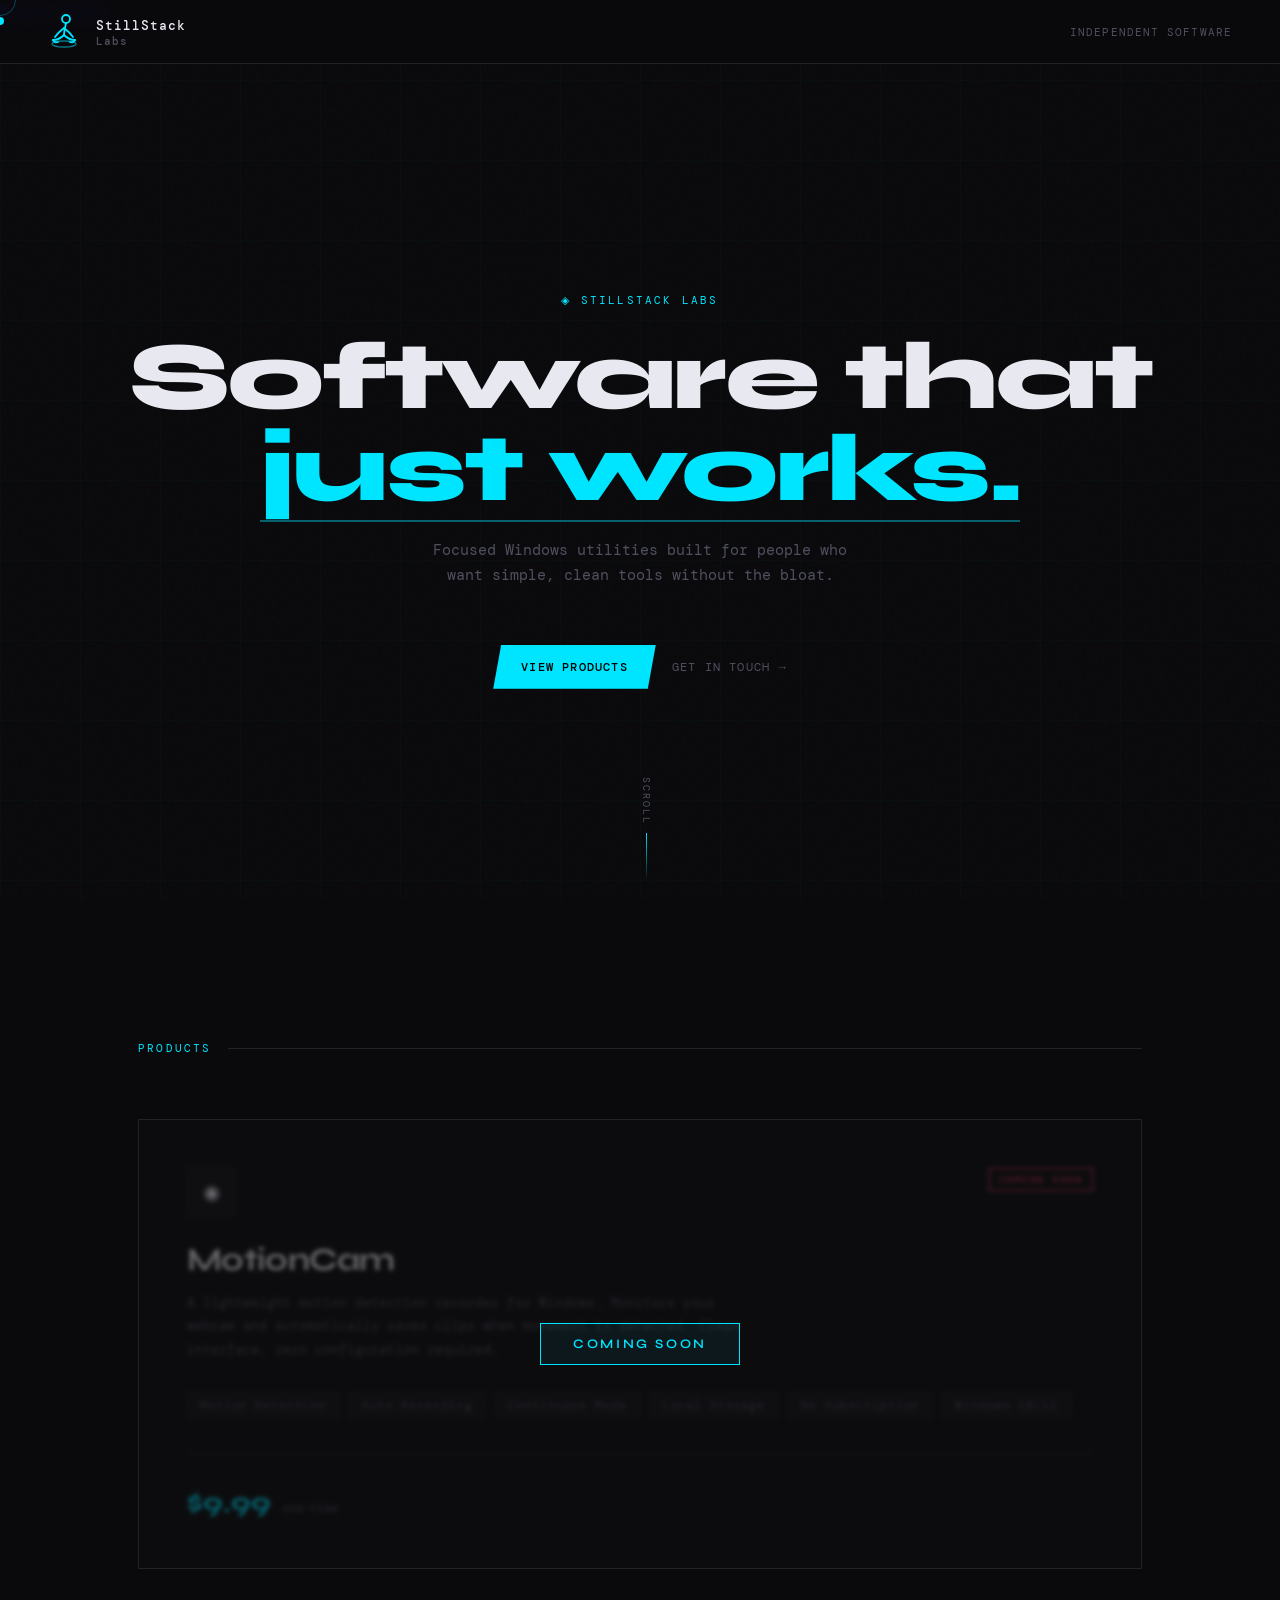
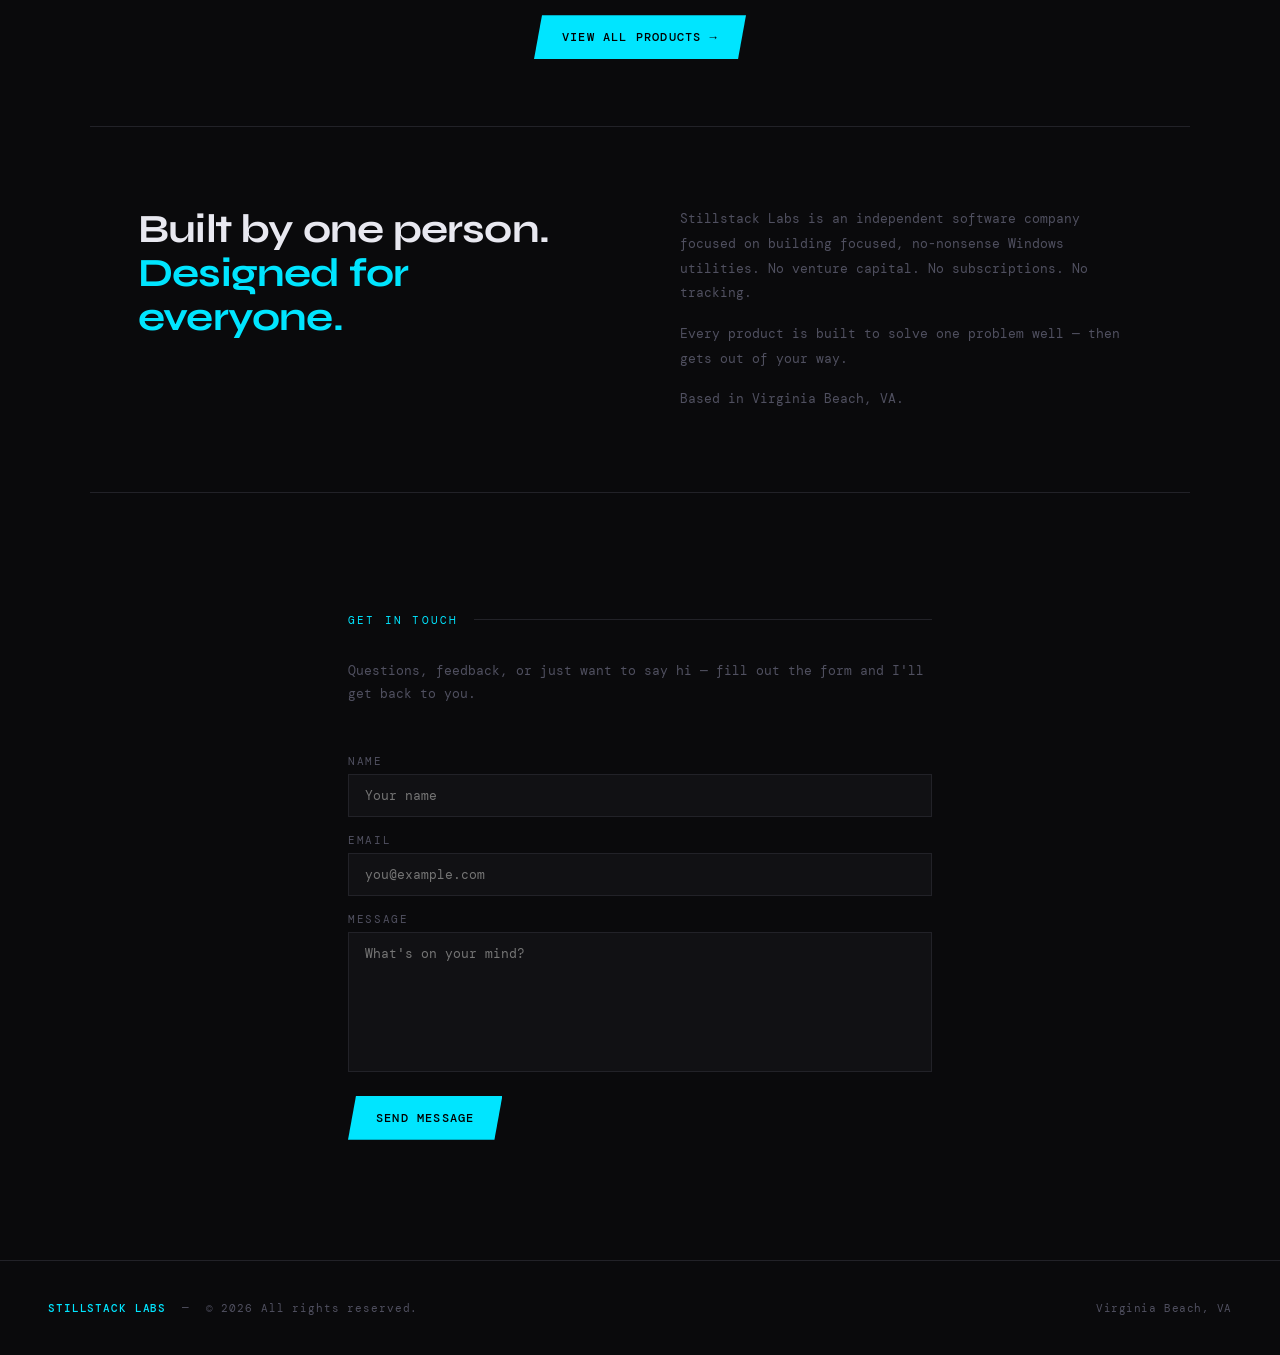
==== index.html @ 36a42c1a "Add link to Focus Timer in index.html Added a link to the Focus Timer page in the HTML." ====
<!DOCTYPE html>
<html lang="en">
<head>
  <!-- Main site → Focus -->
<a href="pomodoro.html">Focus Timer</a>
  <meta name="google-site-verification" content="5bskJUwzfNPCb9vWACFO76YPLwDOd2Sttc2FjT42jV4" />
  <meta charset="UTF-8" />
  <meta name="viewport" content="width=device-width, initial-scale=1.0" />
  <title>Stillstack Labs · Independent Software</title>
  <meta name="description" content="Stillstack Labs builds focused, no-nonsense Windows software. Simple tools that just work." />
  <link rel="preconnect" href="https://fonts.googleapis.com" />
  <link rel="preconnect" href="https://fonts.gstatic.com" crossorigin />
  <link href="https://fonts.googleapis.com/css2?family=DM+Mono:wght@300;400;500&family=Syne:wght@400;600;700;800&display=swap" rel="stylesheet" />
  <style>
    *, *::before, *::after { box-sizing: border-box; margin: 0; padding: 0; }

    :root {
      --bg:      #0a0a0c;
      --bg2:     #111114;
      --bg3:     #18181d;
      --border:  #222228;
      --accent:  #00e5ff;
      --accent2: #ff3c5f;
      --fg:      #e8e8f0;
      --dim:     #505060;
      --mono:    'DM Mono', monospace;
      --display: 'Syne', sans-serif;
    }

    html { scroll-behavior: smooth; }

    body {
      background: var(--bg);
      color: var(--fg);
      font-family: var(--mono);
      min-height: 100vh;
      overflow-x: hidden;
      cursor: auto;
    }

    /* ── custom cursor ── */
    .cursor {
      position: fixed;
      width: 8px; height: 8px;
      background: var(--accent);
      border-radius: 50%;
      pointer-events: none;
      z-index: 9999;
      transform: translate(-50%, -50%);
      transition: transform 0.1s, width 0.2s, height 0.2s, opacity 0.2s;
    }
    .cursor-ring {
      position: fixed;
      width: 32px; height: 32px;
      border: 1px solid rgba(0,229,255,0.3);
      border-radius: 50%;
      pointer-events: none;
      z-index: 9998;
      transform: translate(-50%, -50%);
      transition: transform 0.15s ease-out, width 0.2s, height 0.2s;
    }

    /* ── noise overlay ── */
    body::before {
      content: '';
      position: fixed;
      inset: 0;
      background-image: url("data:image/svg+xml,%3Csvg viewBox='0 0 256 256' xmlns='http://www.w3.org/2000/svg'%3E%3Cfilter id='noise'%3E%3CfeTurbulence type='fractalNoise' baseFrequency='0.9' numOctaves='4' stitchTiles='stitch'/%3E%3C/filter%3E%3Crect width='100%25' height='100%25' filter='url(%23noise)' opacity='0.03'/%3E%3C/svg%3E");
      pointer-events: none;
      z-index: 1;
      opacity: 0.4;
    }

    /* ── grid lines ── */
    body::after {
      content: '';
      position: fixed;
      inset: 0;
      background-image:
        linear-gradient(rgba(0,229,255,0.025) 1px, transparent 1px),
        linear-gradient(90deg, rgba(0,229,255,0.025) 1px, transparent 1px);
      background-size: 80px 80px;
      pointer-events: none;
      z-index: 0;
    }

    /* ── nav ── */
    nav {
      position: fixed;
      top: 0; left: 0; right: 0;
      z-index: 100;
      display: flex;
      align-items: center;
      justify-content: space-between;
      padding: 0 48px;
      height: 64px;
      border-bottom: 1px solid var(--border);
      background: rgba(10,10,12,0.85);
      backdrop-filter: blur(12px);
    }

    .nav-logo {
      font-family: var(--mono);
      font-size: 13px;
      font-weight: 500;
      color: var(--fg);
      letter-spacing: 0.08em;
      text-decoration: none;
      display: flex;
      align-items: center;
      gap: 12px;
    }

    .nav-logo-mark {
      width: 28px;
      height: 22px;
      flex-shrink: 0;
      position: relative;
    }

    .nav-logo strong {
      color: var(--fg);
      font-weight: 500;
    }

    .nav-logo em {
      color: var(--dim);
      font-style: normal;
      font-size: 11px;
      display: block;
      line-height: 1;
      margin-top: 2px;
    }

    .nav-right {
      font-size: 11px;
      color: var(--dim);
      letter-spacing: 0.1em;
    }

    /* ── hero ── */
    .hero {
      position: relative;
      z-index: 2;
      min-height: 100vh;
      display: flex;
      flex-direction: column;
      align-items: center;
      justify-content: center;
      text-align: center;
      padding: 120px 24px 80px;
    }

    .hero-eyebrow {
      font-size: 11px;
      letter-spacing: 0.2em;
      color: var(--accent);
      text-transform: uppercase;
      margin-bottom: 24px;
      opacity: 0;
      animation: fadeUp 0.6s ease forwards 0.2s;
    }

    .hero-title {
      font-family: var(--display);
      font-size: clamp(48px, 8vw, 96px);
      font-weight: 800;
      line-height: 0.95;
      letter-spacing: -0.03em;
      color: var(--fg);
      margin-bottom: 24px;
      opacity: 0;
      animation: fadeUp 0.6s ease forwards 0.4s;
    }

    .hero-title span {
      color: var(--accent);
      position: relative;
    }

    .hero-title span::after {
      content: '';
      position: absolute;
      bottom: 4px;
      left: 0; right: 0;
      height: 2px;
      background: var(--accent);
      opacity: 0.4;
    }

    .hero-sub {
      font-size: 15px;
      color: var(--dim);
      max-width: 440px;
      line-height: 1.7;
      margin-bottom: 56px;
      opacity: 0;
      animation: fadeUp 0.6s ease forwards 0.6s;
    }

    .hero-cta {
      display: flex;
      gap: 16px;
      align-items: center;
      opacity: 0;
      animation: fadeUp 0.6s ease forwards 0.8s;
    }

    .btn-primary {
      background: var(--accent);
      color: #000;
      font-family: var(--mono);
      font-size: 12px;
      font-weight: 500;
      letter-spacing: 0.1em;
      text-transform: uppercase;
      padding: 14px 28px;
      border: none;
      text-decoration: none;
      cursor: none;
      transition: transform 0.2s, box-shadow 0.2s;
      clip-path: polygon(8px 0%, 100% 0%, calc(100% - 8px) 100%, 0% 100%);
    }

    .btn-primary:hover {
      transform: translateY(-2px);
      box-shadow: 0 8px 32px rgba(0,229,255,0.3);
    }

    .btn-ghost {
      font-family: var(--mono);
      font-size: 12px;
      letter-spacing: 0.1em;
      text-transform: uppercase;
      color: var(--dim);
      text-decoration: none;
      cursor: none;
      transition: color 0.2s;
      display: flex;
      align-items: center;
      gap: 8px;
    }

    .btn-ghost:hover { color: var(--fg); }

    /* ── scroll indicator ── */
    .scroll-indicator {
      position: absolute;
      bottom: 40px;
      left: 50%;
      transform: translateX(-50%);
      display: flex;
      flex-direction: column;
      align-items: center;
      gap: 8px;
      opacity: 0;
      animation: fadeUp 0.6s ease forwards 1.2s;
    }

    .scroll-line {
      width: 1px;
      height: 48px;
      background: linear-gradient(to bottom, var(--accent), transparent);
      animation: scrollPulse 2s ease-in-out infinite;
    }

    .scroll-label {
      font-size: 10px;
      letter-spacing: 0.2em;
      color: var(--dim);
      text-transform: uppercase;
      writing-mode: vertical-rl;
    }

    /* ── products section ── */
    .products {
      position: relative;
      z-index: 2;
      padding: 120px 48px;
      max-width: 1100px;
      margin: 0 auto;
    }

    .section-label {
      font-size: 11px;
      letter-spacing: 0.2em;
      color: var(--accent);
      text-transform: uppercase;
      margin-bottom: 64px;
      display: flex;
      align-items: center;
      gap: 16px;
    }

    .section-label::after {
      content: '';
      flex: 1;
      height: 1px;
      background: var(--border);
    }

    .product-card {
      border: 1px solid var(--border);
      background: var(--bg2);
      padding: 48px;
      position: relative;
      overflow: hidden;
      transition: border-color 0.3s, transform 0.3s;
    }

    .product-card::before {
      content: '';
      position: absolute;
      top: 0; left: 0; right: 0;
      height: 1px;
      background: linear-gradient(90deg, transparent, var(--accent), transparent);
      opacity: 0;
      transition: opacity 0.3s;
    }

    .product-card:hover {
      border-color: rgba(0,229,255,0.2);
      transform: translateY(-4px);
    }

    .product-card:hover::before { opacity: 1; }

    .product-header {
      display: flex;
      align-items: flex-start;
      justify-content: space-between;
      margin-bottom: 24px;
      gap: 24px;
    }

    .product-icon {
      width: 48px; height: 48px;
      border: 1px solid var(--border);
      display: flex;
      align-items: center;
      justify-content: center;
      font-size: 20px;
      flex-shrink: 0;
      background: var(--bg3);
    }

    .product-badge {
      font-size: 10px;
      letter-spacing: 0.15em;
      text-transform: uppercase;
      padding: 4px 10px;
      border: 1px solid var(--accent2);
      color: var(--accent2);
      align-self: flex-start;
    }

    .product-name {
      font-family: var(--display);
      font-size: 32px;
      font-weight: 700;
      letter-spacing: -0.02em;
      color: var(--fg);
      margin-bottom: 12px;
    }

    .product-desc {
      font-size: 13px;
      color: var(--dim);
      line-height: 1.8;
      max-width: 560px;
      margin-bottom: 32px;
    }

    .product-features {
      display: flex;
      flex-wrap: wrap;
      gap: 10px;
      margin-bottom: 36px;
    }

    .feature-tag {
      font-size: 11px;
      letter-spacing: 0.08em;
      color: var(--dim);
      border: 1px solid var(--border);
      padding: 4px 12px;
      background: var(--bg3);
    }

    .product-footer {
      display: flex;
      align-items: center;
      justify-content: space-between;
      padding-top: 32px;
      border-top: 1px solid var(--border);
    }

    .product-price {
      font-family: var(--display);
      font-size: 28px;
      font-weight: 700;
      color: var(--accent);
    }

    .product-price span {
      font-family: var(--mono);
      font-size: 12px;
      color: var(--dim);
      font-weight: 400;
      margin-left: 4px;
    }

    .coming-soon-overlay {
      position: absolute;
      inset: 0;
      background: rgba(10,10,12,0.6);
      display: flex;
      align-items: center;
      justify-content: center;
      backdrop-filter: blur(2px);
    }

    .coming-soon-badge {
      font-family: var(--display);
      font-size: 13px;
      font-weight: 600;
      letter-spacing: 0.2em;
      text-transform: uppercase;
      color: var(--accent);
      border: 1px solid var(--accent);
      padding: 12px 32px;
      background: rgba(0,229,255,0.05);
      animation: pulse 2s ease-in-out infinite;
    }

    /* ── about strip ── */
    .about {
      position: relative;
      z-index: 2;
      border-top: 1px solid var(--border);
      border-bottom: 1px solid var(--border);
      padding: 80px 48px;
      display: grid;
      grid-template-columns: 1fr 1fr;
      gap: 80px;
      max-width: 1100px;
      margin: 0 auto;
    }

    .about-title {
      font-family: var(--display);
      font-size: 40px;
      font-weight: 700;
      letter-spacing: -0.02em;
      line-height: 1.1;
      color: var(--fg);
    }

    .about-title em {
      color: var(--accent);
      font-style: normal;
    }

    .about-body {
      font-size: 13px;
      color: var(--dim);
      line-height: 1.9;
    }

    .about-body p + p { margin-top: 16px; }

    /* ── footer ── */
    footer {
      position: relative;
      z-index: 2;
      padding: 40px 48px;
      border-top: 1px solid var(--border);
      display: flex;
      align-items: center;
      justify-content: space-between;
    }

    .footer-left {
      font-size: 11px;
      color: var(--dim);
      letter-spacing: 0.08em;
    }

    .footer-left strong {
      color: var(--accent);
      font-weight: 500;
    }

    .footer-right {
      font-size: 11px;
      color: var(--dim);
      letter-spacing: 0.05em;
    }

    /* ── contact section ── */
    .contact {
      position: relative;
      z-index: 2;
      padding: 120px 48px;
      max-width: 680px;
      margin: 0 auto;
    }

    .contact-form {
      display: flex;
      flex-direction: column;
      gap: 16px;
      margin-top: 48px;
    }

    .form-group {
      display: flex;
      flex-direction: column;
      gap: 6px;
    }

    .form-group label {
      font-size: 11px;
      letter-spacing: 0.15em;
      text-transform: uppercase;
      color: var(--dim);
    }

    .form-group input,
    .form-group textarea {
      background: var(--bg2);
      border: 1px solid var(--border);
      color: var(--fg);
      font-family: var(--mono);
      font-size: 13px;
      padding: 12px 16px;
      outline: none;
      transition: border-color 0.2s;
      resize: none;
      border-radius: 0;
      -webkit-appearance: none;
    }

    .form-group input:focus,
    .form-group textarea:focus {
      border-color: var(--accent);
    }

    .form-group textarea {
      height: 140px;
    }

    .form-submit {
      align-self: flex-start;
      margin-top: 8px;
    }

    .form-success {
      display: none;
      padding: 16px;
      border: 1px solid var(--accent);
      color: var(--accent);
      font-size: 13px;
      letter-spacing: 0.05em;
      margin-top: 16px;
    }

    /* ── responsive contact ── */
    @media (max-width: 768px) {
      .contact { padding: 80px 24px; }
    }
    @keyframes fadeUp {
      from { opacity: 0; transform: translateY(20px); }
      to   { opacity: 1; transform: translateY(0); }
    }

    @keyframes scrollPulse {
      0%, 100% { opacity: 0.3; }
      50%       { opacity: 1; }
    }

    @keyframes pulse {
      0%, 100% { box-shadow: 0 0 0 0 rgba(0,229,255,0); }
      50%       { box-shadow: 0 0 20px 4px rgba(0,229,255,0.15); }
    }

    /* ── responsive ── */
    @media (max-width: 768px) {
      nav { padding: 0 24px; }
      .products, .about { padding: 80px 24px; }
      .product-card { padding: 32px 24px; }
      .about { grid-template-columns: 1fr; gap: 32px; }
      footer { flex-direction: column; gap: 12px; text-align: center; }
      .hero-cta { flex-direction: column; }
    }
  </style>
</head>
<body>

  <div class="cursor" id="cursor"></div>
  <div class="cursor-ring" id="cursorRing"></div>

  <!-- NAV -->
  <nav>
    <a href="#" class="nav-logo">
      <svg width="36" height="36" viewBox="0 0 36 36" fill="none" xmlns="http://www.w3.org/2000/svg">
        <!-- head -->
        <circle cx="18" cy="5" r="4" stroke="#00e5ff" stroke-width="1.8" fill="none"/>
        <!-- spine -->
        <path d="M18 9 C17 14 16 18 16 21" stroke="#00e5ff" stroke-width="1.8" stroke-linecap="round" fill="none"/>
        <!-- left arm down to knee -->
        <path d="M16 14 C12 17 9 20 7 23" stroke="#00e5ff" stroke-width="1.8" stroke-linecap="round" fill="none"/>
        <!-- right arm down to knee -->
        <path d="M16 14 C20 17 23 20 25 23" stroke="#00e5ff" stroke-width="1.8" stroke-linecap="round" fill="none"/>
        <!-- left leg crossed -->
        <path d="M16 21 C13 24 9 26 5 26" stroke="#00e5ff" stroke-width="1.8" stroke-linecap="round" fill="none"/>
        <!-- right leg crossed -->
        <path d="M16 21 C19 24 23 26 27 26" stroke="#00e5ff" stroke-width="1.8" stroke-linecap="round" fill="none"/>
        <!-- left foot -->
        <path d="M5 26 C6 28 8 29 10 28" stroke="#00e5ff" stroke-width="1.8" stroke-linecap="round" fill="none"/>
        <!-- right foot -->
        <path d="M27 26 C26 28 24 29 22 28" stroke="#00e5ff" stroke-width="1.8" stroke-linecap="round" fill="none"/>
        <!-- base ellipse / mat -->
        <ellipse cx="16" cy="30" rx="12" ry="3" stroke="#00e5ff" stroke-width="1.4" fill="none" opacity="0.5"/>
      </svg>
      <div>
        <strong>StillStack</strong>
        <em>Labs</em>
      </div>
    </a>
    <div class="nav-right">INDEPENDENT SOFTWARE</div>
  </nav>

  <!-- HERO -->
  <section class="hero">
    <p class="hero-eyebrow">◈ Stillstack Labs</p>
    <h1 class="hero-title">
      Software that<br /><span>just works.</span>
    </h1>
    <p class="hero-sub">
      Focused Windows utilities built for people who want simple, clean tools without the bloat.
    </p>
    <div class="hero-cta">
      <a href="#products" class="btn-primary">View Products</a>
      <a href="#contact" class="btn-ghost">Get in touch →</a>
    </div>
    <div class="scroll-indicator">
      <span class="scroll-label">scroll</span>
      <div class="scroll-line"></div>
    </div>
  </section>

  <!-- PRODUCTS -->
  <section class="products" id="products">
    <div class="section-label">Products</div>

    <div class="product-card">
      <div class="product-header">
        <div class="product-icon">◉</div>
        <div class="product-badge">Coming Soon</div>
      </div>
      <div class="product-name">MotionCam</div>
      <p class="product-desc">
        A lightweight motion detection recorder for Windows. Monitors your webcam and automatically saves clips when movement is detected. Clean interface, zero configuration required.
      </p>
      <div class="product-features">
        <span class="feature-tag">Motion Detection</span>
        <span class="feature-tag">Auto Recording</span>
        <span class="feature-tag">Continuous Mode</span>
        <span class="feature-tag">Local Storage</span>
        <span class="feature-tag">No Subscription</span>
        <span class="feature-tag">Windows 10/11</span>
      </div>
      <div class="product-footer">
        <div class="product-price">$9.99 <span>one-time</span></div>
      </div>
      <div class="coming-soon-overlay">
        <div class="coming-soon-badge">Coming Soon</div>
      </div>
    </div>
  </section>

  <!-- VIEW ALL PRODUCTS LINK -->
  <div style="position:relative;z-index:2;text-align:center;margin-top:-64px;padding-bottom:80px;">
    <a href="products.html" class="btn-primary">View All Products →</a>
  </div>
  <section class="about">
    <div class="about-title">
      Built by one person.<br />
      <em>Designed for everyone.</em>
    </div>
    <div class="about-body">
      <p>Stillstack Labs is an independent software company focused on building focused, no-nonsense Windows utilities. No venture capital. No subscriptions. No tracking.</p>
      <p>Every product is built to solve one problem well — then gets out of your way.</p>
      <p>Based in Virginia Beach, VA.</p>
    </div>
  </section>

  <!-- CONTACT -->
  <section class="contact" id="contact">
    <div class="section-label">Get in touch</div>
    <p style="font-size:13px;color:var(--dim);line-height:1.8;margin-top:-32px">
      Questions, feedback, or just want to say hi — fill out the form and I'll get back to you.
    </p>

    <form class="contact-form" action="https://formspree.io/f/xbdzznar" method="POST" id="contactForm">
      <div class="form-group">
        <label for="name">Name</label>
        <input type="text" id="name" name="name" placeholder="Your name" required />
      </div>
      <div class="form-group">
        <label for="email">Email</label>
        <input type="email" id="email" name="email" placeholder="you@example.com" required />
      </div>
      <div class="form-group">
        <label for="message">Message</label>
        <textarea id="message" name="message" placeholder="What's on your mind?" required></textarea>
      </div>
      <div class="form-submit">
        <button type="submit" class="btn-primary" style="cursor:pointer;font-family:var(--mono)">
          SEND MESSAGE
        </button>
      </div>
    </form>

    <div class="form-success" id="formSuccess">
      ✓ Message sent — I'll get back to you soon.
    </div>
  </section>

  <!-- FOOTER -->
  <footer>
    <div class="footer-left">
      <strong>STILLSTACK LABS</strong> &nbsp;—&nbsp; © 2026 All rights reserved.
    </div>
    <div class="footer-right">Virginia Beach, VA</div>
  </footer>

  <script>
    const cursor     = document.getElementById('cursor');
    const cursorRing = document.getElementById('cursorRing');
    let mx = 0, my = 0, rx = 0, ry = 0;

    // contact form — AJAX submit so page doesn't redirect
    const form    = document.getElementById('contactForm');
    const success = document.getElementById('formSuccess');
    if (form) {
      form.addEventListener('submit', async e => {
        e.preventDefault();
        const data = new FormData(form);
        const res  = await fetch(form.action, {
          method: 'POST',
          body: data,
          headers: { 'Accept': 'application/json' }
        });
        if (res.ok) {
          form.style.display    = 'none';
          success.style.display = 'block';
        }
      });
    }

    // custom cursor — only on real pointer devices
    if (window.matchMedia('(pointer: fine)').matches) {
      document.body.style.cursor = 'none';

      document.addEventListener('mousemove', e => {
        mx = e.clientX; my = e.clientY;
        cursor.style.left = mx + 'px';
        cursor.style.top  = my + 'px';
      });

      (function animateRing() {
        rx += (mx - rx) * 0.12;
        ry += (my - ry) * 0.12;
        cursorRing.style.left = rx + 'px';
        cursorRing.style.top  = ry + 'px';
        requestAnimationFrame(animateRing);
      })();

      document.querySelectorAll('a, button, .product-card').forEach(el => {
        el.addEventListener('mouseenter', () => {
          cursor.style.width = '16px'; cursor.style.height = '16px';
          cursorRing.style.width = '48px'; cursorRing.style.height = '48px';
        });
        el.addEventListener('mouseleave', () => {
          cursor.style.width = '8px'; cursor.style.height = '8px';
          cursorRing.style.width = '32px'; cursorRing.style.height = '32px';
        });
      });
    } else {
      cursor.style.display = cursorRing.style.display = 'none';
    }
  </script>
</body>
</html>
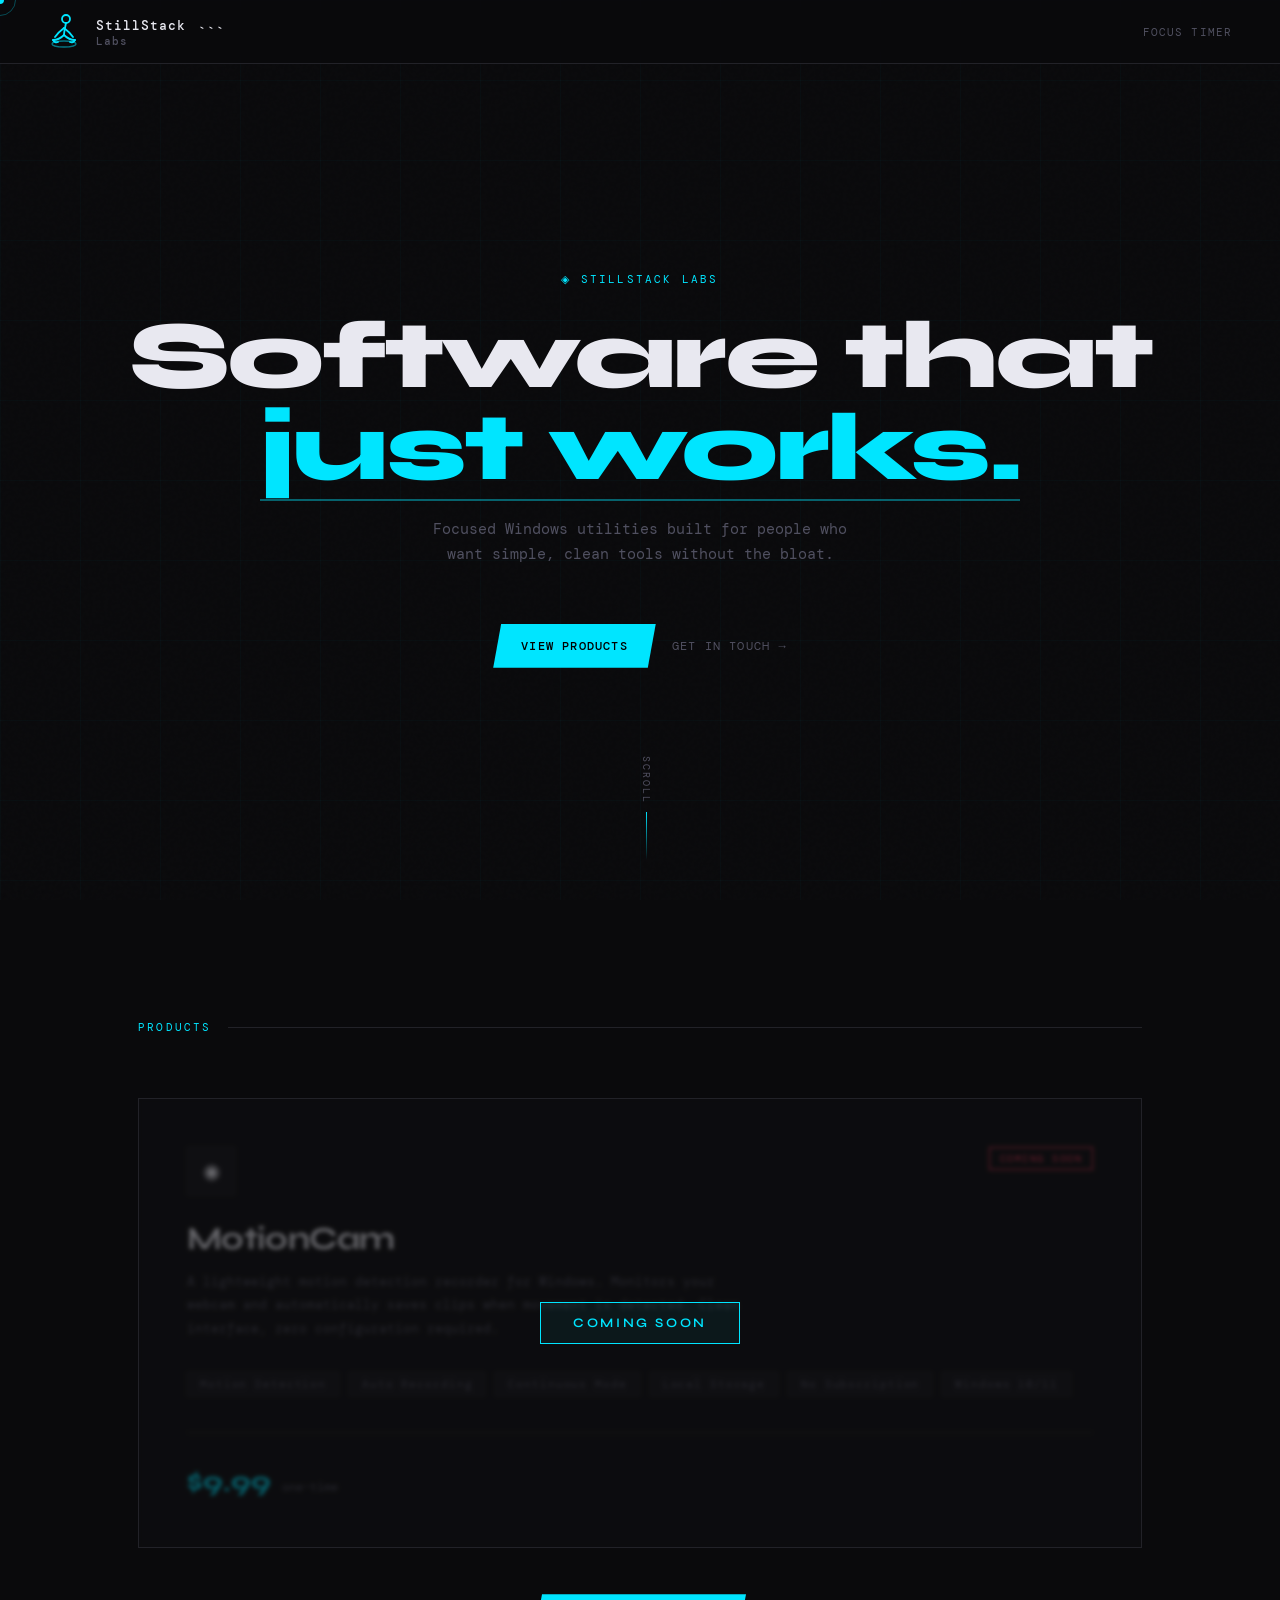
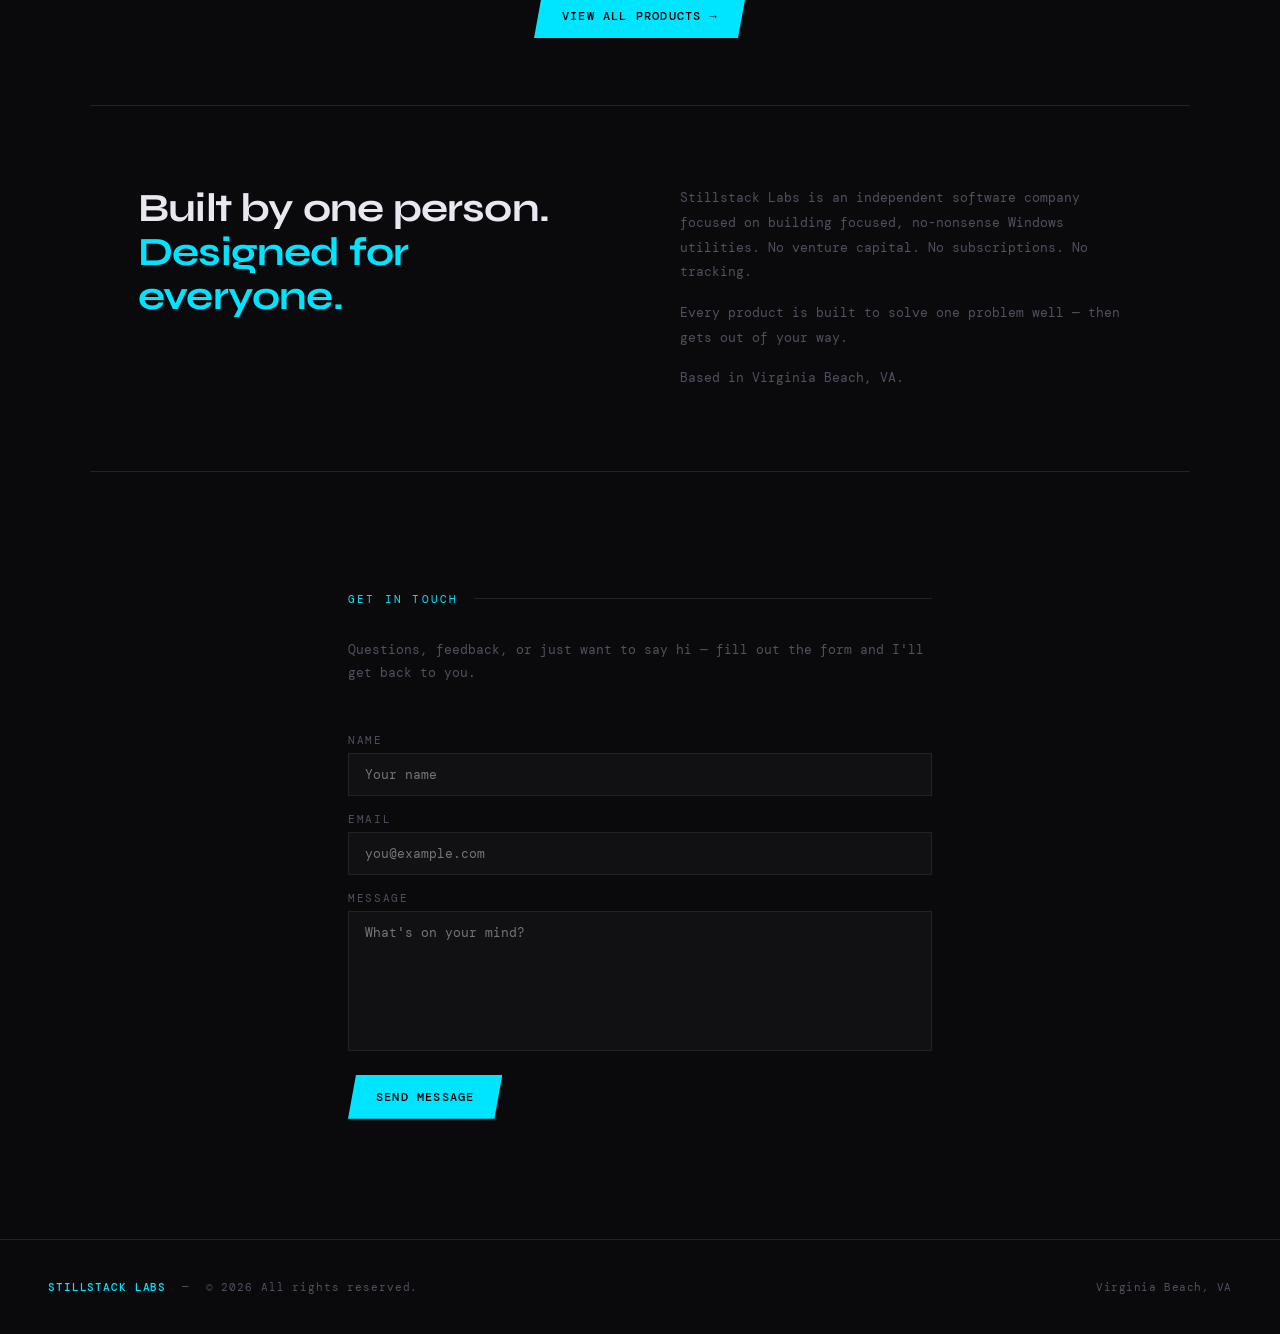
==== commit dd77cdcc: "Refactor navigation bar in index.html Updated navigation bar to include a logo and adjusted layout." ====
--- a/index.html
+++ b/index.html
@@ -2,7 +2,7 @@
 <html lang="en">
 <head>
   <!-- Main site → Focus -->
-<a href="pomodoro.html">Focus Timer</a>
+
   <meta name="google-site-verification" content="5bskJUwzfNPCb9vWACFO76YPLwDOd2Sttc2FjT42jV4" />
   <meta charset="UTF-8" />
   <meta name="viewport" content="width=device-width, initial-scale=1.0" />
@@ -600,36 +600,90 @@
   <div class="cursor" id="cursor"></div>
   <div class="cursor-ring" id="cursorRing"></div>
 
-  <!-- NAV -->
-  <nav>
-    <a href="#" class="nav-logo">
-      <svg width="36" height="36" viewBox="0 0 36 36" fill="none" xmlns="http://www.w3.org/2000/svg">
-        <!-- head -->
-        <circle cx="18" cy="5" r="4" stroke="#00e5ff" stroke-width="1.8" fill="none"/>
-        <!-- spine -->
-        <path d="M18 9 C17 14 16 18 16 21" stroke="#00e5ff" stroke-width="1.8" stroke-linecap="round" fill="none"/>
-        <!-- left arm down to knee -->
-        <path d="M16 14 C12 17 9 20 7 23" stroke="#00e5ff" stroke-width="1.8" stroke-linecap="round" fill="none"/>
-        <!-- right arm down to knee -->
-        <path d="M16 14 C20 17 23 20 25 23" stroke="#00e5ff" stroke-width="1.8" stroke-linecap="round" fill="none"/>
-        <!-- left leg crossed -->
-        <path d="M16 21 C13 24 9 26 5 26" stroke="#00e5ff" stroke-width="1.8" stroke-linecap="round" fill="none"/>
-        <!-- right leg crossed -->
-        <path d="M16 21 C19 24 23 26 27 26" stroke="#00e5ff" stroke-width="1.8" stroke-linecap="round" fill="none"/>
-        <!-- left foot -->
-        <path d="M5 26 C6 28 8 29 10 28" stroke="#00e5ff" stroke-width="1.8" stroke-linecap="round" fill="none"/>
-        <!-- right foot -->
-        <path d="M27 26 C26 28 24 29 22 28" stroke="#00e5ff" stroke-width="1.8" stroke-linecap="round" fill="none"/>
-        <!-- base ellipse / mat -->
-        <ellipse cx="16" cy="30" rx="12" ry="3" stroke="#00e5ff" stroke-width="1.4" fill="none" opacity="0.5"/>
-      </svg>
-      <div>
-        <strong>StillStack</strong>
-        <em>Labs</em>
-      </div>
+<!-- NAV -->
+
+<nav>
+  <a href="#" class="nav-logo">
+    <svg width="36" height="36" viewBox="0 0 36 36" fill="none" xmlns="http://www.w3.org/2000/svg">
+      <!-- head -->
+      <circle cx="18" cy="5" r="4" stroke="#00e5ff" stroke-width="1.8" fill="none"/>
+
+```
+  <!-- spine -->
+  <path d="M18 9 C17 14 16 18 16 21"
+        stroke="#00e5ff"
+        stroke-width="1.8"
+        stroke-linecap="round"
+        fill="none"/>
+
+  <!-- left arm down to knee -->
+  <path d="M16 14 C12 17 9 20 7 23"
+        stroke="#00e5ff"
+        stroke-width="1.8"
+        stroke-linecap="round"
+        fill="none"/>
+
+  <!-- right arm down to knee -->
+  <path d="M16 14 C20 17 23 20 25 23"
+        stroke="#00e5ff"
+        stroke-width="1.8"
+        stroke-linecap="round"
+        fill="none"/>
+
+  <!-- left leg crossed -->
+  <path d="M16 21 C13 24 9 26 5 26"
+        stroke="#00e5ff"
+        stroke-width="1.8"
+        stroke-linecap="round"
+        fill="none"/>
+
+  <!-- right leg crossed -->
+  <path d="M16 21 C19 24 23 26 27 26"
+        stroke="#00e5ff"
+        stroke-width="1.8"
+        stroke-linecap="round"
+        fill="none"/>
+
+  <!-- left foot -->
+  <path d="M5 26 C6 28 8 29 10 28"
+        stroke="#00e5ff"
+        stroke-width="1.8"
+        stroke-linecap="round"
+        fill="none"/>
+
+  <!-- right foot -->
+  <path d="M27 26 C26 28 24 29 22 28"
+        stroke="#00e5ff"
+        stroke-width="1.8"
+        stroke-linecap="round"
+        fill="none"/>
+
+  <!-- base ellipse / mat -->
+  <ellipse cx="16"
+           cy="30"
+           rx="12"
+           ry="3"
+           stroke="#00e5ff"
+           stroke-width="1.4"
+           fill="none"
+           opacity="0.5"/>
+</svg>
+
+<div>
+  <strong>StillStack</strong>
+  <em>Labs</em>
+</div>
+```
+
+  </a>
+
+  <div class="nav-right">
+    <a href="pomodoro.html"
+       style="color:inherit;text-decoration:none;">
+      FOCUS TIMER
     </a>
-    <div class="nav-right">INDEPENDENT SOFTWARE</div>
-  </nav>
+  </div>
+</nav>
 
   <!-- HERO -->
   <section class="hero">
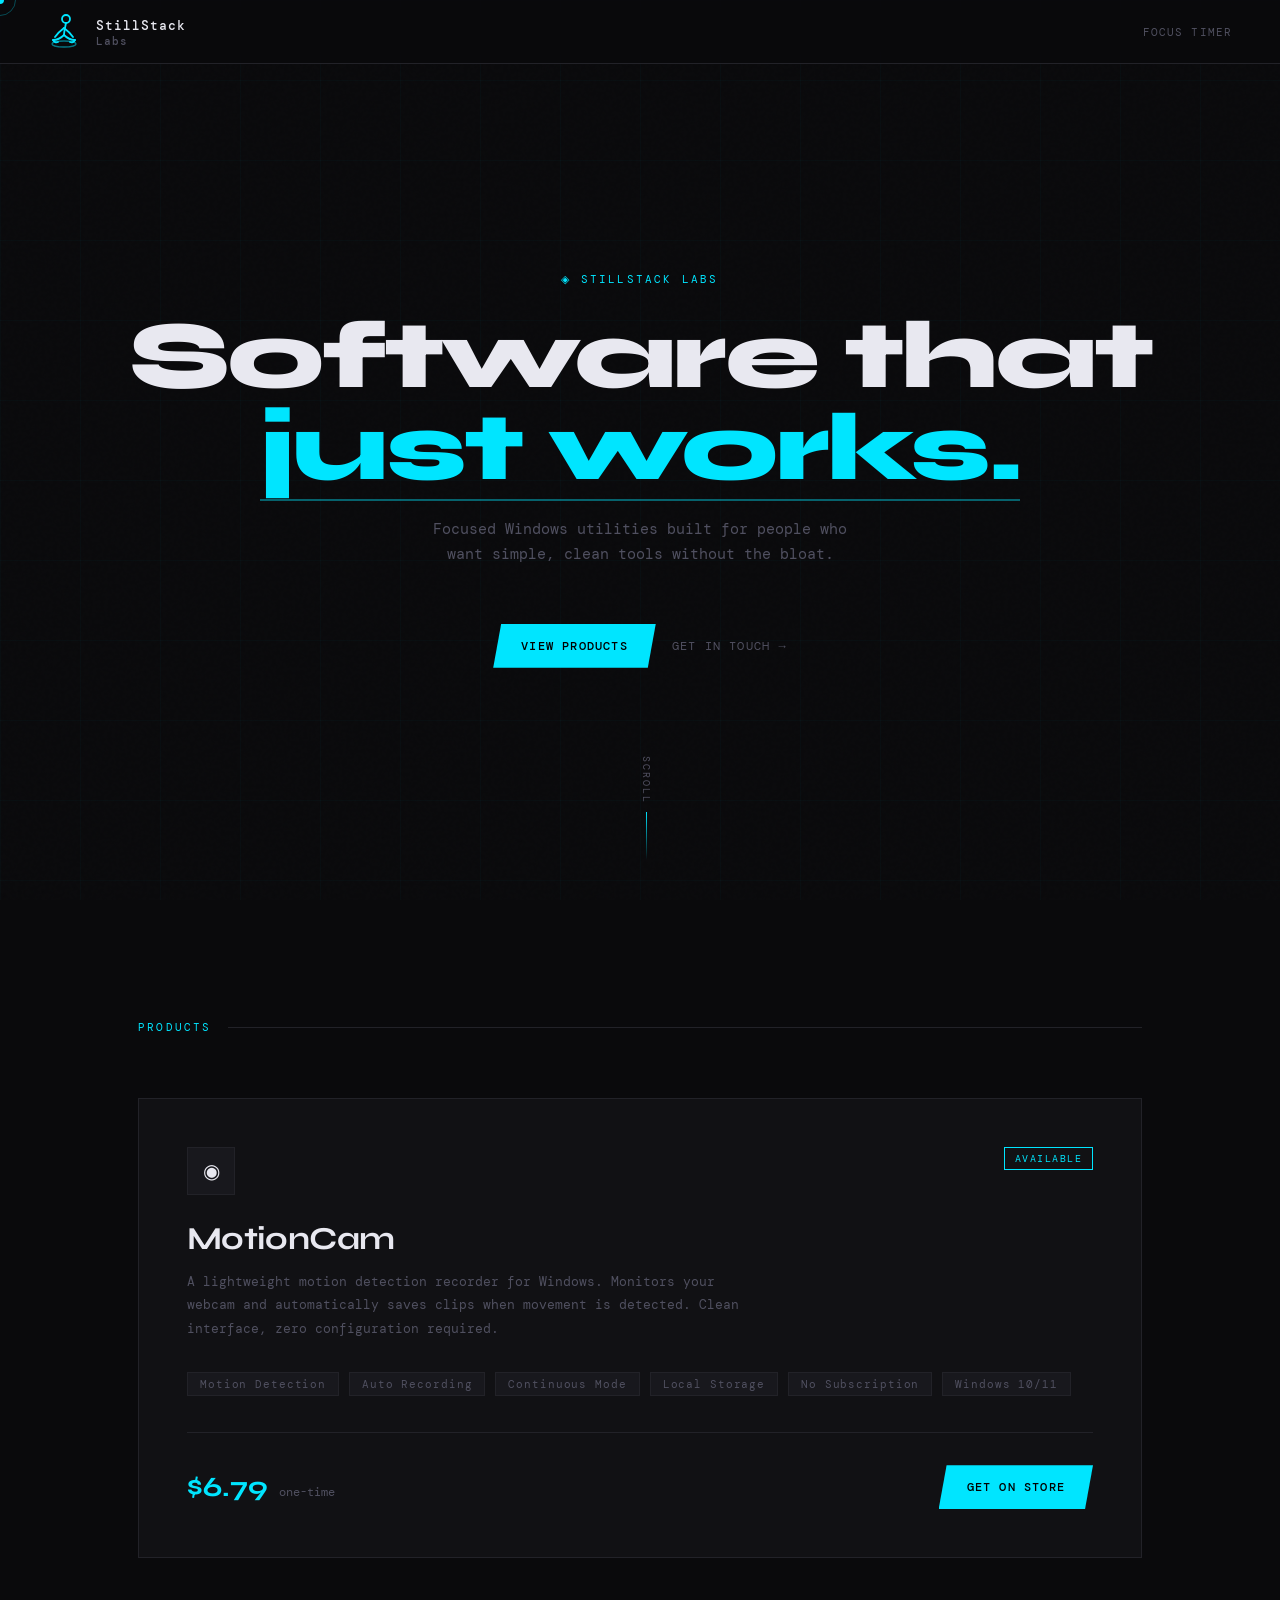
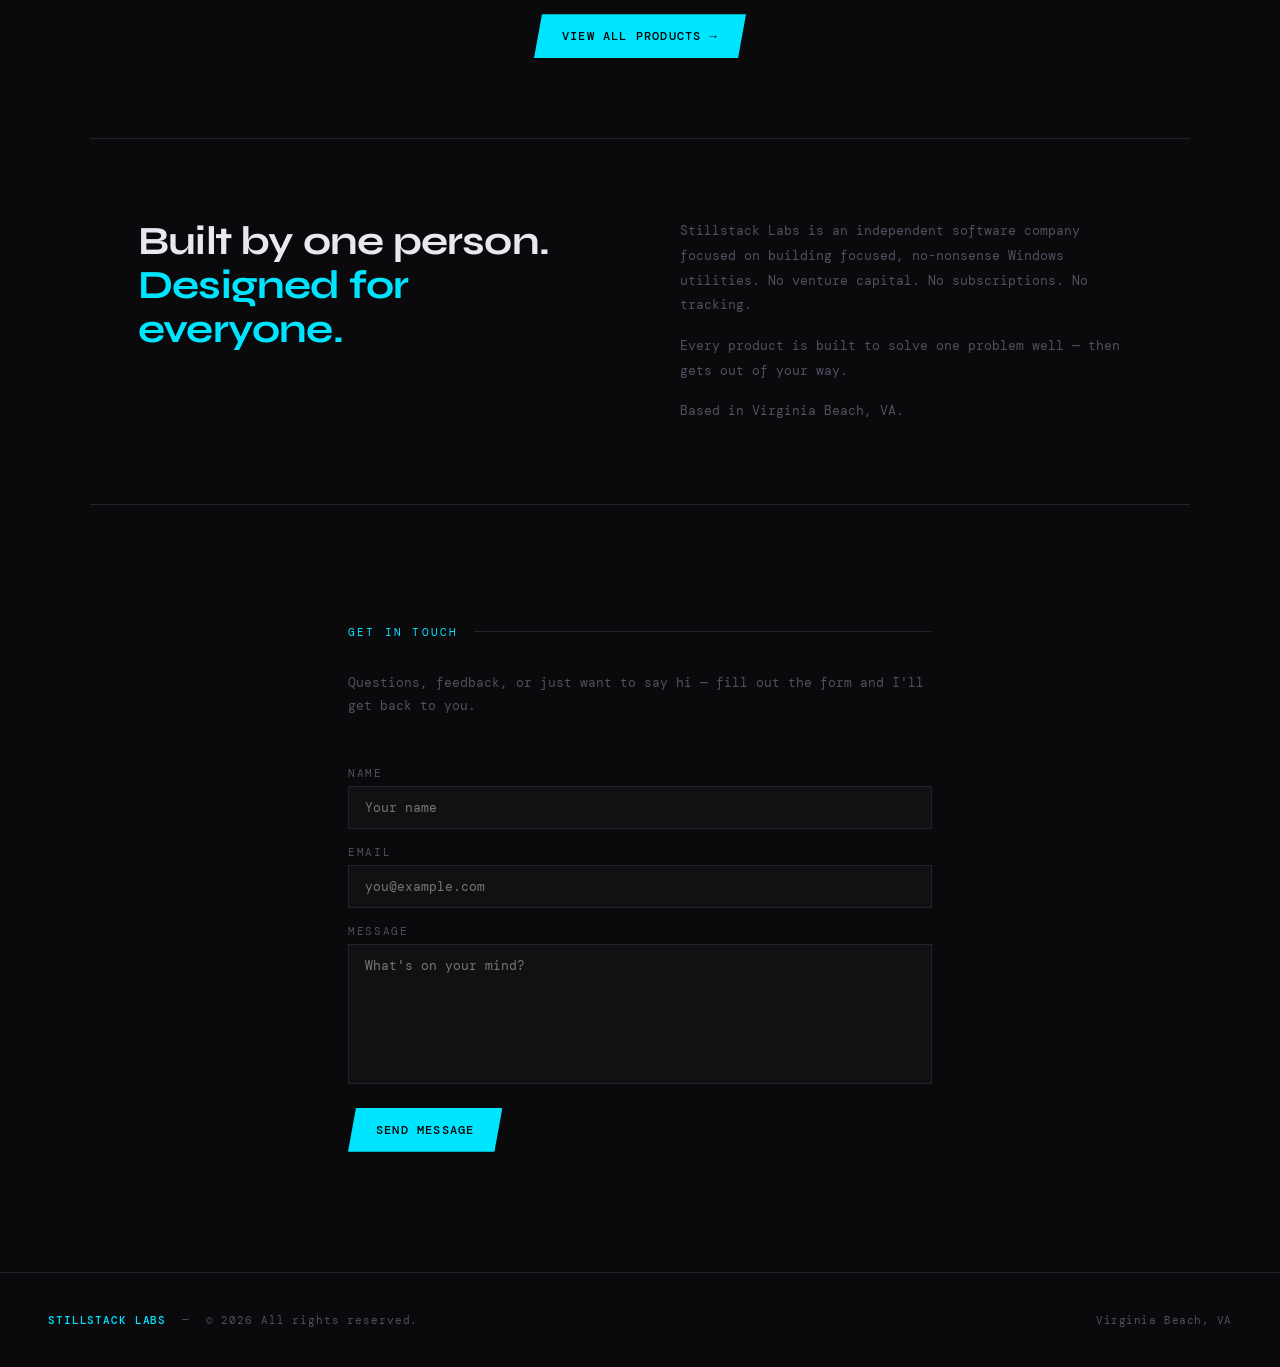
==== commit 253489f3: "Update index.html" ====
--- a/index.html
+++ b/index.html
@@ -220,6 +220,7 @@
       cursor: none;
       transition: transform 0.2s, box-shadow 0.2s;
       clip-path: polygon(8px 0%, 100% 0%, calc(100% - 8px) 100%, 0% 100%);
+      display: inline-block;
     }
 
     .btn-primary:hover {
@@ -608,73 +609,70 @@
       <!-- head -->
       <circle cx="18" cy="5" r="4" stroke="#00e5ff" stroke-width="1.8" fill="none"/>
 
-```
-  <!-- spine -->
-  <path d="M18 9 C17 14 16 18 16 21"
-        stroke="#00e5ff"
-        stroke-width="1.8"
-        stroke-linecap="round"
-        fill="none"/>
-
-  <!-- left arm down to knee -->
-  <path d="M16 14 C12 17 9 20 7 23"
-        stroke="#00e5ff"
-        stroke-width="1.8"
-        stroke-linecap="round"
-        fill="none"/>
-
-  <!-- right arm down to knee -->
-  <path d="M16 14 C20 17 23 20 25 23"
-        stroke="#00e5ff"
-        stroke-width="1.8"
-        stroke-linecap="round"
-        fill="none"/>
-
-  <!-- left leg crossed -->
-  <path d="M16 21 C13 24 9 26 5 26"
-        stroke="#00e5ff"
-        stroke-width="1.8"
-        stroke-linecap="round"
-        fill="none"/>
-
-  <!-- right leg crossed -->
-  <path d="M16 21 C19 24 23 26 27 26"
-        stroke="#00e5ff"
-        stroke-width="1.8"
-        stroke-linecap="round"
-        fill="none"/>
-
-  <!-- left foot -->
-  <path d="M5 26 C6 28 8 29 10 28"
-        stroke="#00e5ff"
-        stroke-width="1.8"
-        stroke-linecap="round"
-        fill="none"/>
-
-  <!-- right foot -->
-  <path d="M27 26 C26 28 24 29 22 28"
-        stroke="#00e5ff"
-        stroke-width="1.8"
-        stroke-linecap="round"
-        fill="none"/>
-
-  <!-- base ellipse / mat -->
-  <ellipse cx="16"
-           cy="30"
-           rx="12"
-           ry="3"
-           stroke="#00e5ff"
-           stroke-width="1.4"
-           fill="none"
-           opacity="0.5"/>
-</svg>
-
-<div>
-  <strong>StillStack</strong>
-  <em>Labs</em>
-</div>
-```
-
+      <!-- spine -->
+      <path d="M18 9 C17 14 16 18 16 21"
+            stroke="#00e5ff"
+            stroke-width="1.8"
+            stroke-linecap="round"
+            fill="none"/>
+
+      <!-- left arm down to knee -->
+      <path d="M16 14 C12 17 9 20 7 23"
+            stroke="#00e5ff"
+            stroke-width="1.8"
+            stroke-linecap="round"
+            fill="none"/>
+
+      <!-- right arm down to knee -->
+      <path d="M16 14 C20 17 23 20 25 23"
+            stroke="#00e5ff"
+            stroke-width="1.8"
+            stroke-linecap="round"
+            fill="none"/>
+
+      <!-- left leg crossed -->
+      <path d="M16 21 C13 24 9 26 5 26"
+            stroke="#00e5ff"
+            stroke-width="1.8"
+            stroke-linecap="round"
+            fill="none"/>
+
+      <!-- right leg crossed -->
+      <path d="M16 21 C19 24 23 26 27 26"
+            stroke="#00e5ff"
+            stroke-width="1.8"
+            stroke-linecap="round"
+            fill="none"/>
+
+      <!-- left foot -->
+      <path d="M5 26 C6 28 8 29 10 28"
+            stroke="#00e5ff"
+            stroke-width="1.8"
+            stroke-linecap="round"
+            fill="none"/>
+
+      <!-- right foot -->
+      <path d="M27 26 C26 28 24 29 22 28"
+            stroke="#00e5ff"
+            stroke-width="1.8"
+            stroke-linecap="round"
+            fill="none"/>
+
+      <!-- base ellipse / mat -->
+      <ellipse cx="16"
+               cy="30"
+               rx="12"
+               ry="3"
+               stroke="#00e5ff"
+               stroke-width="1.4"
+               fill="none"
+               opacity="0.5"/>
+    </svg>
+
+    <div>
+      <strong>StillStack</strong>
+      <em>Labs</em>
+    </div>
   </a>
 
   <div class="nav-right">
@@ -711,7 +709,7 @@
     <div class="product-card">
       <div class="product-header">
         <div class="product-icon">◉</div>
-        <div class="product-badge">Coming Soon</div>
+        <div class="product-badge" style="border-color:var(--accent);color:var(--accent)">Available</div>
       </div>
       <div class="product-name">MotionCam</div>
       <p class="product-desc">
@@ -726,10 +724,8 @@
         <span class="feature-tag">Windows 10/11</span>
       </div>
       <div class="product-footer">
-        <div class="product-price">$9.99 <span>one-time</span></div>
-      </div>
-      <div class="coming-soon-overlay">
-        <div class="coming-soon-badge">Coming Soon</div>
+        <div class="product-price">$6.79 <span>one-time</span></div>
+        <a href="https://apps.microsoft.com/store/detail/9NPCZFDLNNWH?cid=DevShareMCLPCS" class="btn-primary">Get on Store</a>
       </div>
     </div>
   </section>
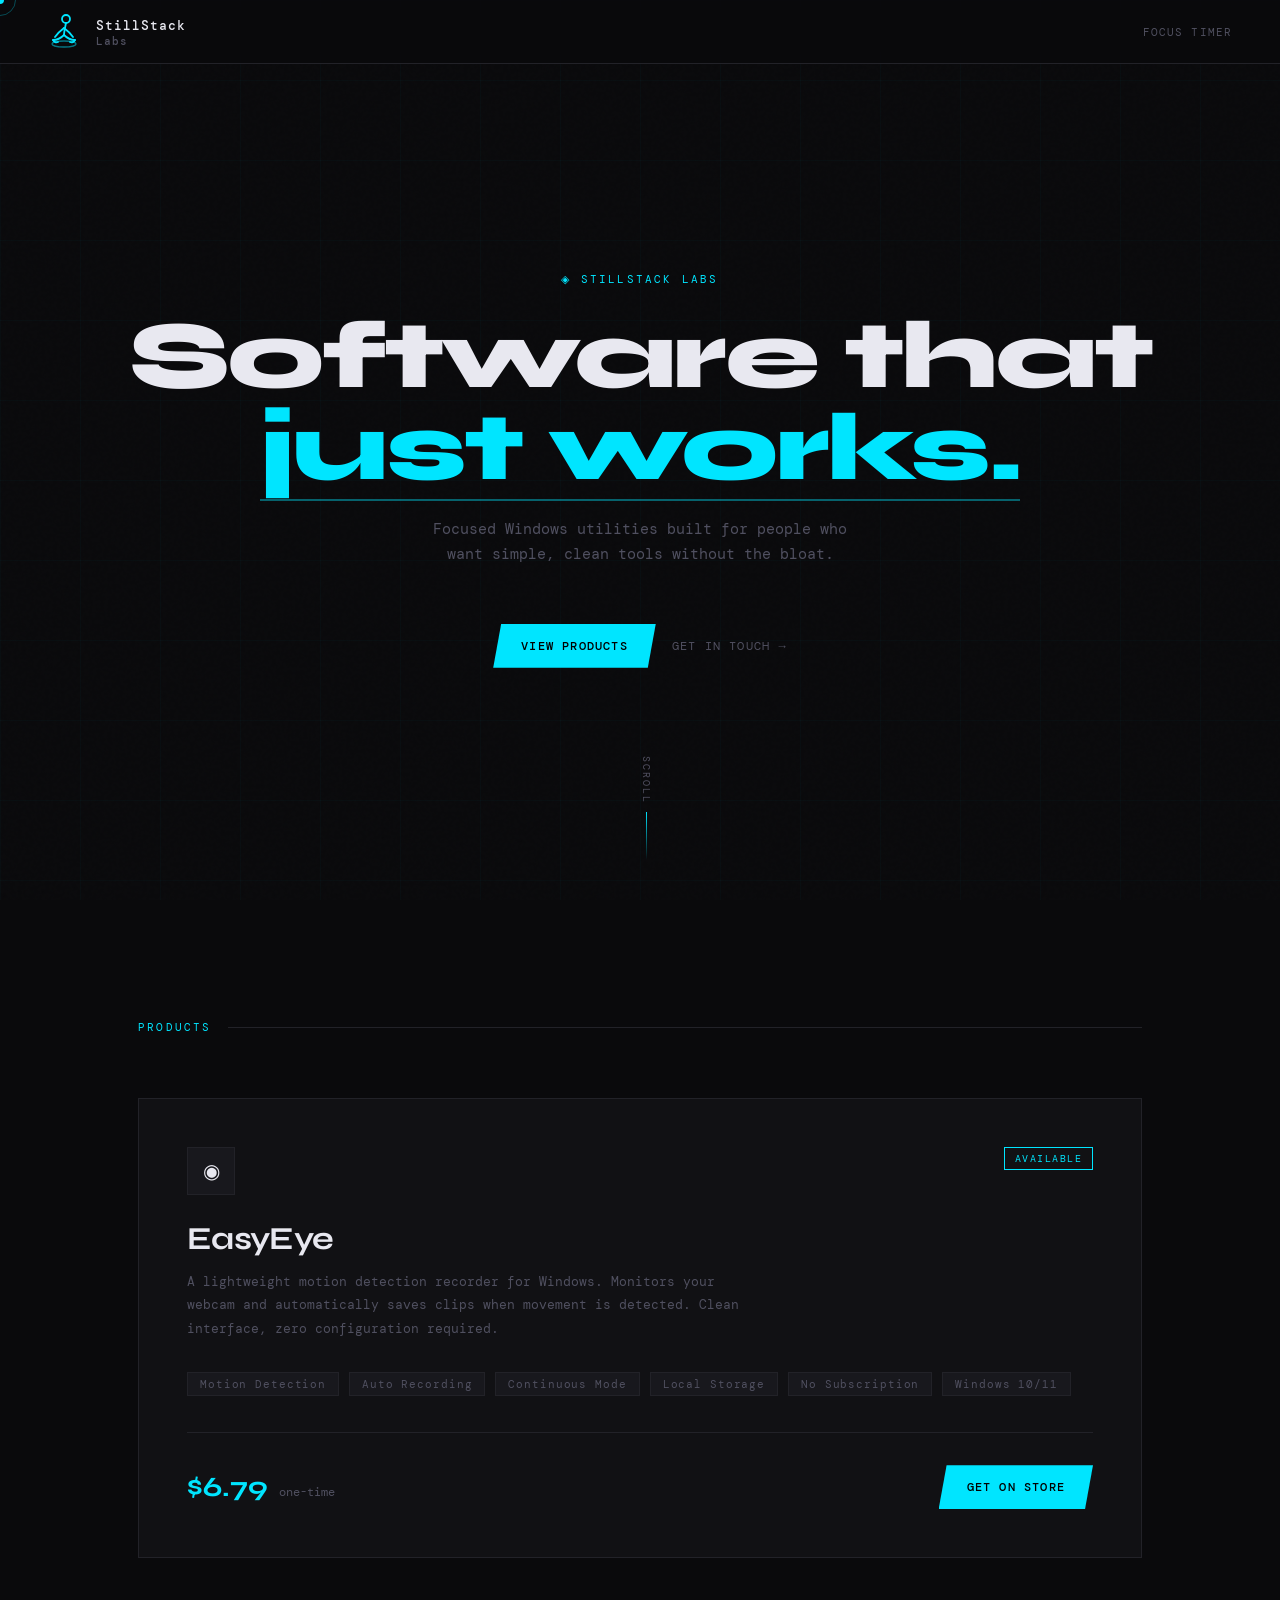
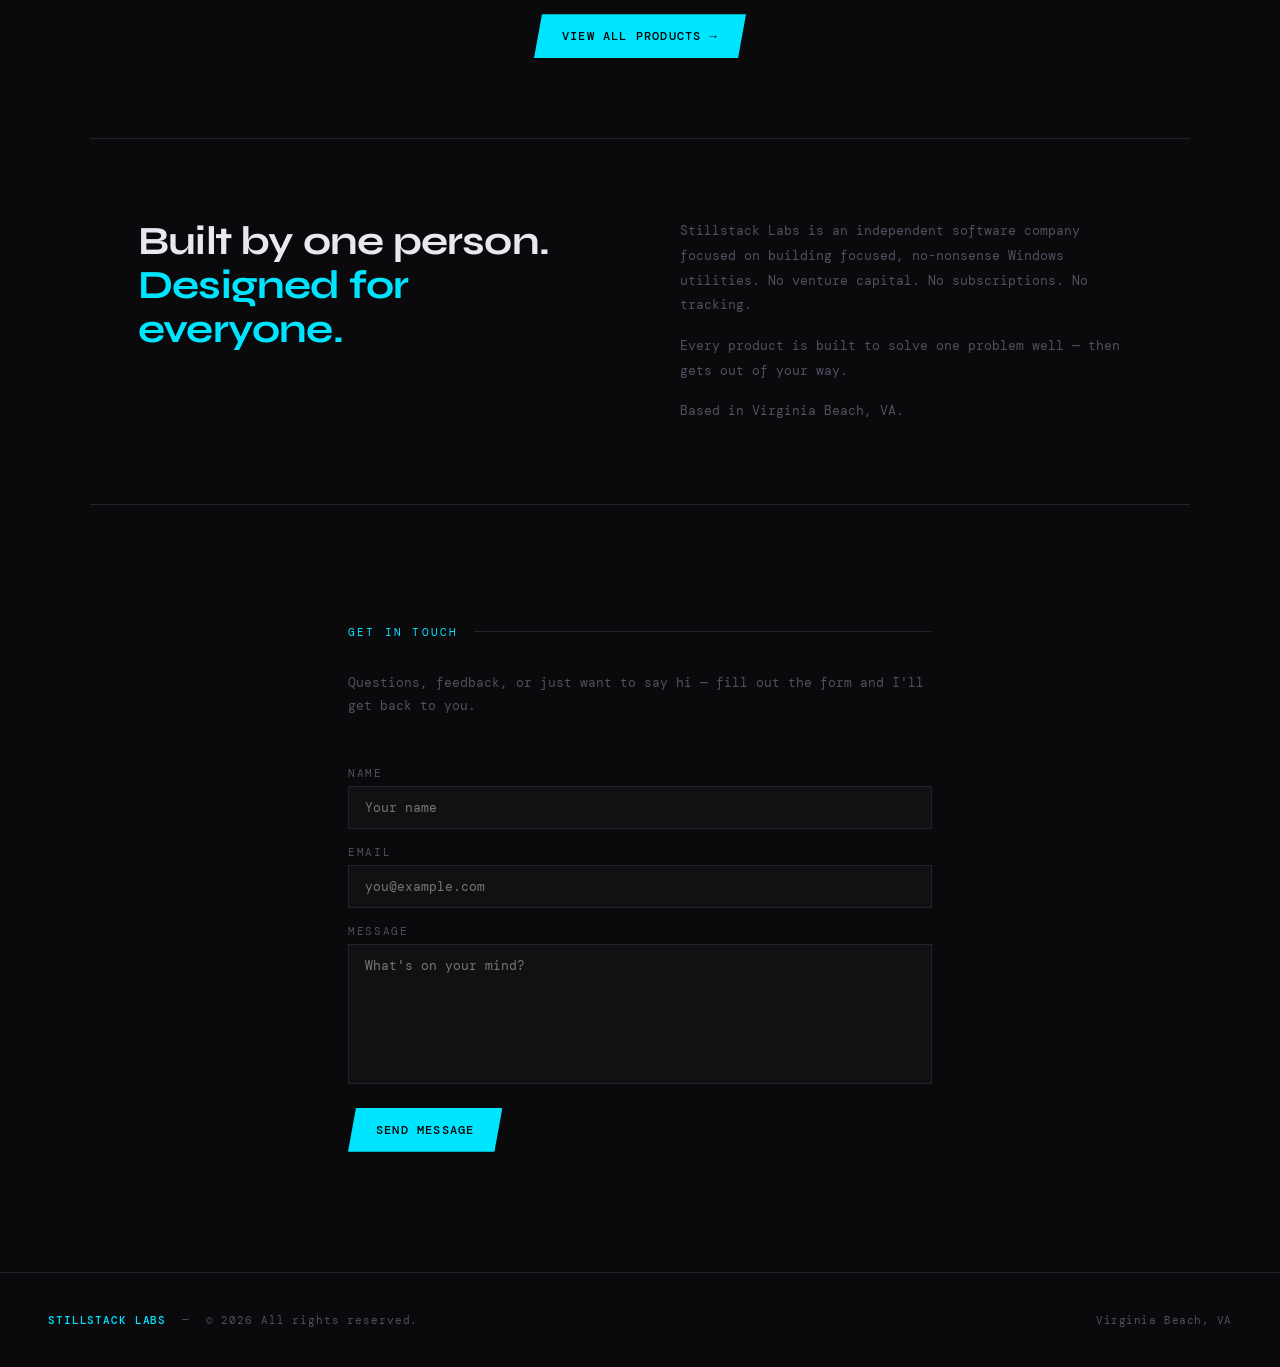
==== commit e487ffdc: "Change product name from MotionCam to EasyEye" ====
--- a/index.html
+++ b/index.html
@@ -711,7 +711,7 @@
         <div class="product-icon">◉</div>
         <div class="product-badge" style="border-color:var(--accent);color:var(--accent)">Available</div>
       </div>
-      <div class="product-name">MotionCam</div>
+      <div class="product-name">EasyEye</div>
       <p class="product-desc">
         A lightweight motion detection recorder for Windows. Monitors your webcam and automatically saves clips when movement is detected. Clean interface, zero configuration required.
       </p>
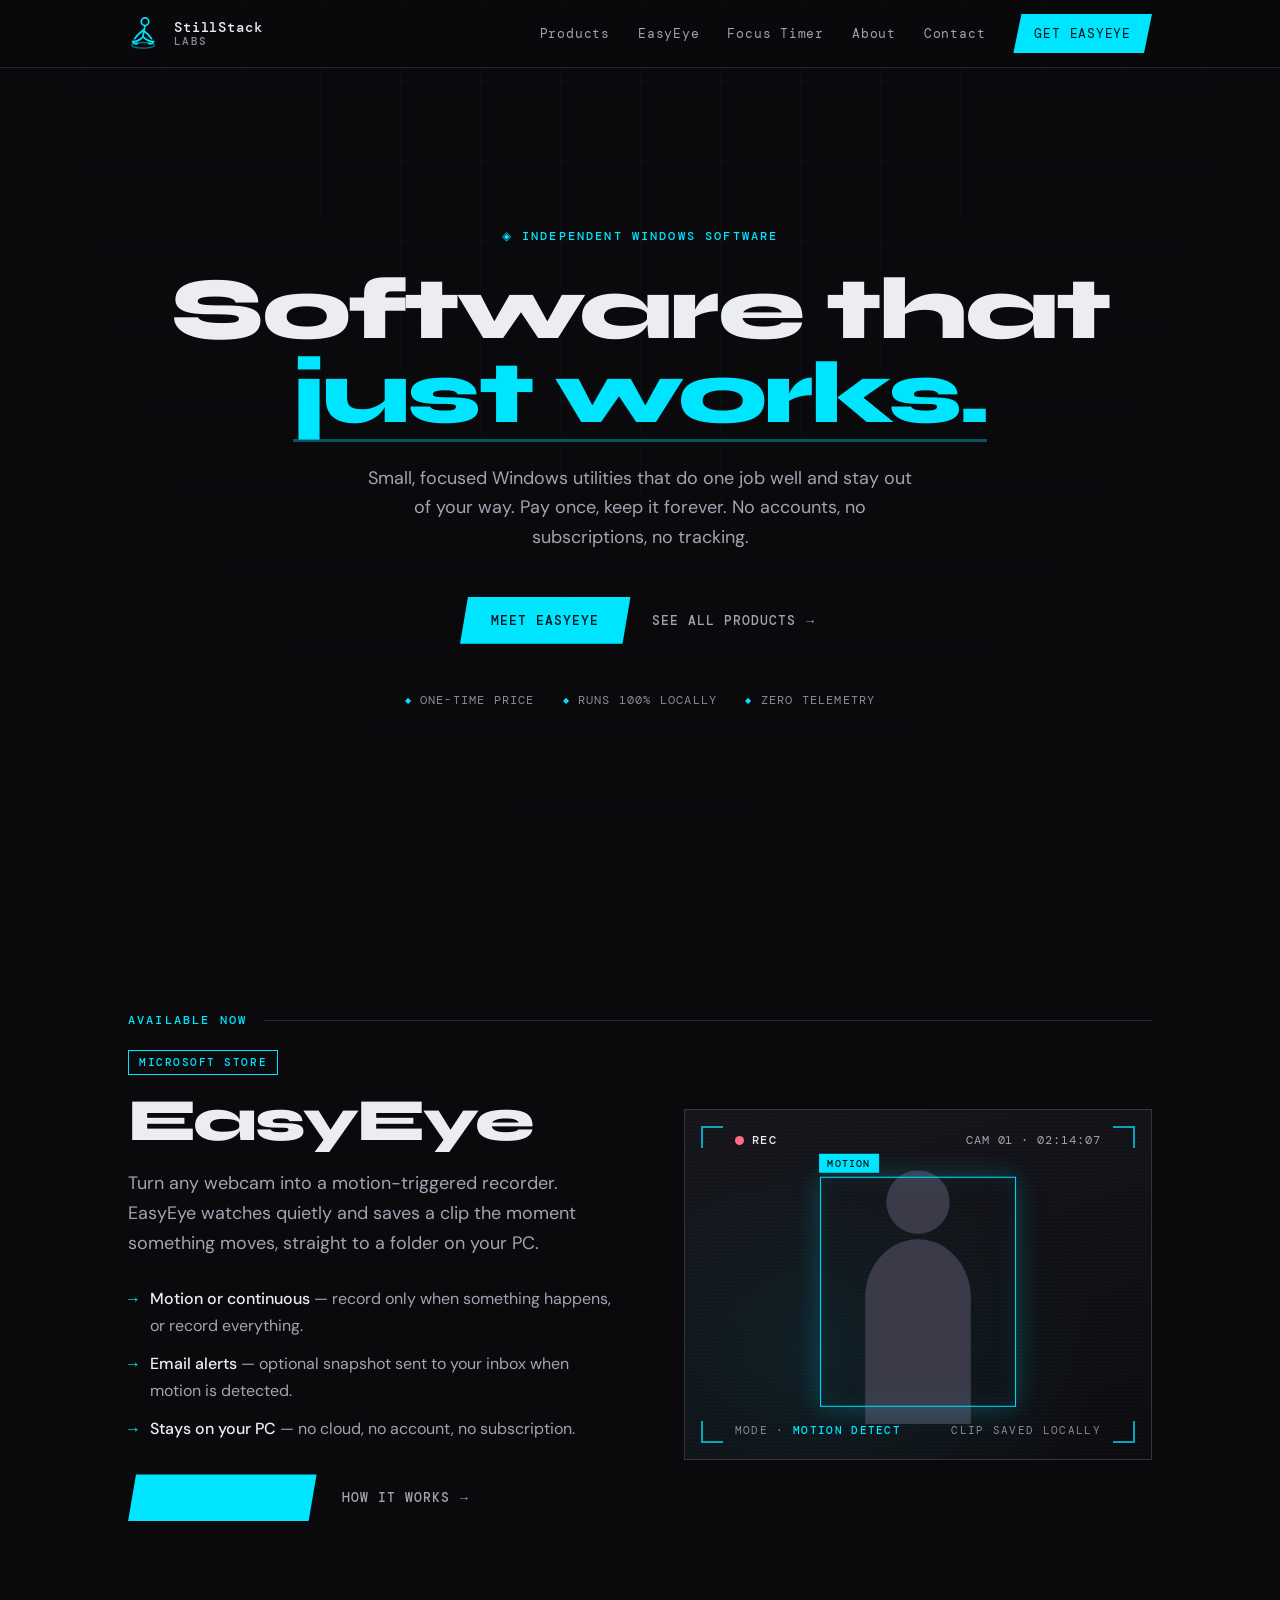
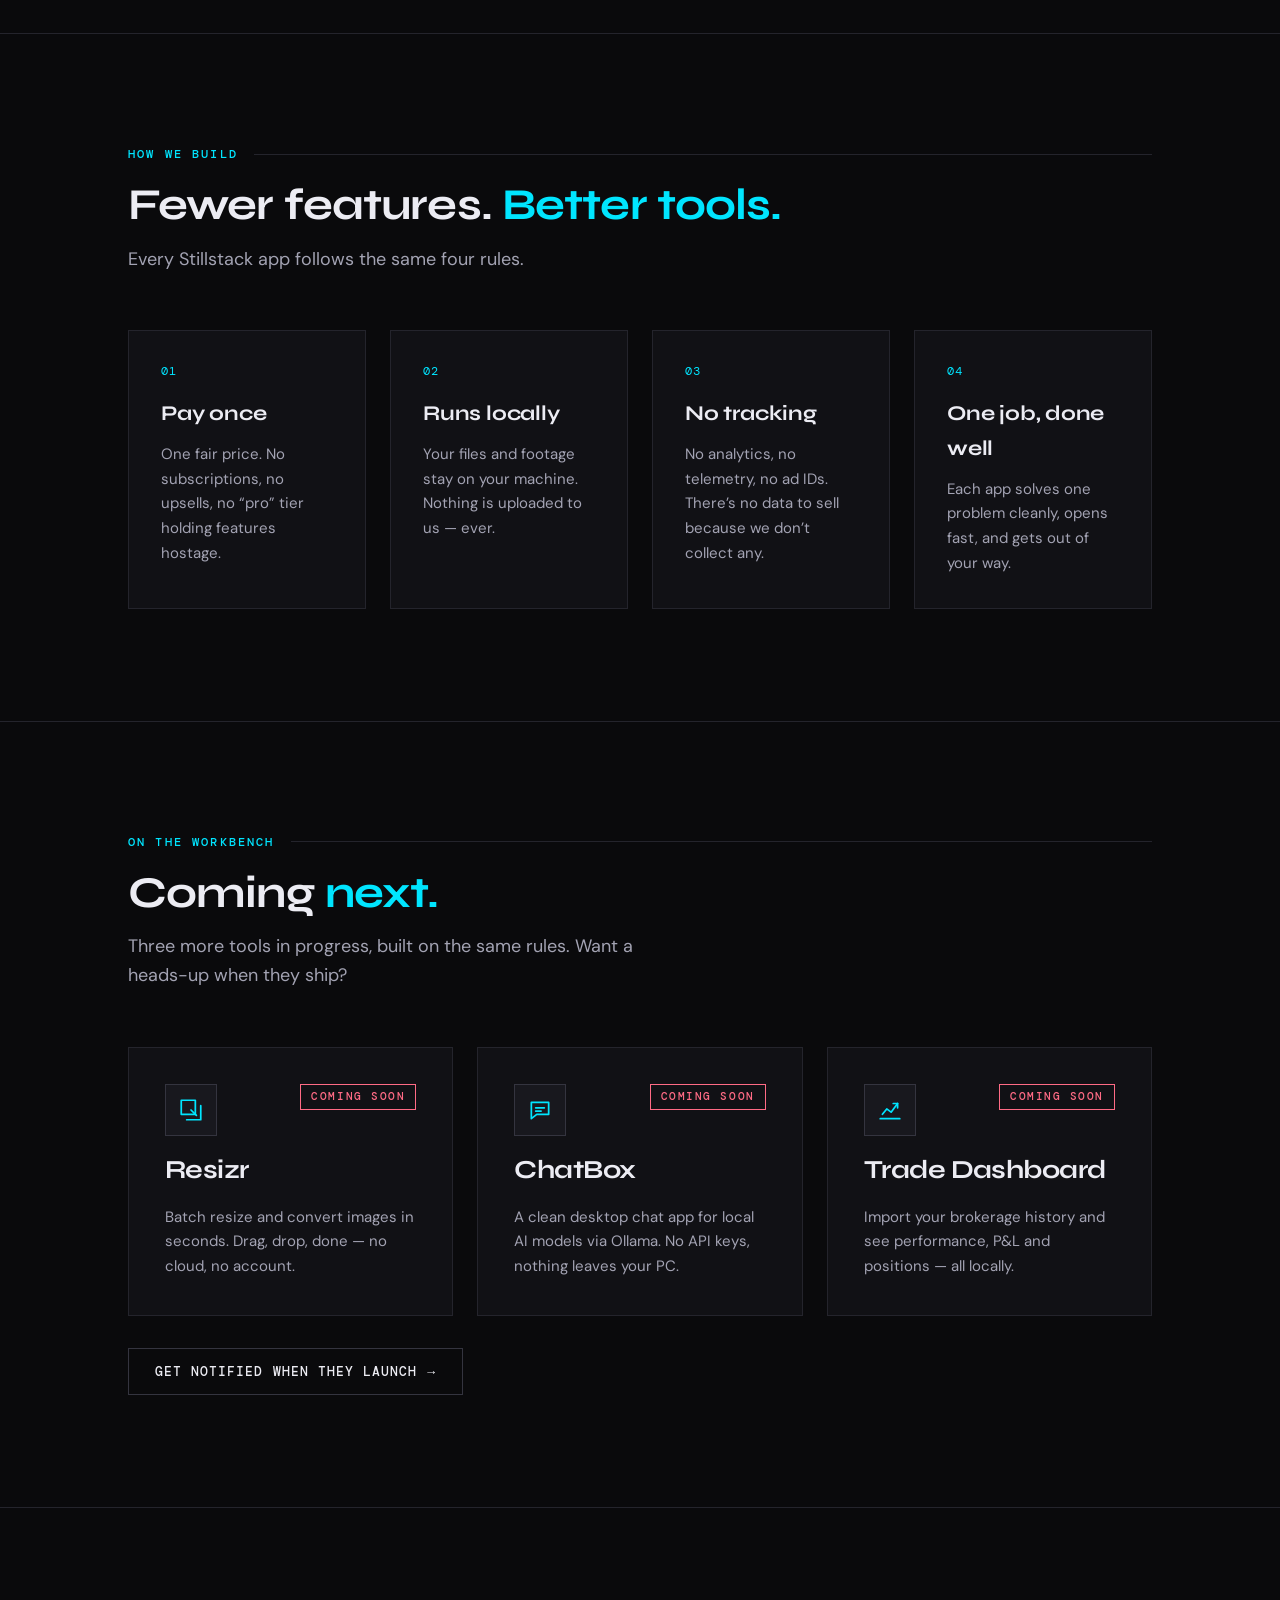
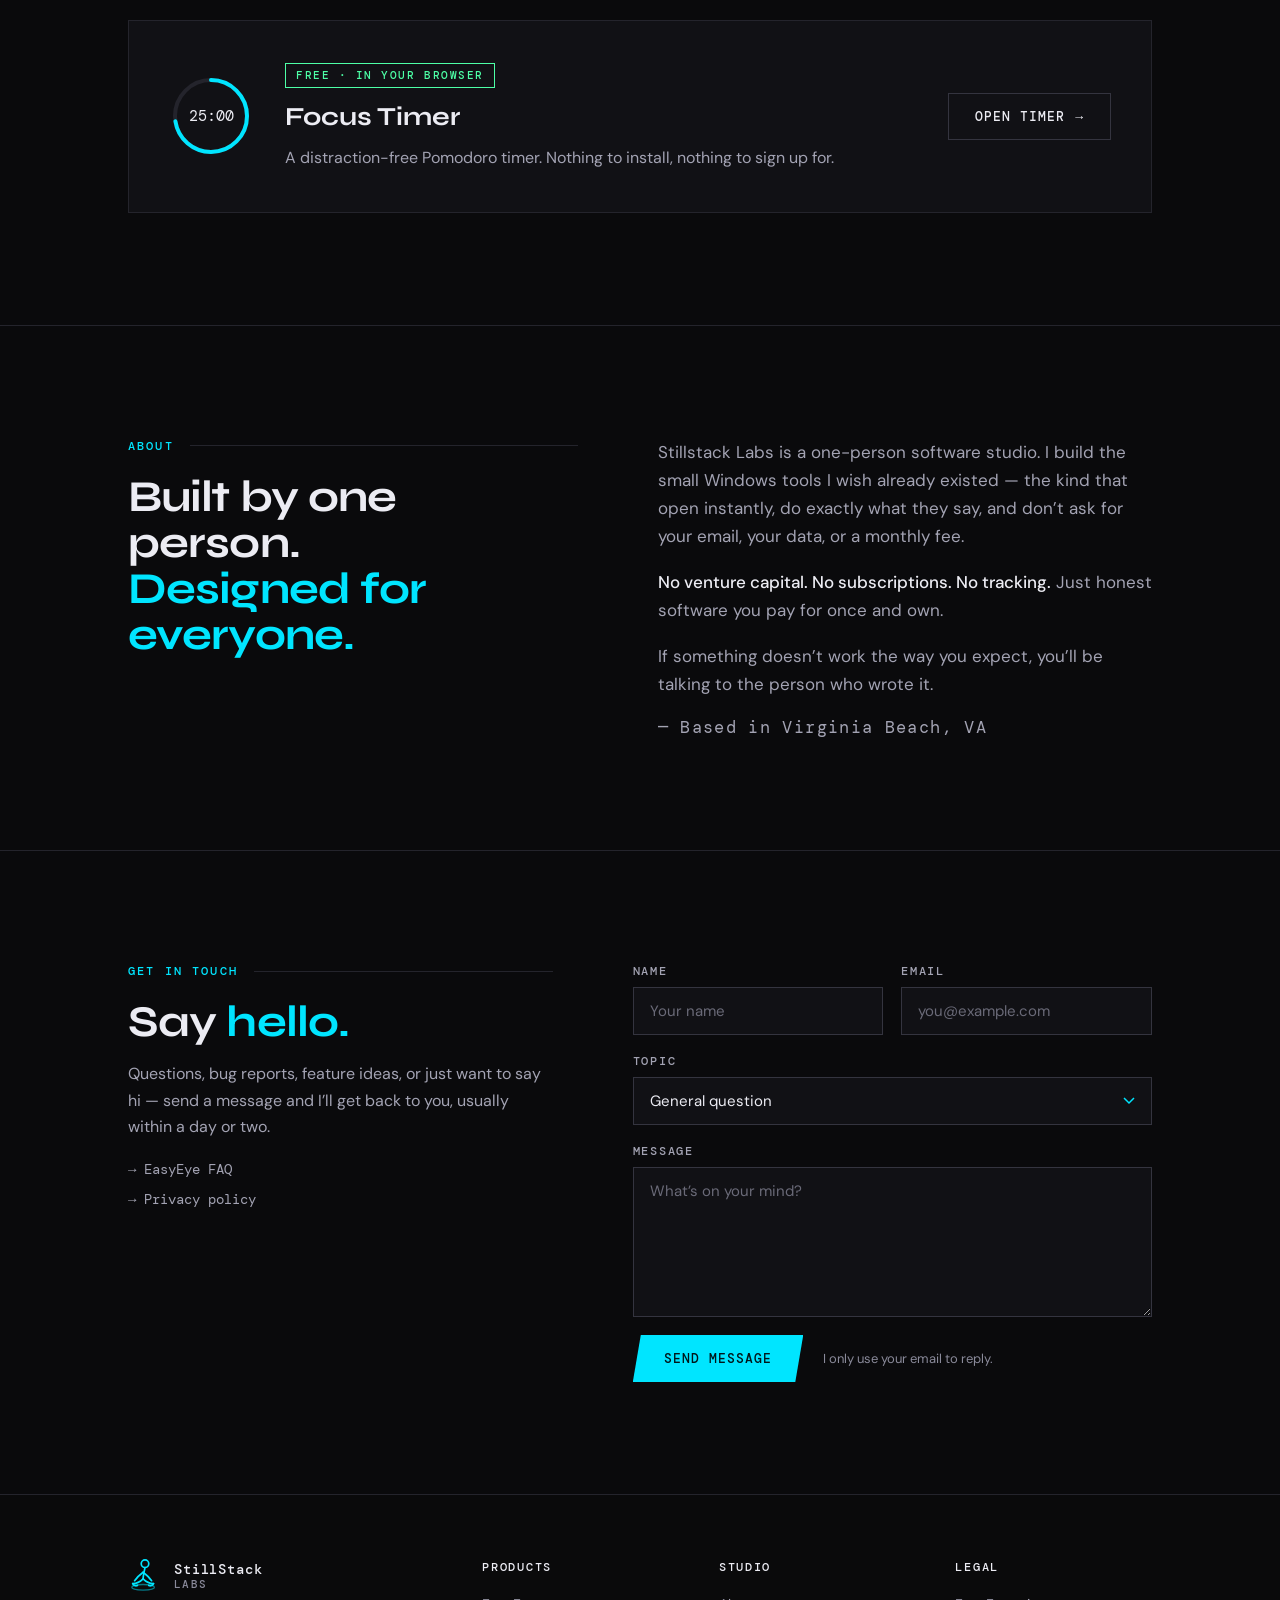
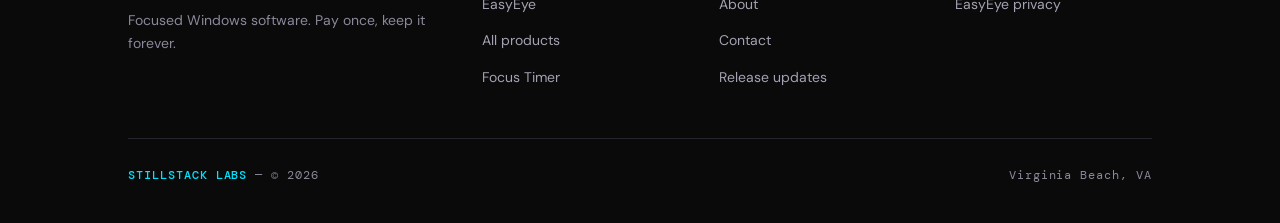
==== commit abfef16a: "Overhaul site: shared design system, EasyEye page, SEO - Shared assets/css/site.css + assets/js/site" ====
--- a/index.html
+++ b/index.html
@@ -1,846 +1,302 @@
 <!DOCTYPE html>
 <html lang="en">
 <head>
-  <!-- Main site → Focus -->
-
-  <meta name="google-site-verification" content="5bskJUwzfNPCb9vWACFO76YPLwDOd2Sttc2FjT42jV4" />
   <meta charset="UTF-8" />
   <meta name="viewport" content="width=device-width, initial-scale=1.0" />
-  <title>Stillstack Labs · Independent Software</title>
-  <meta name="description" content="Stillstack Labs builds focused, no-nonsense Windows software. Simple tools that just work." />
+  <meta name="google-site-verification" content="5bskJUwzfNPCb9vWACFO76YPLwDOd2Sttc2FjT42jV4" />
+  <title>Stillstack Labs · Simple Windows software that just works</title>
+  <meta name="description" content="Stillstack Labs is an independent studio building focused, no-nonsense Windows utilities. One-time price, no subscriptions, no tracking. Makers of EasyEye." />
+  <link rel="canonical" href="https://stillstacklabs.com/" />
+  <meta name="theme-color" content="#0a0a0c" />
+
+  <meta property="og:type" content="website" />
+  <meta property="og:site_name" content="Stillstack Labs" />
+  <meta property="og:title" content="Stillstack Labs · Software that just works" />
+  <meta property="og:description" content="Focused Windows utilities. One-time price. No subscriptions. No tracking." />
+  <meta property="og:url" content="https://stillstacklabs.com/" />
+  <meta property="og:image" content="https://stillstacklabs.com/assets/img/og.png" />
+  <meta property="og:image:width" content="1200" />
+  <meta property="og:image:height" content="630" />
+  <meta name="twitter:card" content="summary_large_image" />
+
+  <link rel="icon" href="/assets/img/favicon.svg" type="image/svg+xml" />
+  <link rel="apple-touch-icon" href="/assets/img/apple-touch-icon.png" />
+
   <link rel="preconnect" href="https://fonts.googleapis.com" />
   <link rel="preconnect" href="https://fonts.gstatic.com" crossorigin />
-  <link href="https://fonts.googleapis.com/css2?family=DM+Mono:wght@300;400;500&family=Syne:wght@400;600;700;800&display=swap" rel="stylesheet" />
-  <style>
-    *, *::before, *::after { box-sizing: border-box; margin: 0; padding: 0; }
-
-    :root {
-      --bg:      #0a0a0c;
-      --bg2:     #111114;
-      --bg3:     #18181d;
-      --border:  #222228;
-      --accent:  #00e5ff;
-      --accent2: #ff3c5f;
-      --fg:      #e8e8f0;
-      --dim:     #505060;
-      --mono:    'DM Mono', monospace;
-      --display: 'Syne', sans-serif;
-    }
-
-    html { scroll-behavior: smooth; }
-
-    body {
-      background: var(--bg);
-      color: var(--fg);
-      font-family: var(--mono);
-      min-height: 100vh;
-      overflow-x: hidden;
-      cursor: auto;
-    }
-
-    /* ── custom cursor ── */
-    .cursor {
-      position: fixed;
-      width: 8px; height: 8px;
-      background: var(--accent);
-      border-radius: 50%;
-      pointer-events: none;
-      z-index: 9999;
-      transform: translate(-50%, -50%);
-      transition: transform 0.1s, width 0.2s, height 0.2s, opacity 0.2s;
-    }
-    .cursor-ring {
-      position: fixed;
-      width: 32px; height: 32px;
-      border: 1px solid rgba(0,229,255,0.3);
-      border-radius: 50%;
-      pointer-events: none;
-      z-index: 9998;
-      transform: translate(-50%, -50%);
-      transition: transform 0.15s ease-out, width 0.2s, height 0.2s;
-    }
-
-    /* ── noise overlay ── */
-    body::before {
-      content: '';
-      position: fixed;
-      inset: 0;
-      background-image: url("data:image/svg+xml,%3Csvg viewBox='0 0 256 256' xmlns='http://www.w3.org/2000/svg'%3E%3Cfilter id='noise'%3E%3CfeTurbulence type='fractalNoise' baseFrequency='0.9' numOctaves='4' stitchTiles='stitch'/%3E%3C/filter%3E%3Crect width='100%25' height='100%25' filter='url(%23noise)' opacity='0.03'/%3E%3C/svg%3E");
-      pointer-events: none;
-      z-index: 1;
-      opacity: 0.4;
-    }
-
-    /* ── grid lines ── */
-    body::after {
-      content: '';
-      position: fixed;
-      inset: 0;
-      background-image:
-        linear-gradient(rgba(0,229,255,0.025) 1px, transparent 1px),
-        linear-gradient(90deg, rgba(0,229,255,0.025) 1px, transparent 1px);
-      background-size: 80px 80px;
-      pointer-events: none;
-      z-index: 0;
-    }
-
-    /* ── nav ── */
-    nav {
-      position: fixed;
-      top: 0; left: 0; right: 0;
-      z-index: 100;
-      display: flex;
-      align-items: center;
-      justify-content: space-between;
-      padding: 0 48px;
-      height: 64px;
-      border-bottom: 1px solid var(--border);
-      background: rgba(10,10,12,0.85);
-      backdrop-filter: blur(12px);
-    }
-
-    .nav-logo {
-      font-family: var(--mono);
-      font-size: 13px;
-      font-weight: 500;
-      color: var(--fg);
-      letter-spacing: 0.08em;
-      text-decoration: none;
-      display: flex;
-      align-items: center;
-      gap: 12px;
-    }
-
-    .nav-logo-mark {
-      width: 28px;
-      height: 22px;
-      flex-shrink: 0;
-      position: relative;
-    }
-
-    .nav-logo strong {
-      color: var(--fg);
-      font-weight: 500;
-    }
-
-    .nav-logo em {
-      color: var(--dim);
-      font-style: normal;
-      font-size: 11px;
-      display: block;
-      line-height: 1;
-      margin-top: 2px;
-    }
-
-    .nav-right {
-      font-size: 11px;
-      color: var(--dim);
-      letter-spacing: 0.1em;
-    }
-
-    /* ── hero ── */
-    .hero {
-      position: relative;
-      z-index: 2;
-      min-height: 100vh;
-      display: flex;
-      flex-direction: column;
-      align-items: center;
-      justify-content: center;
-      text-align: center;
-      padding: 120px 24px 80px;
-    }
-
-    .hero-eyebrow {
-      font-size: 11px;
-      letter-spacing: 0.2em;
-      color: var(--accent);
-      text-transform: uppercase;
-      margin-bottom: 24px;
-      opacity: 0;
-      animation: fadeUp 0.6s ease forwards 0.2s;
-    }
-
-    .hero-title {
-      font-family: var(--display);
-      font-size: clamp(48px, 8vw, 96px);
-      font-weight: 800;
-      line-height: 0.95;
-      letter-spacing: -0.03em;
-      color: var(--fg);
-      margin-bottom: 24px;
-      opacity: 0;
-      animation: fadeUp 0.6s ease forwards 0.4s;
-    }
-
-    .hero-title span {
-      color: var(--accent);
-      position: relative;
-    }
-
-    .hero-title span::after {
-      content: '';
-      position: absolute;
-      bottom: 4px;
-      left: 0; right: 0;
-      height: 2px;
-      background: var(--accent);
-      opacity: 0.4;
-    }
-
-    .hero-sub {
-      font-size: 15px;
-      color: var(--dim);
-      max-width: 440px;
-      line-height: 1.7;
-      margin-bottom: 56px;
-      opacity: 0;
-      animation: fadeUp 0.6s ease forwards 0.6s;
-    }
-
-    .hero-cta {
-      display: flex;
-      gap: 16px;
-      align-items: center;
-      opacity: 0;
-      animation: fadeUp 0.6s ease forwards 0.8s;
-    }
-
-    .btn-primary {
-      background: var(--accent);
-      color: #000;
-      font-family: var(--mono);
-      font-size: 12px;
-      font-weight: 500;
-      letter-spacing: 0.1em;
-      text-transform: uppercase;
-      padding: 14px 28px;
-      border: none;
-      text-decoration: none;
-      cursor: none;
-      transition: transform 0.2s, box-shadow 0.2s;
-      clip-path: polygon(8px 0%, 100% 0%, calc(100% - 8px) 100%, 0% 100%);
-      display: inline-block;
-    }
-
-    .btn-primary:hover {
-      transform: translateY(-2px);
-      box-shadow: 0 8px 32px rgba(0,229,255,0.3);
-    }
-
-    .btn-ghost {
-      font-family: var(--mono);
-      font-size: 12px;
-      letter-spacing: 0.1em;
-      text-transform: uppercase;
-      color: var(--dim);
-      text-decoration: none;
-      cursor: none;
-      transition: color 0.2s;
-      display: flex;
-      align-items: center;
-      gap: 8px;
-    }
-
-    .btn-ghost:hover { color: var(--fg); }
-
-    /* ── scroll indicator ── */
-    .scroll-indicator {
-      position: absolute;
-      bottom: 40px;
-      left: 50%;
-      transform: translateX(-50%);
-      display: flex;
-      flex-direction: column;
-      align-items: center;
-      gap: 8px;
-      opacity: 0;
-      animation: fadeUp 0.6s ease forwards 1.2s;
-    }
-
-    .scroll-line {
-      width: 1px;
-      height: 48px;
-      background: linear-gradient(to bottom, var(--accent), transparent);
-      animation: scrollPulse 2s ease-in-out infinite;
-    }
-
-    .scroll-label {
-      font-size: 10px;
-      letter-spacing: 0.2em;
-      color: var(--dim);
-      text-transform: uppercase;
-      writing-mode: vertical-rl;
-    }
-
-    /* ── products section ── */
-    .products {
-      position: relative;
-      z-index: 2;
-      padding: 120px 48px;
-      max-width: 1100px;
-      margin: 0 auto;
-    }
-
-    .section-label {
-      font-size: 11px;
-      letter-spacing: 0.2em;
-      color: var(--accent);
-      text-transform: uppercase;
-      margin-bottom: 64px;
-      display: flex;
-      align-items: center;
-      gap: 16px;
-    }
-
-    .section-label::after {
-      content: '';
-      flex: 1;
-      height: 1px;
-      background: var(--border);
-    }
-
-    .product-card {
-      border: 1px solid var(--border);
-      background: var(--bg2);
-      padding: 48px;
-      position: relative;
-      overflow: hidden;
-      transition: border-color 0.3s, transform 0.3s;
-    }
-
-    .product-card::before {
-      content: '';
-      position: absolute;
-      top: 0; left: 0; right: 0;
-      height: 1px;
-      background: linear-gradient(90deg, transparent, var(--accent), transparent);
-      opacity: 0;
-      transition: opacity 0.3s;
-    }
-
-    .product-card:hover {
-      border-color: rgba(0,229,255,0.2);
-      transform: translateY(-4px);
-    }
-
-    .product-card:hover::before { opacity: 1; }
-
-    .product-header {
-      display: flex;
-      align-items: flex-start;
-      justify-content: space-between;
-      margin-bottom: 24px;
-      gap: 24px;
-    }
-
-    .product-icon {
-      width: 48px; height: 48px;
-      border: 1px solid var(--border);
-      display: flex;
-      align-items: center;
-      justify-content: center;
-      font-size: 20px;
-      flex-shrink: 0;
-      background: var(--bg3);
-    }
-
-    .product-badge {
-      font-size: 10px;
-      letter-spacing: 0.15em;
-      text-transform: uppercase;
-      padding: 4px 10px;
-      border: 1px solid var(--accent2);
-      color: var(--accent2);
-      align-self: flex-start;
-    }
-
-    .product-name {
-      font-family: var(--display);
-      font-size: 32px;
-      font-weight: 700;
-      letter-spacing: -0.02em;
-      color: var(--fg);
-      margin-bottom: 12px;
-    }
-
-    .product-desc {
-      font-size: 13px;
-      color: var(--dim);
-      line-height: 1.8;
-      max-width: 560px;
-      margin-bottom: 32px;
-    }
-
-    .product-features {
-      display: flex;
-      flex-wrap: wrap;
-      gap: 10px;
-      margin-bottom: 36px;
-    }
-
-    .feature-tag {
-      font-size: 11px;
-      letter-spacing: 0.08em;
-      color: var(--dim);
-      border: 1px solid var(--border);
-      padding: 4px 12px;
-      background: var(--bg3);
-    }
-
-    .product-footer {
-      display: flex;
-      align-items: center;
-      justify-content: space-between;
-      padding-top: 32px;
-      border-top: 1px solid var(--border);
-    }
-
-    .product-price {
-      font-family: var(--display);
-      font-size: 28px;
-      font-weight: 700;
-      color: var(--accent);
-    }
-
-    .product-price span {
-      font-family: var(--mono);
-      font-size: 12px;
-      color: var(--dim);
-      font-weight: 400;
-      margin-left: 4px;
-    }
-
-    .coming-soon-overlay {
-      position: absolute;
-      inset: 0;
-      background: rgba(10,10,12,0.6);
-      display: flex;
-      align-items: center;
-      justify-content: center;
-      backdrop-filter: blur(2px);
-    }
-
-    .coming-soon-badge {
-      font-family: var(--display);
-      font-size: 13px;
-      font-weight: 600;
-      letter-spacing: 0.2em;
-      text-transform: uppercase;
-      color: var(--accent);
-      border: 1px solid var(--accent);
-      padding: 12px 32px;
-      background: rgba(0,229,255,0.05);
-      animation: pulse 2s ease-in-out infinite;
-    }
-
-    /* ── about strip ── */
-    .about {
-      position: relative;
-      z-index: 2;
-      border-top: 1px solid var(--border);
-      border-bottom: 1px solid var(--border);
-      padding: 80px 48px;
-      display: grid;
-      grid-template-columns: 1fr 1fr;
-      gap: 80px;
-      max-width: 1100px;
-      margin: 0 auto;
-    }
-
-    .about-title {
-      font-family: var(--display);
-      font-size: 40px;
-      font-weight: 700;
-      letter-spacing: -0.02em;
-      line-height: 1.1;
-      color: var(--fg);
-    }
-
-    .about-title em {
-      color: var(--accent);
-      font-style: normal;
-    }
-
-    .about-body {
-      font-size: 13px;
-      color: var(--dim);
-      line-height: 1.9;
-    }
-
-    .about-body p + p { margin-top: 16px; }
-
-    /* ── footer ── */
-    footer {
-      position: relative;
-      z-index: 2;
-      padding: 40px 48px;
-      border-top: 1px solid var(--border);
-      display: flex;
-      align-items: center;
-      justify-content: space-between;
-    }
-
-    .footer-left {
-      font-size: 11px;
-      color: var(--dim);
-      letter-spacing: 0.08em;
-    }
-
-    .footer-left strong {
-      color: var(--accent);
-      font-weight: 500;
-    }
-
-    .footer-right {
-      font-size: 11px;
-      color: var(--dim);
-      letter-spacing: 0.05em;
-    }
-
-    /* ── contact section ── */
-    .contact {
-      position: relative;
-      z-index: 2;
-      padding: 120px 48px;
-      max-width: 680px;
-      margin: 0 auto;
-    }
-
-    .contact-form {
-      display: flex;
-      flex-direction: column;
-      gap: 16px;
-      margin-top: 48px;
-    }
-
-    .form-group {
-      display: flex;
-      flex-direction: column;
-      gap: 6px;
-    }
-
-    .form-group label {
-      font-size: 11px;
-      letter-spacing: 0.15em;
-      text-transform: uppercase;
-      color: var(--dim);
-    }
-
-    .form-group input,
-    .form-group textarea {
-      background: var(--bg2);
-      border: 1px solid var(--border);
-      color: var(--fg);
-      font-family: var(--mono);
-      font-size: 13px;
-      padding: 12px 16px;
-      outline: none;
-      transition: border-color 0.2s;
-      resize: none;
-      border-radius: 0;
-      -webkit-appearance: none;
-    }
-
-    .form-group input:focus,
-    .form-group textarea:focus {
-      border-color: var(--accent);
-    }
-
-    .form-group textarea {
-      height: 140px;
-    }
-
-    .form-submit {
-      align-self: flex-start;
-      margin-top: 8px;
-    }
-
-    .form-success {
-      display: none;
-      padding: 16px;
-      border: 1px solid var(--accent);
-      color: var(--accent);
-      font-size: 13px;
-      letter-spacing: 0.05em;
-      margin-top: 16px;
-    }
-
-    /* ── responsive contact ── */
-    @media (max-width: 768px) {
-      .contact { padding: 80px 24px; }
-    }
-    @keyframes fadeUp {
-      from { opacity: 0; transform: translateY(20px); }
-      to   { opacity: 1; transform: translateY(0); }
-    }
-
-    @keyframes scrollPulse {
-      0%, 100% { opacity: 0.3; }
-      50%       { opacity: 1; }
-    }
-
-    @keyframes pulse {
-      0%, 100% { box-shadow: 0 0 0 0 rgba(0,229,255,0); }
-      50%       { box-shadow: 0 0 20px 4px rgba(0,229,255,0.15); }
-    }
-
-    /* ── responsive ── */
-    @media (max-width: 768px) {
-      nav { padding: 0 24px; }
-      .products, .about { padding: 80px 24px; }
-      .product-card { padding: 32px 24px; }
-      .about { grid-template-columns: 1fr; gap: 32px; }
-      footer { flex-direction: column; gap: 12px; text-align: center; }
-      .hero-cta { flex-direction: column; }
-    }
-  </style>
+  <link href="https://fonts.googleapis.com/css2?family=DM+Mono:wght@400;500&family=DM+Sans:opsz,wght@9..40,400;9..40,500;9..40,600&family=Syne:wght@600;700;800&display=swap" rel="stylesheet" />
+  <link rel="stylesheet" href="/assets/css/site.css?v=5" />
+  <script>document.documentElement.classList.add('js')</script>
+
+  <script type="application/ld+json">
+  {
+    "@context": "https://schema.org",
+    "@type": "Organization",
+    "name": "Stillstack Labs",
+    "url": "https://stillstacklabs.com/",
+    "logo": "https://stillstacklabs.com/assets/img/apple-touch-icon.png",
+    "address": { "@type": "PostalAddress", "addressLocality": "Virginia Beach", "addressRegion": "VA", "addressCountry": "US" }
+  }
+  </script>
 </head>
 <body>
-
-  <div class="cursor" id="cursor"></div>
-  <div class="cursor-ring" id="cursorRing"></div>
-
-<!-- NAV -->
-
-<nav>
-  <a href="#" class="nav-logo">
-    <svg width="36" height="36" viewBox="0 0 36 36" fill="none" xmlns="http://www.w3.org/2000/svg">
-      <!-- head -->
-      <circle cx="18" cy="5" r="4" stroke="#00e5ff" stroke-width="1.8" fill="none"/>
-
-      <!-- spine -->
-      <path d="M18 9 C17 14 16 18 16 21"
-            stroke="#00e5ff"
-            stroke-width="1.8"
-            stroke-linecap="round"
-            fill="none"/>
-
-      <!-- left arm down to knee -->
-      <path d="M16 14 C12 17 9 20 7 23"
-            stroke="#00e5ff"
-            stroke-width="1.8"
-            stroke-linecap="round"
-            fill="none"/>
-
-      <!-- right arm down to knee -->
-      <path d="M16 14 C20 17 23 20 25 23"
-            stroke="#00e5ff"
-            stroke-width="1.8"
-            stroke-linecap="round"
-            fill="none"/>
-
-      <!-- left leg crossed -->
-      <path d="M16 21 C13 24 9 26 5 26"
-            stroke="#00e5ff"
-            stroke-width="1.8"
-            stroke-linecap="round"
-            fill="none"/>
-
-      <!-- right leg crossed -->
-      <path d="M16 21 C19 24 23 26 27 26"
-            stroke="#00e5ff"
-            stroke-width="1.8"
-            stroke-linecap="round"
-            fill="none"/>
-
-      <!-- left foot -->
-      <path d="M5 26 C6 28 8 29 10 28"
-            stroke="#00e5ff"
-            stroke-width="1.8"
-            stroke-linecap="round"
-            fill="none"/>
-
-      <!-- right foot -->
-      <path d="M27 26 C26 28 24 29 22 28"
-            stroke="#00e5ff"
-            stroke-width="1.8"
-            stroke-linecap="round"
-            fill="none"/>
-
-      <!-- base ellipse / mat -->
-      <ellipse cx="16"
-               cy="30"
-               rx="12"
-               ry="3"
-               stroke="#00e5ff"
-               stroke-width="1.4"
-               fill="none"
-               opacity="0.5"/>
-    </svg>
-
-    <div>
-      <strong>StillStack</strong>
-      <em>Labs</em>
+  <a class="skip-link" href="#main">Skip to content</a>
+
+  <header class="site-nav">
+    <div class="wrap">
+      <a href="/" class="brand" aria-label="Stillstack Labs home">
+        <svg viewBox="0 0 36 36" fill="none" aria-hidden="true"><g stroke="#00e5ff" stroke-width="1.8" stroke-linecap="round"><circle cx="18" cy="5" r="4"/><path d="M18 9C17 14 16 18 16 21"/><path d="M16 14C12 17 9 20 7 23"/><path d="M16 14C20 17 23 20 25 23"/><path d="M16 21C13 24 9 26 5 26"/><path d="M16 21C19 24 23 26 27 26"/><path d="M5 26C6 28 8 29 10 28"/><path d="M27 26C26 28 24 29 22 28"/><ellipse cx="16" cy="30" rx="12" ry="3" stroke-width="1.4" opacity=".5"/></g></svg>
+        <span class="brand-name">StillStack<small>LABS</small></span>
+      </a>
+      <button class="nav-toggle" aria-label="Menu" aria-expanded="false" aria-controls="nav-links">
+        <svg class="i-open" viewBox="0 0 24 24" fill="none" stroke="currentColor" stroke-width="1.8"><path d="M4 7h16M4 12h16M4 17h16"/></svg>
+        <svg class="i-close" viewBox="0 0 24 24" fill="none" stroke="currentColor" stroke-width="1.8"><path d="M6 6l12 12M18 6L6 18"/></svg>
+      </button>
+      <nav aria-label="Main">
+        <ul class="nav-links" id="nav-links">
+          <li><a href="/products.html">Products</a></li>
+          <li><a href="/easyeye.html">EasyEye</a></li>
+          <li><a href="/pomodoro.html">Focus Timer</a></li>
+          <li><a href="/#about">About</a></li>
+          <li><a href="/#contact">Contact</a></li>
+          <li class="nav-cta"><a class="btn btn-primary btn-sm" href="https://apps.microsoft.com/detail/9NPCZFDLNNWH?cid=stillstacklabs-nav">Get EasyEye</a></li>
+        </ul>
+      </nav>
     </div>
-  </a>
-
-  <div class="nav-right">
-    <a href="pomodoro.html"
-       style="color:inherit;text-decoration:none;">
-      FOCUS TIMER
-    </a>
-  </div>
-</nav>
-
-  <!-- HERO -->
-  <section class="hero">
-    <p class="hero-eyebrow">◈ Stillstack Labs</p>
-    <h1 class="hero-title">
-      Software that<br /><span>just works.</span>
-    </h1>
-    <p class="hero-sub">
-      Focused Windows utilities built for people who want simple, clean tools without the bloat.
-    </p>
-    <div class="hero-cta">
-      <a href="#products" class="btn-primary">View Products</a>
-      <a href="#contact" class="btn-ghost">Get in touch →</a>
+  </header>
+
+  <main id="main">
+
+    <!-- HERO -->
+    <section class="hero">
+      <div class="wrap">
+        <p class="eyebrow fade-up">◈ Independent Windows software</p>
+        <h1 class="hero-title h-display fade-up d1">Software that<br /><span>just works.</span></h1>
+        <p class="lead fade-up d2">Small, focused Windows utilities that do one job well and stay out of your way. Pay once, keep it forever. No accounts, no subscriptions, no tracking.</p>
+        <div class="hero-cta fade-up d3">
+          <a href="#featured" class="btn btn-primary">Meet EasyEye</a>
+          <a href="/products.html" class="btn btn-ghost">See all products <span class="arrow">→</span></a>
+        </div>
+        <ul class="trust fade-up d4" aria-label="Promises">
+          <li>One-time price</li>
+          <li>Runs 100% locally</li>
+          <li>Zero telemetry</li>
+        </ul>
+      </div>
+    </section>
+
+    <!-- FEATURED: EASYEYE -->
+    <section class="section" id="featured">
+      <div class="wrap">
+        <div class="section-label">Available now</div>
+        <div class="spotlight">
+          <div class="reveal">
+            <span class="badge available">Microsoft Store</span>
+            <h2>EasyEye</h2>
+            <p class="lead">Turn any webcam into a motion-triggered recorder. EasyEye watches quietly and saves a clip the moment something moves, straight to a folder on your PC.</p>
+            <ul class="checklist">
+              <li><span><strong>Motion or continuous</strong> — record only when something happens, or record everything.</span></li>
+              <li><span><strong>Email alerts</strong> — optional snapshot sent to your inbox when motion is detected.</span></li>
+              <li><span><strong>Stays on your PC</strong> — no cloud, no account, no subscription.</span></li>
+            </ul>
+            <div class="actions">
+              <a class="btn btn-primary" href="https://apps.microsoft.com/detail/9NPCZFDLNNWH?cid=stillstacklabs-home">Get it · $6.79</a>
+              <a class="btn btn-ghost" href="/easyeye.html">How it works <span class="arrow">→</span></a>
+            </div>
+          </div>
+          <div class="reveal" aria-hidden="true">
+            <div class="viewfinder">
+              <div class="vf-corner tl"></div><div class="vf-corner tr"></div><div class="vf-corner bl"></div><div class="vf-corner br"></div>
+              <div class="vf-rec">REC</div>
+              <div class="vf-time">CAM 01 · 02:14:07</div>
+              <svg class="vf-figure" viewBox="0 0 60 100" fill="currentColor"><circle cx="30" cy="16" r="12"/><path d="M10 100V52c0-12 9-22 20-22s20 10 20 22v48z"/></svg>
+              <div class="vf-box"><span>MOTION</span></div>
+              <div class="vf-status"><span>Mode · <b>Motion detect</b></span><span>Clip saved locally</span></div>
+            </div>
+          </div>
+        </div>
+      </div>
+    </section>
+
+    <!-- PRINCIPLES -->
+    <section class="section">
+      <div class="wrap">
+        <div class="section-head reveal">
+          <div class="section-label">How we build</div>
+          <h2 class="h2">Fewer features. <em>Better tools.</em></h2>
+          <p class="lead">Every Stillstack app follows the same four rules.</p>
+        </div>
+        <div class="grid grid-4">
+          <article class="card principle reveal"><span class="num">01</span><h3>Pay once</h3><p>One fair price. No subscriptions, no upsells, no “pro” tier holding features hostage.</p></article>
+          <article class="card principle reveal"><span class="num">02</span><h3>Runs locally</h3><p>Your files and footage stay on your machine. Nothing is uploaded to us — ever.</p></article>
+          <article class="card principle reveal"><span class="num">03</span><h3>No tracking</h3><p>No analytics, no telemetry, no ad IDs. There’s no data to sell because we don’t collect any.</p></article>
+          <article class="card principle reveal"><span class="num">04</span><h3>One job, done well</h3><p>Each app solves one problem cleanly, opens fast, and gets out of your way.</p></article>
+        </div>
+      </div>
+    </section>
+
+    <!-- ON THE BENCH -->
+    <section class="section">
+      <div class="wrap">
+        <div class="section-head reveal">
+          <div class="section-label">On the workbench</div>
+          <h2 class="h2">Coming <em>next.</em></h2>
+          <p class="lead">Three more tools in progress, built on the same rules. Want a heads-up when they ship?</p>
+        </div>
+        <div class="grid grid-3">
+          <article class="card product-card reveal">
+            <div class="top">
+              <div class="app-icon"><svg viewBox="0 0 24 24" fill="none" stroke="currentColor" stroke-width="1.6" stroke-linecap="round" stroke-linejoin="round"><rect x="3" y="3" width="13" height="13"/><path d="M8 21h13V8"/><path d="M12 12l5 5"/></svg></div>
+              <span class="badge">Coming soon</span>
+            </div>
+            <h3>Resizr</h3>
+            <p>Batch resize and convert images in seconds. Drag, drop, done — no cloud, no account.</p>
+          </article>
+          <article class="card product-card reveal">
+            <div class="top">
+              <div class="app-icon"><svg viewBox="0 0 24 24" fill="none" stroke="currentColor" stroke-width="1.6" stroke-linecap="round" stroke-linejoin="round"><path d="M4 5h16v11H9l-5 4z"/><path d="M8 10h8M8 13h5"/></svg></div>
+              <span class="badge">Coming soon</span>
+            </div>
+            <h3>ChatBox</h3>
+            <p>A clean desktop chat app for local AI models via Ollama. No API keys, nothing leaves your PC.</p>
+          </article>
+          <article class="card product-card reveal">
+            <div class="top">
+              <div class="app-icon"><svg viewBox="0 0 24 24" fill="none" stroke="currentColor" stroke-width="1.6" stroke-linecap="round" stroke-linejoin="round"><path d="M3 20h18"/><path d="M5 16l4-5 4 3 6-8"/><path d="M15 6h4v4"/></svg></div>
+              <span class="badge">Coming soon</span>
+            </div>
+            <h3>Trade Dashboard</h3>
+            <p>Import your brokerage history and see performance, P&amp;L and positions — all locally.</p>
+          </article>
+        </div>
+        <p class="reveal" style="margin-top:32px"><a class="btn btn-outline" href="/products.html#notify">Get notified when they launch <span class="arrow">→</span></a></p>
+      </div>
+    </section>
+
+    <!-- FREE TOOL -->
+    <section class="section">
+      <div class="wrap">
+        <div class="card band reveal">
+          <svg class="mini-ring" viewBox="0 0 84 84" aria-hidden="true"><circle cx="42" cy="42" r="36" fill="none" stroke="#24242c" stroke-width="4"/><circle cx="42" cy="42" r="36" fill="none" stroke="#00e5ff" stroke-width="4" stroke-linecap="round" stroke-dasharray="226" stroke-dashoffset="62" transform="rotate(-90 42 42)"/><text x="42" y="47" text-anchor="middle" fill="#ececf3" font-family="DM Mono, monospace" font-size="15">25:00</text></svg>
+          <div>
+            <span class="badge free">Free · in your browser</span>
+            <h3>Focus Timer</h3>
+            <p>A distraction-free Pomodoro timer. Nothing to install, nothing to sign up for.</p>
+          </div>
+          <a class="btn btn-outline" href="/pomodoro.html">Open timer <span class="arrow">→</span></a>
+        </div>
+      </div>
+    </section>
+
+    <!-- ABOUT -->
+    <section class="section" id="about">
+      <div class="wrap">
+        <div class="about">
+          <div class="reveal">
+            <div class="section-label">About</div>
+            <h2 class="h2">Built by one person.<br /><em>Designed for everyone.</em></h2>
+          </div>
+          <div class="about-body reveal">
+            <p>Stillstack Labs is a one-person software studio. I build the small Windows tools I wish already existed — the kind that open instantly, do exactly what they say, and don’t ask for your email, your data, or a monthly fee.</p>
+            <p><strong>No venture capital. No subscriptions. No tracking.</strong> Just honest software you pay for once and own.</p>
+            <p>If something doesn’t work the way you expect, you’ll be talking to the person who wrote it.</p>
+            <p class="sig">— Based in Virginia Beach, VA</p>
+          </div>
+        </div>
+      </div>
+    </section>
+
+    <!-- CONTACT -->
+    <section class="section" id="contact">
+      <div class="wrap">
+        <div class="contact">
+          <div class="contact-aside reveal">
+            <div class="section-label">Get in touch</div>
+            <h2 class="h2">Say <em>hello.</em></h2>
+            <p>Questions, bug reports, feature ideas, or just want to say hi — send a message and I’ll get back to you, usually within a day or two.</p>
+            <ul>
+              <li><a href="/easyeye.html#faq">→ EasyEye FAQ</a></li>
+              <li><a href="/privacy.html">→ Privacy policy</a></li>
+            </ul>
+          </div>
+          <form class="form reveal" action="https://formspree.io/f/xbdzznar" method="POST" data-ajax data-success="✓ Message sent — I’ll get back to you soon.">
+            <input type="hidden" name="_subject" value="Stillstack Labs — contact form" />
+            <div class="hp" aria-hidden="true"><label>Leave blank <input type="text" name="_gotcha" tabindex="-1" autocomplete="off" /></label></div>
+            <div class="form-row">
+              <div class="field">
+                <label for="name">Name</label>
+                <input type="text" id="name" name="name" placeholder="Your name" autocomplete="name" required />
+              </div>
+              <div class="field">
+                <label for="email">Email</label>
+                <input type="email" id="email" name="email" placeholder="you@example.com" autocomplete="email" required />
+              </div>
+            </div>
+            <div class="field">
+              <label for="topic">Topic</label>
+              <select id="topic" name="topic">
+                <option>General question</option>
+                <option>EasyEye support</option>
+                <option>Bug report</option>
+                <option>Feature idea</option>
+              </select>
+            </div>
+            <div class="field">
+              <label for="message">Message</label>
+              <textarea id="message" name="message" placeholder="What’s on your mind?" required></textarea>
+            </div>
+            <div class="form-actions">
+              <button type="submit" class="btn btn-primary">Send message</button>
+              <span class="form-note">I only use your email to reply.</span>
+            </div>
+            <div class="form-status" role="status" aria-live="polite"></div>
+          </form>
+        </div>
+      </div>
+    </section>
+
+  </main>
+
+  <footer class="site-footer">
+    <div class="wrap">
+      <div class="footer-grid">
+        <div>
+          <a href="/" class="brand" aria-label="Stillstack Labs home">
+            <svg viewBox="0 0 36 36" fill="none" aria-hidden="true"><g stroke="#00e5ff" stroke-width="1.8" stroke-linecap="round"><circle cx="18" cy="5" r="4"/><path d="M18 9C17 14 16 18 16 21"/><path d="M16 14C12 17 9 20 7 23"/><path d="M16 14C20 17 23 20 25 23"/><path d="M16 21C13 24 9 26 5 26"/><path d="M16 21C19 24 23 26 27 26"/><path d="M5 26C6 28 8 29 10 28"/><path d="M27 26C26 28 24 29 22 28"/><ellipse cx="16" cy="30" rx="12" ry="3" stroke-width="1.4" opacity=".5"/></g></svg>
+            <span class="brand-name">StillStack<small>LABS</small></span>
+          </a>
+          <p>Focused Windows software. Pay once, keep it forever.</p>
+        </div>
+        <div>
+          <h4>Products</h4>
+          <ul>
+            <li><a href="/easyeye.html">EasyEye</a></li>
+            <li><a href="/products.html">All products</a></li>
+            <li><a href="/pomodoro.html">Focus Timer</a></li>
+          </ul>
+        </div>
+        <div>
+          <h4>Studio</h4>
+          <ul>
+            <li><a href="/#about">About</a></li>
+            <li><a href="/#contact">Contact</a></li>
+            <li><a href="/products.html#notify">Release updates</a></li>
+          </ul>
+        </div>
+        <div>
+          <h4>Legal</h4>
+          <ul>
+            <li><a href="/privacy.html">EasyEye privacy</a></li>
+          </ul>
+        </div>
+      </div>
+      <div class="footer-bottom">
+        <span><strong>STILLSTACK LABS</strong> — © <span data-year>2026</span></span>
+        <span>Virginia Beach, VA</span>
+      </div>
     </div>
-    <div class="scroll-indicator">
-      <span class="scroll-label">scroll</span>
-      <div class="scroll-line"></div>
-    </div>
-  </section>
-
-  <!-- PRODUCTS -->
-  <section class="products" id="products">
-    <div class="section-label">Products</div>
-
-    <div class="product-card">
-      <div class="product-header">
-        <div class="product-icon">◉</div>
-        <div class="product-badge" style="border-color:var(--accent);color:var(--accent)">Available</div>
-      </div>
-      <div class="product-name">EasyEye</div>
-      <p class="product-desc">
-        A lightweight motion detection recorder for Windows. Monitors your webcam and automatically saves clips when movement is detected. Clean interface, zero configuration required.
-      </p>
-      <div class="product-features">
-        <span class="feature-tag">Motion Detection</span>
-        <span class="feature-tag">Auto Recording</span>
-        <span class="feature-tag">Continuous Mode</span>
-        <span class="feature-tag">Local Storage</span>
-        <span class="feature-tag">No Subscription</span>
-        <span class="feature-tag">Windows 10/11</span>
-      </div>
-      <div class="product-footer">
-        <div class="product-price">$6.79 <span>one-time</span></div>
-        <a href="https://apps.microsoft.com/store/detail/9NPCZFDLNNWH?cid=DevShareMCLPCS" class="btn-primary">Get on Store</a>
-      </div>
-    </div>
-  </section>
-
-  <!-- VIEW ALL PRODUCTS LINK -->
-  <div style="position:relative;z-index:2;text-align:center;margin-top:-64px;padding-bottom:80px;">
-    <a href="products.html" class="btn-primary">View All Products →</a>
-  </div>
-  <section class="about">
-    <div class="about-title">
-      Built by one person.<br />
-      <em>Designed for everyone.</em>
-    </div>
-    <div class="about-body">
-      <p>Stillstack Labs is an independent software company focused on building focused, no-nonsense Windows utilities. No venture capital. No subscriptions. No tracking.</p>
-      <p>Every product is built to solve one problem well — then gets out of your way.</p>
-      <p>Based in Virginia Beach, VA.</p>
-    </div>
-  </section>
-
-  <!-- CONTACT -->
-  <section class="contact" id="contact">
-    <div class="section-label">Get in touch</div>
-    <p style="font-size:13px;color:var(--dim);line-height:1.8;margin-top:-32px">
-      Questions, feedback, or just want to say hi — fill out the form and I'll get back to you.
-    </p>
-
-    <form class="contact-form" action="https://formspree.io/f/xbdzznar" method="POST" id="contactForm">
-      <div class="form-group">
-        <label for="name">Name</label>
-        <input type="text" id="name" name="name" placeholder="Your name" required />
-      </div>
-      <div class="form-group">
-        <label for="email">Email</label>
-        <input type="email" id="email" name="email" placeholder="you@example.com" required />
-      </div>
-      <div class="form-group">
-        <label for="message">Message</label>
-        <textarea id="message" name="message" placeholder="What's on your mind?" required></textarea>
-      </div>
-      <div class="form-submit">
-        <button type="submit" class="btn-primary" style="cursor:pointer;font-family:var(--mono)">
-          SEND MESSAGE
-        </button>
-      </div>
-    </form>
-
-    <div class="form-success" id="formSuccess">
-      ✓ Message sent — I'll get back to you soon.
-    </div>
-  </section>
-
-  <!-- FOOTER -->
-  <footer>
-    <div class="footer-left">
-      <strong>STILLSTACK LABS</strong> &nbsp;—&nbsp; © 2026 All rights reserved.
-    </div>
-    <div class="footer-right">Virginia Beach, VA</div>
   </footer>
 
-  <script>
-    const cursor     = document.getElementById('cursor');
-    const cursorRing = document.getElementById('cursorRing');
-    let mx = 0, my = 0, rx = 0, ry = 0;
-
-    // contact form — AJAX submit so page doesn't redirect
-    const form    = document.getElementById('contactForm');
-    const success = document.getElementById('formSuccess');
-    if (form) {
-      form.addEventListener('submit', async e => {
-        e.preventDefault();
-        const data = new FormData(form);
-        const res  = await fetch(form.action, {
-          method: 'POST',
-          body: data,
-          headers: { 'Accept': 'application/json' }
-        });
-        if (res.ok) {
-          form.style.display    = 'none';
-          success.style.display = 'block';
-        }
-      });
-    }
-
-    // custom cursor — only on real pointer devices
-    if (window.matchMedia('(pointer: fine)').matches) {
-      document.body.style.cursor = 'none';
-
-      document.addEventListener('mousemove', e => {
-        mx = e.clientX; my = e.clientY;
-        cursor.style.left = mx + 'px';
-        cursor.style.top  = my + 'px';
-      });
-
-      (function animateRing() {
-        rx += (mx - rx) * 0.12;
-        ry += (my - ry) * 0.12;
-        cursorRing.style.left = rx + 'px';
-        cursorRing.style.top  = ry + 'px';
-        requestAnimationFrame(animateRing);
-      })();
-
-      document.querySelectorAll('a, button, .product-card').forEach(el => {
-        el.addEventListener('mouseenter', () => {
-          cursor.style.width = '16px'; cursor.style.height = '16px';
-          cursorRing.style.width = '48px'; cursorRing.style.height = '48px';
-        });
-        el.addEventListener('mouseleave', () => {
-          cursor.style.width = '8px'; cursor.style.height = '8px';
-          cursorRing.style.width = '32px'; cursorRing.style.height = '32px';
-        });
-      });
-    } else {
-      cursor.style.display = cursorRing.style.display = 'none';
-    }
-  </script>
+  <script src="/assets/js/site.js?v=5" defer></script>
 </body>
 </html>
--- a/assets/css/site.css
+++ b/assets/css/site.css
@@ -0,0 +1,809 @@
+/* ==========================================================================
+   Stillstack Labs — shared styles
+   ========================================================================== */
+
+*, *::before, *::after { box-sizing: border-box; margin: 0; padding: 0; }
+
+:root {
+  --bg:        #0a0a0c;
+  --bg2:       #111115;
+  --bg3:       #18181e;
+  --border:    #24242c;
+  --border-2:  #34343f;
+  --fg:        #ececf3;
+  --muted:     #a3a3b3;   /* body copy — ~8:1 on --bg */
+  --dim:       #8a8a9a;   /* secondary labels — ~5.8:1 on --bg */
+  --accent:    #00e5ff;
+  --accent-ink:#00161a;
+  --accent-soft: rgba(0, 229, 255, 0.08);
+  --soon:      #ff6b85;
+  --ok:        #4dffa6;
+
+  --display: 'Syne', system-ui, sans-serif;
+  --mono:    'DM Mono', ui-monospace, 'Cascadia Mono', Consolas, monospace;
+  --sans:    'DM Sans', system-ui, 'Segoe UI', sans-serif;
+
+  --wrap: 1120px;
+  --gutter: 48px;
+  --nav-h: 68px;
+}
+
+html { scroll-behavior: smooth; scroll-padding-top: calc(var(--nav-h) + 16px); }
+
+body {
+  background: var(--bg);
+  color: var(--fg);
+  font-family: var(--sans);
+  font-size: 16px;
+  line-height: 1.65;
+  min-height: 100vh;
+  overflow-x: hidden;
+  -webkit-font-smoothing: antialiased;
+  display: flex;
+  flex-direction: column;
+}
+
+main { flex: 1; position: relative; z-index: 2; }
+
+/* background texture: faint grid */
+body::after {
+  content: '';
+  position: fixed;
+  inset: 0;
+  background-image:
+    linear-gradient(rgba(0,229,255,0.03) 1px, transparent 1px),
+    linear-gradient(90deg, rgba(0,229,255,0.03) 1px, transparent 1px);
+  background-size: 80px 80px;
+  mask-image: radial-gradient(ellipse at 50% 0%, #000 30%, transparent 80%);
+  -webkit-mask-image: radial-gradient(ellipse at 50% 0%, #000 30%, transparent 80%);
+  pointer-events: none;
+  z-index: 0;
+}
+
+img, svg { display: block; max-width: 100%; }
+a { color: inherit; }
+::selection { background: var(--accent); color: var(--accent-ink); }
+
+:focus-visible {
+  outline: 2px solid var(--accent);
+  outline-offset: 3px;
+}
+
+.skip-link {
+  position: absolute;
+  left: 16px; top: -48px;
+  background: var(--accent);
+  color: var(--accent-ink);
+  padding: 8px 14px;
+  font: 500 13px var(--mono);
+  z-index: 1000;
+  text-decoration: none;
+}
+.skip-link:focus { top: 12px; }
+
+.wrap {
+  width: 100%;
+  max-width: var(--wrap);
+  margin: 0 auto;
+  padding: 0 var(--gutter);
+}
+
+/* ── type helpers ───────────────────────────────────────────── */
+
+.eyebrow {
+  font: 500 12px var(--mono);
+  letter-spacing: 0.18em;
+  text-transform: uppercase;
+  color: var(--accent);
+}
+
+.section-label {
+  font: 500 12px var(--mono);
+  letter-spacing: 0.18em;
+  text-transform: uppercase;
+  color: var(--accent);
+  display: flex;
+  align-items: center;
+  gap: 16px;
+  margin-bottom: 20px;
+}
+.section-label::after {
+  content: '';
+  flex: 1;
+  height: 1px;
+  background: var(--border);
+}
+
+.h-display {
+  font-family: var(--display);
+  font-weight: 800;
+  letter-spacing: -0.03em;
+  line-height: 0.95;
+}
+
+.h2 {
+  font-family: var(--display);
+  font-weight: 700;
+  font-size: clamp(30px, 4vw, 44px);
+  letter-spacing: -0.02em;
+  line-height: 1.05;
+  margin-bottom: 16px;
+}
+.h2 em { font-style: normal; color: var(--accent); }
+
+.lead {
+  font-size: 18px;
+  color: var(--muted);
+  max-width: 560px;
+}
+
+.muted { color: var(--muted); }
+
+/* ── buttons ────────────────────────────────────────────────── */
+
+.btn {
+  display: inline-flex;
+  align-items: center;
+  justify-content: center;
+  gap: 10px;
+  font: 500 13px var(--mono);
+  letter-spacing: 0.08em;
+  text-transform: uppercase;
+  text-decoration: none;
+  padding: 14px 26px;
+  border: 1px solid transparent;
+  cursor: pointer;
+  transition: transform 0.2s, box-shadow 0.2s, background 0.2s, color 0.2s, border-color 0.2s;
+  white-space: nowrap;
+}
+
+.btn-primary {
+  background: var(--accent);
+  color: var(--accent-ink);
+  clip-path: polygon(8px 0, 100% 0, calc(100% - 8px) 100%, 0 100%);
+  padding-left: 30px;
+  padding-right: 30px;
+}
+.btn-primary:hover { transform: translateY(-2px); box-shadow: 0 8px 32px rgba(0,229,255,0.3); }
+.btn-primary:focus-visible { clip-path: none; }
+
+.btn-outline {
+  border-color: var(--border-2);
+  color: var(--fg);
+  background: transparent;
+}
+.btn-outline:hover { border-color: var(--accent); color: var(--accent); }
+
+.btn-ghost {
+  color: var(--muted);
+  padding-left: 4px;
+  padding-right: 4px;
+}
+.btn-ghost:hover { color: var(--fg); }
+
+.btn-sm { padding: 10px 18px; font-size: 12px; }
+.btn-primary.btn-sm { padding-left: 22px; padding-right: 22px; }
+
+.btn[disabled], .btn.is-disabled {
+  background: var(--bg3);
+  color: var(--dim);
+  border-color: var(--border);
+  clip-path: none;
+  cursor: default;
+  transform: none;
+  box-shadow: none;
+}
+
+.btn .arrow { transition: transform 0.2s; }
+.btn:hover .arrow { transform: translateX(3px); }
+
+/* ── nav ────────────────────────────────────────────────────── */
+
+.site-nav {
+  position: fixed;
+  top: 0; left: 0; right: 0;
+  z-index: 100;
+  height: var(--nav-h);
+  border-bottom: 1px solid var(--border);
+  background: rgba(10,10,12,0.85);
+  backdrop-filter: blur(14px);
+  -webkit-backdrop-filter: blur(14px);
+}
+
+.site-nav .wrap {
+  height: 100%;
+  display: flex;
+  align-items: center;
+  justify-content: space-between;
+  gap: 24px;
+}
+
+.brand {
+  display: flex;
+  align-items: center;
+  gap: 12px;
+  text-decoration: none;
+  color: var(--fg);
+  font-family: var(--mono);
+  flex-shrink: 0;
+}
+.brand svg { width: 34px; height: 34px; }
+.brand-name { font-size: 14px; font-weight: 500; letter-spacing: 0.06em; line-height: 1.1; }
+.brand-name small { display: block; font-size: 11px; color: var(--dim); letter-spacing: 0.12em; }
+
+.nav-links {
+  display: flex;
+  align-items: center;
+  gap: 4px;
+  list-style: none;
+}
+
+.nav-links a {
+  font: 400 13px var(--mono);
+  letter-spacing: 0.06em;
+  color: var(--muted);
+  text-decoration: none;
+  padding: 8px 12px;
+  transition: color 0.2s;
+}
+.nav-links a:hover,
+.nav-links a[aria-current="page"] { color: var(--fg); }
+.nav-links a[aria-current="page"] { box-shadow: inset 0 -1px 0 var(--accent); }
+.nav-links .nav-cta { margin-left: 12px; }
+.nav-links .nav-cta a.btn { color: var(--accent-ink); padding: 10px 20px; }
+
+.nav-toggle {
+  display: none;
+  background: none;
+  border: 1px solid var(--border-2);
+  color: var(--fg);
+  width: 42px; height: 42px;
+  cursor: pointer;
+  align-items: center;
+  justify-content: center;
+}
+.nav-toggle svg { width: 20px; height: 20px; }
+.nav-toggle .i-close { display: none; }
+.nav-open .nav-toggle .i-open { display: none; }
+.nav-open .nav-toggle .i-close { display: block; }
+
+/* ── sections ───────────────────────────────────────────────── */
+
+.section { padding: 112px 0; position: relative; }
+.section + .section { border-top: 1px solid var(--border); }
+.section-head { margin-bottom: 56px; }
+.section-head .lead { margin-top: 4px; }
+
+.page-head {
+  padding: calc(var(--nav-h) + 88px) 0 64px;
+}
+.page-head .h-display { font-size: clamp(36px, 10vw, 80px); margin: 16px 0 20px; }
+
+/* ── hero (home) ────────────────────────────────────────────── */
+
+.hero {
+  min-height: 100vh;
+  min-height: 100svh;
+  display: flex;
+  align-items: center;
+  padding: calc(var(--nav-h) + 64px) 0 96px;
+  text-align: center;
+}
+.hero .wrap { display: flex; flex-direction: column; align-items: center; }
+.hero-title { font-size: clamp(38px, 10.5vw, 88px); margin: 24px 0 28px; }
+.hero-title span { color: var(--accent); position: relative; white-space: nowrap; }
+.hero-title span::after {
+  content: '';
+  position: absolute;
+  left: 0; right: 0; bottom: 4px;
+  height: 3px;
+  background: var(--accent);
+  opacity: 0.35;
+}
+.hero .lead { margin: 0 auto 44px; text-align: center; }
+.hero-cta { display: flex; gap: 16px; align-items: center; flex-wrap: wrap; justify-content: center; }
+
+.trust {
+  margin-top: 48px;
+  display: flex;
+  gap: 28px;
+  flex-wrap: wrap;
+  justify-content: center;
+  list-style: none;
+  font: 400 12px var(--mono);
+  letter-spacing: 0.1em;
+  text-transform: uppercase;
+  color: var(--dim);
+}
+.trust li { display: flex; align-items: center; gap: 8px; }
+.trust li::before { content: '◆'; color: var(--accent); font-size: 8px; }
+
+/* ── cards ──────────────────────────────────────────────────── */
+
+.card {
+  border: 1px solid var(--border);
+  background: var(--bg2);
+  padding: 36px;
+  position: relative;
+  overflow: hidden;
+  transition: border-color 0.3s, transform 0.3s;
+}
+.card::before {
+  content: '';
+  position: absolute;
+  top: 0; left: 0; right: 0;
+  height: 1px;
+  background: linear-gradient(90deg, transparent, var(--accent), transparent);
+  opacity: 0;
+  transition: opacity 0.3s;
+}
+.card.is-link:hover { border-color: rgba(0,229,255,0.25); transform: translateY(-4px); }
+.card.is-link:hover::before { opacity: 1; }
+
+.grid { display: grid; gap: 24px; }
+.grid-2 { grid-template-columns: repeat(2, 1fr); }
+.grid-3 { grid-template-columns: repeat(3, 1fr); }
+.grid-4 { grid-template-columns: repeat(4, 1fr); }
+
+.badge {
+  display: inline-block;
+  font: 500 11px var(--mono);
+  letter-spacing: 0.14em;
+  text-transform: uppercase;
+  padding: 4px 10px;
+  border: 1px solid currentColor;
+  color: var(--soon);
+  line-height: 1.4;
+}
+.badge.available { color: var(--accent); }
+.badge.free { color: var(--ok); }
+
+.app-icon {
+  width: 52px; height: 52px;
+  border: 1px solid var(--border-2);
+  background: var(--bg3);
+  display: grid;
+  place-items: center;
+  color: var(--accent);
+  flex-shrink: 0;
+}
+.app-icon svg { width: 26px; height: 26px; }
+
+.tags { display: flex; flex-wrap: wrap; gap: 8px; list-style: none; }
+.tags li {
+  font: 400 12px var(--mono);
+  letter-spacing: 0.04em;
+  color: var(--muted);
+  border: 1px solid var(--border);
+  background: var(--bg3);
+  padding: 4px 10px;
+}
+
+.price {
+  font-family: var(--display);
+  font-weight: 700;
+  font-size: 28px;
+  color: var(--accent);
+  line-height: 1;
+}
+.price small {
+  font: 400 12px var(--mono);
+  color: var(--dim);
+  margin-left: 6px;
+  letter-spacing: 0.06em;
+}
+
+/* product card (products page + home bench) */
+.product-card { display: flex; flex-direction: column; gap: 20px; }
+.product-card .top { display: flex; justify-content: space-between; align-items: flex-start; gap: 16px; }
+.product-card h3 { font-family: var(--display); font-size: 26px; font-weight: 700; letter-spacing: -0.02em; line-height: 1.1; }
+.product-card h3 a { text-decoration: none; }
+.product-card h3 a::after { content: ''; position: absolute; inset: 0; }   /* whole-card link */
+.product-card p { color: var(--muted); font-size: 15px; }
+.product-card .foot {
+  margin-top: auto;
+  padding-top: 24px;
+  border-top: 1px solid var(--border);
+  display: flex;
+  justify-content: space-between;
+  align-items: center;
+  gap: 16px;
+  flex-wrap: wrap;
+}
+.product-card .foot .btn { position: relative; z-index: 1; }
+
+/* ── spotlight (home featured product) ──────────────────────── */
+
+.spotlight {
+  display: grid;
+  grid-template-columns: 1.05fr 1fr;
+  gap: 64px;
+  align-items: center;
+}
+.spotlight h2 { font-family: var(--display); font-size: clamp(40px, 5vw, 60px); font-weight: 800; letter-spacing: -0.03em; line-height: 1; margin: 16px 0 18px; }
+.spotlight .lead { margin-bottom: 28px; }
+.spotlight .tags { margin-bottom: 32px; }
+.spotlight .actions { display: flex; gap: 20px; align-items: center; flex-wrap: wrap; }
+
+.checklist { list-style: none; display: grid; gap: 12px; margin-bottom: 32px; }
+.checklist li { display: flex; gap: 12px; color: var(--muted); }
+.checklist li::before { content: '→'; color: var(--accent); font-family: var(--mono); flex-shrink: 0; }
+.checklist strong { color: var(--fg); font-weight: 500; }
+
+/* motion-detect illustration (not a screenshot) */
+.viewfinder {
+  aspect-ratio: 4 / 3;
+  border: 1px solid var(--border-2);
+  background:
+    radial-gradient(ellipse at 30% 70%, rgba(0,229,255,0.07), transparent 60%),
+    linear-gradient(160deg, #15151b, #0c0c10);
+  position: relative;
+  overflow: hidden;
+}
+.viewfinder::before {      /* scanlines */
+  content: '';
+  position: absolute; inset: 0;
+  background: repeating-linear-gradient(0deg, rgba(255,255,255,0.018) 0 1px, transparent 1px 4px);
+}
+.vf-corner { position: absolute; width: 22px; height: 22px; border: 2px solid var(--accent); opacity: 0.7; }
+.vf-corner.tl { top: 16px; left: 16px; border-right: 0; border-bottom: 0; }
+.vf-corner.tr { top: 16px; right: 16px; border-left: 0; border-bottom: 0; }
+.vf-corner.bl { bottom: 16px; left: 16px; border-right: 0; border-top: 0; }
+.vf-corner.br { bottom: 16px; right: 16px; border-left: 0; border-top: 0; }
+.vf-rec {
+  position: absolute; top: 22px; left: 50px;
+  font: 500 12px var(--mono); letter-spacing: 0.14em; color: var(--fg);
+  display: flex; align-items: center; gap: 8px;
+}
+.vf-rec::before { content: ''; width: 9px; height: 9px; border-radius: 50%; background: var(--soon); animation: blink 1.4s steps(1) infinite; }
+.vf-time { position: absolute; top: 22px; right: 50px; font: 400 12px var(--mono); color: var(--muted); letter-spacing: 0.08em; }
+.vf-status {
+  position: absolute; left: 50px; right: 50px; bottom: 22px;
+  display: flex; justify-content: space-between;
+  font: 400 11px var(--mono); letter-spacing: 0.12em; text-transform: uppercase; color: var(--dim);
+}
+.vf-status b { color: var(--accent); font-weight: 500; }
+.vf-figure { position: absolute; left: 50%; top: 52%; width: 34%; transform: translate(-50%, -50%); color: #3a3a48; animation: drift 7s ease-in-out infinite; }
+.vf-box {
+  position: absolute; left: 50%; top: 52%;
+  width: 42%; height: 66%;
+  transform: translate(-50%, -50%);
+  border: 1.5px solid var(--accent);
+  box-shadow: 0 0 24px rgba(0,229,255,0.25), inset 0 0 24px rgba(0,229,255,0.08);
+  animation: drift 7s ease-in-out infinite;
+}
+.vf-box span {
+  position: absolute; top: -24px; left: -1.5px;
+  background: var(--accent); color: var(--accent-ink);
+  font: 500 10px var(--mono); letter-spacing: 0.12em; padding: 3px 8px;
+}
+
+@keyframes blink { 50% { opacity: 0; } }
+@keyframes drift {
+  0%, 100% { transform: translate(-62%, -50%); }
+  50%      { transform: translate(-38%, -50%); }
+}
+
+/* ── principles ─────────────────────────────────────────────── */
+
+.principle { padding: 32px; }
+.principle .num { font: 400 12px var(--mono); color: var(--accent); letter-spacing: 0.12em; margin-bottom: 18px; display: block; }
+.principle h3 { font-family: var(--display); font-size: 21px; font-weight: 700; margin-bottom: 10px; letter-spacing: -0.01em; }
+.principle p { color: var(--muted); font-size: 15px; }
+
+/* ── about ──────────────────────────────────────────────────── */
+
+.about { display: grid; grid-template-columns: 1fr 1.1fr; gap: 80px; align-items: start; }
+.about-body p { color: var(--muted); font-size: 17px; }
+.about-body p + p { margin-top: 18px; }
+.about-body strong { color: var(--fg); font-weight: 500; }
+.sig { margin-top: 28px; font: 400 13px var(--mono); color: var(--dim); letter-spacing: 0.08em; }
+
+/* ── free-tool band ─────────────────────────────────────────── */
+
+.band {
+  display: grid;
+  grid-template-columns: auto 1fr auto;
+  gap: 32px;
+  align-items: center;
+  padding: 40px;
+}
+.band h3 { font-family: var(--display); font-size: 26px; font-weight: 700; margin: 8px 0 6px; }
+.band p { color: var(--muted); }
+.mini-ring { width: 84px; height: 84px; }
+
+/* ── forms ──────────────────────────────────────────────────── */
+
+.form { display: grid; gap: 18px; }
+.form-row { display: grid; grid-template-columns: 1fr 1fr; gap: 18px; }
+.field { display: grid; gap: 8px; }
+.field label, .field .label {
+  font: 500 12px var(--mono);
+  letter-spacing: 0.14em;
+  text-transform: uppercase;
+  color: var(--muted);
+}
+.field input,
+.field textarea,
+.field select {
+  width: 100%;
+  background: var(--bg2);
+  border: 1px solid var(--border-2);
+  color: var(--fg);
+  font: 400 15px var(--sans);
+  padding: 13px 16px;
+  border-radius: 0;
+  -webkit-appearance: none;
+  appearance: none;
+  transition: border-color 0.2s, background 0.2s;
+}
+.field input::placeholder, .field textarea::placeholder { color: #6a6a78; }
+.field input:focus, .field textarea:focus { outline: none; border-color: var(--accent); background: var(--bg3); }
+.field textarea { min-height: 150px; resize: vertical; }
+.field select {
+  cursor: pointer;
+  padding-right: 44px;
+  background-image: url("data:image/svg+xml,%3Csvg xmlns='http://www.w3.org/2000/svg' viewBox='0 0 12 8'%3E%3Cpath d='M1 1l5 5 5-5' fill='none' stroke='%2300e5ff' stroke-width='1.5'/%3E%3C/svg%3E");
+  background-repeat: no-repeat;
+  background-position: right 16px center;
+  background-size: 12px 8px;
+}
+.field select option { background: var(--bg2); color: var(--fg); }
+
+.hp { position: absolute !important; left: -9999px !important; width: 1px; height: 1px; overflow: hidden; }
+
+.checks { display: flex; flex-wrap: wrap; gap: 10px; }
+.check {
+  display: inline-flex; align-items: center; gap: 10px;
+  border: 1px solid var(--border-2);
+  background: var(--bg2);
+  padding: 10px 14px;
+  cursor: pointer;
+  font: 400 14px var(--mono);
+  color: var(--muted);
+  transition: border-color 0.2s, color 0.2s;
+}
+.field .check input { accent-color: var(--accent); width: 16px; height: 16px; padding: 0; -webkit-appearance: auto; appearance: auto; background: none; border: 0; }
+.check:has(input:checked) { border-color: var(--accent); color: var(--fg); }
+
+.form-actions { display: flex; align-items: center; gap: 20px; flex-wrap: wrap; }
+.form-note { font-size: 13px; color: var(--dim); }
+
+.form-status {
+  font: 400 14px var(--mono);
+  padding: 14px 16px;
+  border: 1px solid;
+  display: none;
+}
+.form-status.is-ok { display: block; color: var(--accent); border-color: var(--accent); background: var(--accent-soft); }
+.form-status.is-err { display: block; color: var(--soon); border-color: var(--soon); background: rgba(255,107,133,0.06); }
+.form-status a { color: inherit; }
+
+.is-sending .btn[type="submit"] { opacity: 0.7; pointer-events: none; }
+
+.contact { display: grid; grid-template-columns: 0.9fr 1.1fr; gap: 80px; }
+.contact-aside p { color: var(--muted); margin-bottom: 20px; }
+.contact-aside ul { list-style: none; display: grid; gap: 12px; font: 400 14px var(--mono); }
+.contact-aside li a { color: var(--muted); text-decoration: none; }
+.contact-aside li a:hover { color: var(--accent); }
+
+/* ── product page ───────────────────────────────────────────── */
+
+.product-hero {
+  padding: calc(var(--nav-h) + 72px) 0 96px;
+  display: grid;
+  grid-template-columns: 1fr 1fr;
+  gap: 64px;
+  align-items: center;
+}
+.product-hero h1 { font-size: clamp(36px, 4.6vw, 62px); margin: 18px 0 20px; }
+.product-hero .lead { margin-bottom: 32px; }
+.buy-box { display: flex; align-items: center; gap: 24px; flex-wrap: wrap; margin-bottom: 20px; }
+.req { font: 400 12px var(--mono); color: var(--dim); letter-spacing: 0.08em; }
+
+.steps { counter-reset: step; }
+.step { padding: 32px; }
+.step::after {
+  counter-increment: step;
+  content: '0' counter(step);
+  position: absolute; top: 20px; right: 24px;
+  font: 500 13px var(--mono);
+  letter-spacing: 0.12em;
+  color: var(--accent);
+}
+.step h3 { padding-right: 40px; }
+.step h3 { font-family: var(--display); font-size: 20px; font-weight: 700; margin: 0 0 10px; }
+.step p { color: var(--muted); font-size: 15px; }
+.step code, .prose code {
+  font: 400 0.88em var(--mono);
+  background: var(--bg3);
+  border: 1px solid var(--border);
+  padding: 1px 6px;
+  color: var(--fg);
+}
+
+.feature { padding: 28px; }
+.feature .ico { color: var(--accent); width: 24px; height: 24px; margin-bottom: 18px; }
+.feature h3 { font-size: 17px; font-weight: 600; margin-bottom: 6px; }
+.feature p { color: var(--muted); font-size: 15px; }
+
+.privacy-strip {
+  display: grid;
+  grid-template-columns: 1fr 1fr;
+  gap: 48px;
+  align-items: center;
+  padding: 48px;
+  border: 1px solid var(--border);
+  background: linear-gradient(135deg, var(--accent-soft), transparent 60%), var(--bg2);
+}
+
+.faq { display: grid; gap: 12px; max-width: 820px; }
+.faq details { border: 1px solid var(--border); background: var(--bg2); }
+.faq summary {
+  cursor: pointer;
+  list-style: none;
+  padding: 20px 24px;
+  font-weight: 500;
+  display: flex;
+  justify-content: space-between;
+  gap: 16px;
+}
+.faq summary::-webkit-details-marker { display: none; }
+.faq summary::after { content: '+'; font-family: var(--mono); color: var(--accent); font-size: 18px; line-height: 1; transition: transform 0.2s; }
+.faq details[open] summary::after { transform: rotate(45deg); }
+.faq details[open] { border-color: var(--border-2); }
+.faq .answer { padding: 0 24px 22px; color: var(--muted); }
+.faq .answer a { color: var(--accent); }
+
+.cta-final { text-align: center; }
+.cta-final .h2 { margin-bottom: 12px; }
+.cta-final .lead { margin: 0 auto 32px; }
+
+/* ── prose (privacy) ────────────────────────────────────────── */
+
+.prose { max-width: 760px; }
+.prose h2 {
+  font: 500 13px var(--mono);
+  letter-spacing: 0.14em;
+  text-transform: uppercase;
+  color: var(--accent);
+  margin: 48px 0 16px;
+  padding-bottom: 10px;
+  border-bottom: 1px solid var(--border);
+}
+.prose p, .prose li { color: var(--muted); }
+.prose p + p { margin-top: 14px; }
+.prose ul { padding-left: 1.2em; display: grid; gap: 10px; }
+.prose ul ul { margin-top: 10px; }
+.prose strong { color: var(--fg); font-weight: 600; }
+.prose code { overflow-wrap: anywhere; }
+.product-hero > *, .spotlight > *, .about > *, .contact > *, .privacy-strip > * { min-width: 0; }
+.prose a { color: var(--accent); }
+.prose .note {
+  margin-top: 48px;
+  background: var(--bg2);
+  border-left: 3px solid var(--accent);
+  padding: 16px 20px;
+  font-size: 14px;
+  color: var(--dim);
+}
+.meta-line { font: 400 13px var(--mono); color: var(--dim); letter-spacing: 0.06em; }
+
+.toc { list-style: none; display: flex; flex-wrap: wrap; gap: 8px 20px; margin-top: 28px; font: 400 13px var(--mono); }
+.toc a { color: var(--muted); text-decoration: none; }
+.toc a:hover { color: var(--accent); }
+
+/* ── footer ─────────────────────────────────────────────────── */
+
+.site-footer {
+  position: relative;
+  z-index: 2;
+  border-top: 1px solid var(--border);
+  padding: 64px 0 40px;
+  background: rgba(10,10,12,0.6);
+}
+.footer-grid {
+  display: grid;
+  grid-template-columns: 1.6fr 1fr 1fr 1fr;
+  gap: 40px;
+  margin-bottom: 48px;
+}
+.footer-grid p { color: var(--dim); font-size: 14px; margin-top: 16px; max-width: 300px; }
+.footer-grid h4 {
+  font: 500 12px var(--mono);
+  letter-spacing: 0.14em;
+  text-transform: uppercase;
+  color: var(--fg);
+  margin-bottom: 16px;
+}
+.footer-grid ul { list-style: none; display: grid; gap: 10px; }
+.footer-grid ul a { color: var(--muted); text-decoration: none; font-size: 14px; }
+.footer-grid ul a:hover { color: var(--accent); }
+.footer-bottom {
+  border-top: 1px solid var(--border);
+  padding-top: 28px;
+  display: flex;
+  justify-content: space-between;
+  gap: 16px;
+  flex-wrap: wrap;
+  font: 400 12px var(--mono);
+  letter-spacing: 0.08em;
+  color: var(--dim);
+}
+.footer-bottom strong { color: var(--accent); font-weight: 500; }
+
+/* ── reveal on scroll (only when JS is running) ─────────────── */
+
+.js .reveal { opacity: 0; transform: translateY(24px); transition: opacity 0.7s ease, transform 0.7s ease; }
+.js .reveal.in { opacity: 1; transform: none; }
+
+.fade-up { animation: fadeUp 0.7s ease both; }
+.d1 { animation-delay: 0.1s; } .d2 { animation-delay: 0.2s; } .d3 { animation-delay: 0.35s; } .d4 { animation-delay: 0.5s; }
+
+@keyframes fadeUp {
+  from { opacity: 0; transform: translateY(20px); }
+  to   { opacity: 1; transform: none; }
+}
+
+@media (prefers-reduced-motion: reduce) {
+  html { scroll-behavior: auto; }
+  *, *::before, *::after { animation: none !important; transition: none !important; }
+  .js .reveal { opacity: 1; transform: none; }
+}
+
+/* ── responsive ─────────────────────────────────────────────── */
+
+@media (max-width: 1000px) {
+  .grid-4 { grid-template-columns: repeat(2, 1fr); }
+  .grid-3 { grid-template-columns: 1fr 1fr; }
+  .footer-grid { grid-template-columns: 1fr 1fr; }
+  .footer-grid > :first-child { grid-column: 1 / -1; }
+}
+
+@media (max-width: 880px) {
+  :root { --gutter: 24px; }
+
+  .nav-toggle { display: inline-flex; }
+  .nav-links {
+    position: fixed;
+    top: var(--nav-h); left: 0; right: 0;
+    flex-direction: column;
+    align-items: stretch;
+    gap: 0;
+    background: rgba(10,10,12,0.98);
+    border-bottom: 1px solid var(--border);
+    padding: 8px var(--gutter) 24px;
+    transform: translateY(-8px);
+    opacity: 0;
+    visibility: hidden;
+    transition: opacity 0.2s, transform 0.2s, visibility 0.2s;
+  }
+  .nav-open .nav-links { opacity: 1; transform: none; visibility: visible; }
+  .nav-links a { display: block; padding: 14px 0; font-size: 15px; border-bottom: 1px solid var(--border); }
+  .nav-links a[aria-current="page"] { box-shadow: none; color: var(--accent); }
+  .nav-links .nav-cta { margin: 20px 0 0; }
+  .nav-links .nav-cta a.btn { width: 100%; border: 0; }
+
+  .section { padding: 80px 0; }
+  .spotlight, .about, .contact, .product-hero, .privacy-strip { grid-template-columns: 1fr; gap: 40px; }
+  .product-hero { padding-top: calc(var(--nav-h) + 48px); padding-bottom: 64px; }
+  .product-hero h1 { font-size: clamp(36px, 11vw, 64px); }
+  .grid-2, .grid-3 { grid-template-columns: 1fr; }
+  .band { grid-template-columns: 1fr; text-align: left; padding: 32px 24px; }
+  .privacy-strip { padding: 32px 24px; }
+  .card { padding: 28px 24px; }
+}
+
+@media (max-width: 560px) {
+  .grid-4 { grid-template-columns: 1fr; }
+  .form-row { grid-template-columns: 1fr; }
+  .footer-grid { grid-template-columns: 1fr 1fr; }
+  .hero-cta { flex-direction: column; align-items: stretch; width: 100%; max-width: 320px; }
+  .hero-cta .btn { width: 100%; }
+  .btn { white-space: normal; text-align: center; }
+  .buy-box .btn-primary { width: 100%; }
+  .trust { gap: 12px 20px; }
+  .vf-rec, .vf-status { left: 44px; }
+  .vf-time, .vf-status { right: 44px; }
+  .vf-status span:last-child { display: none; }
+}
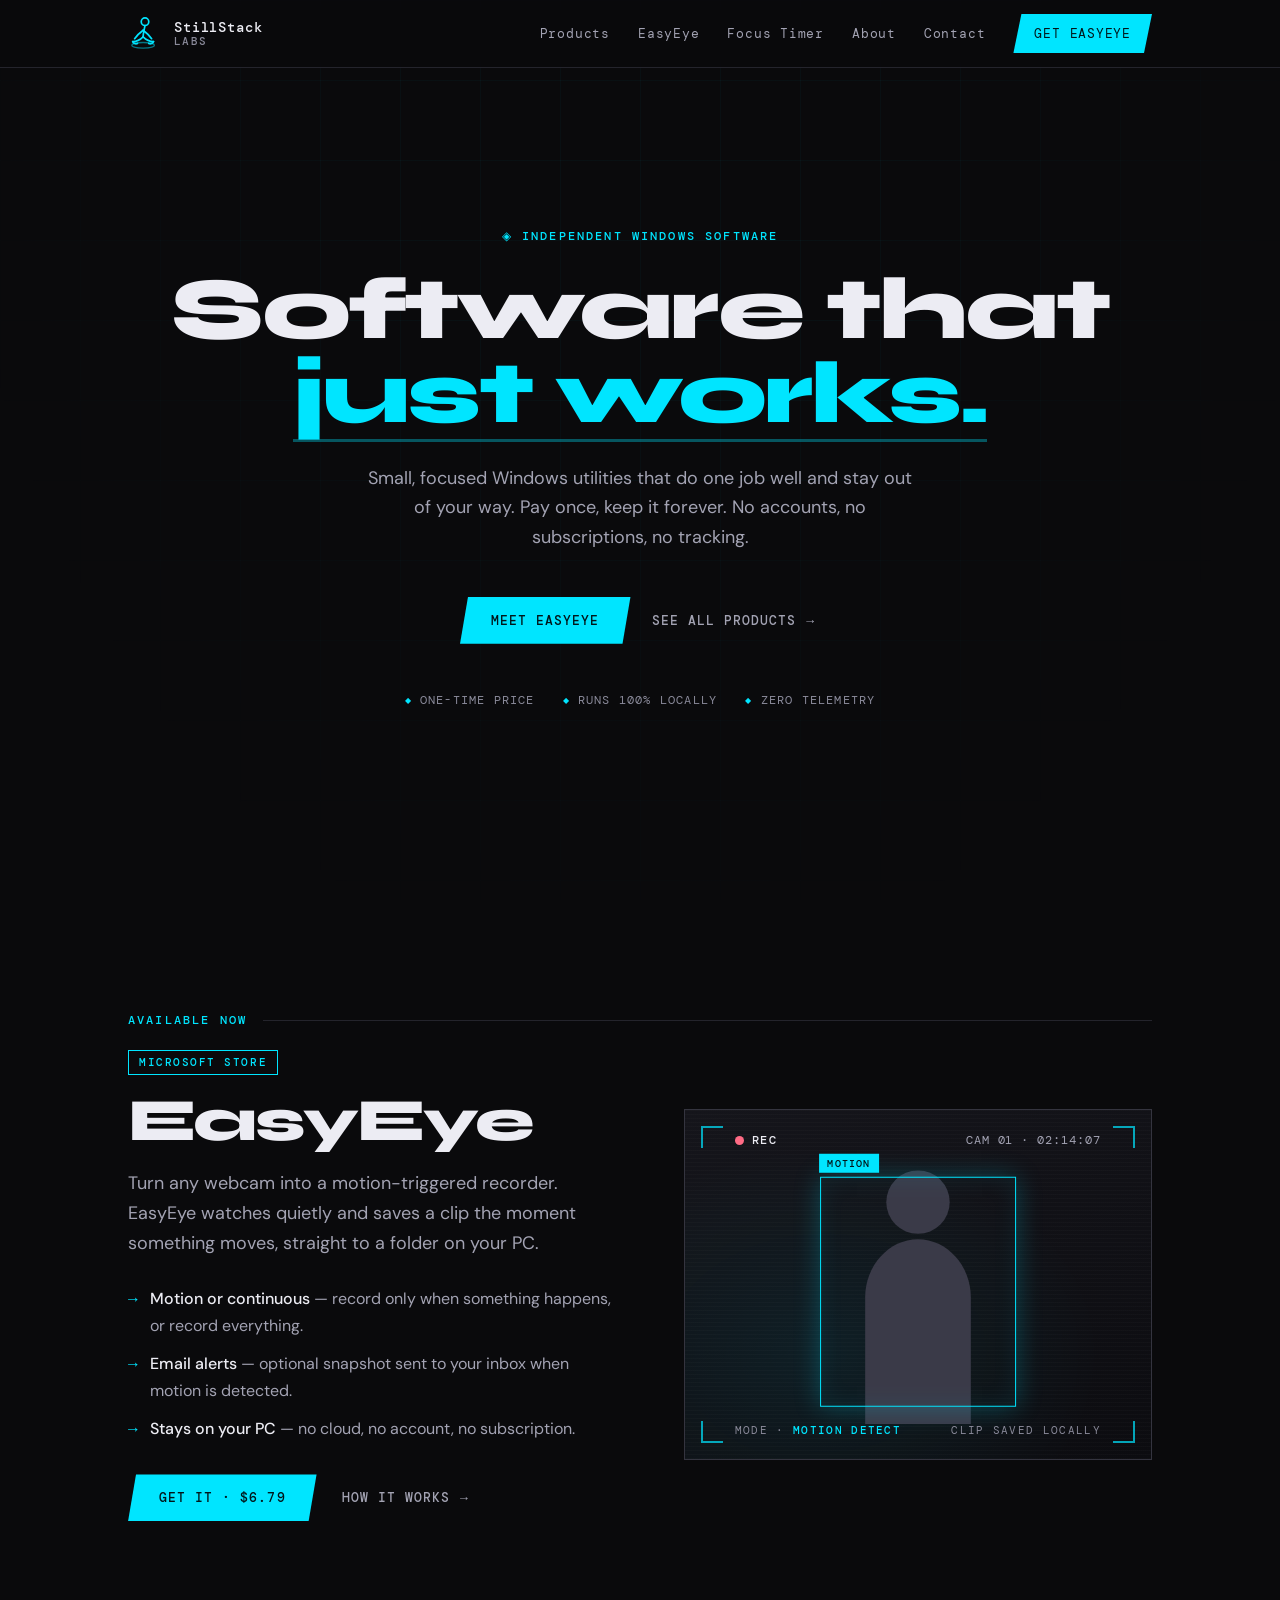
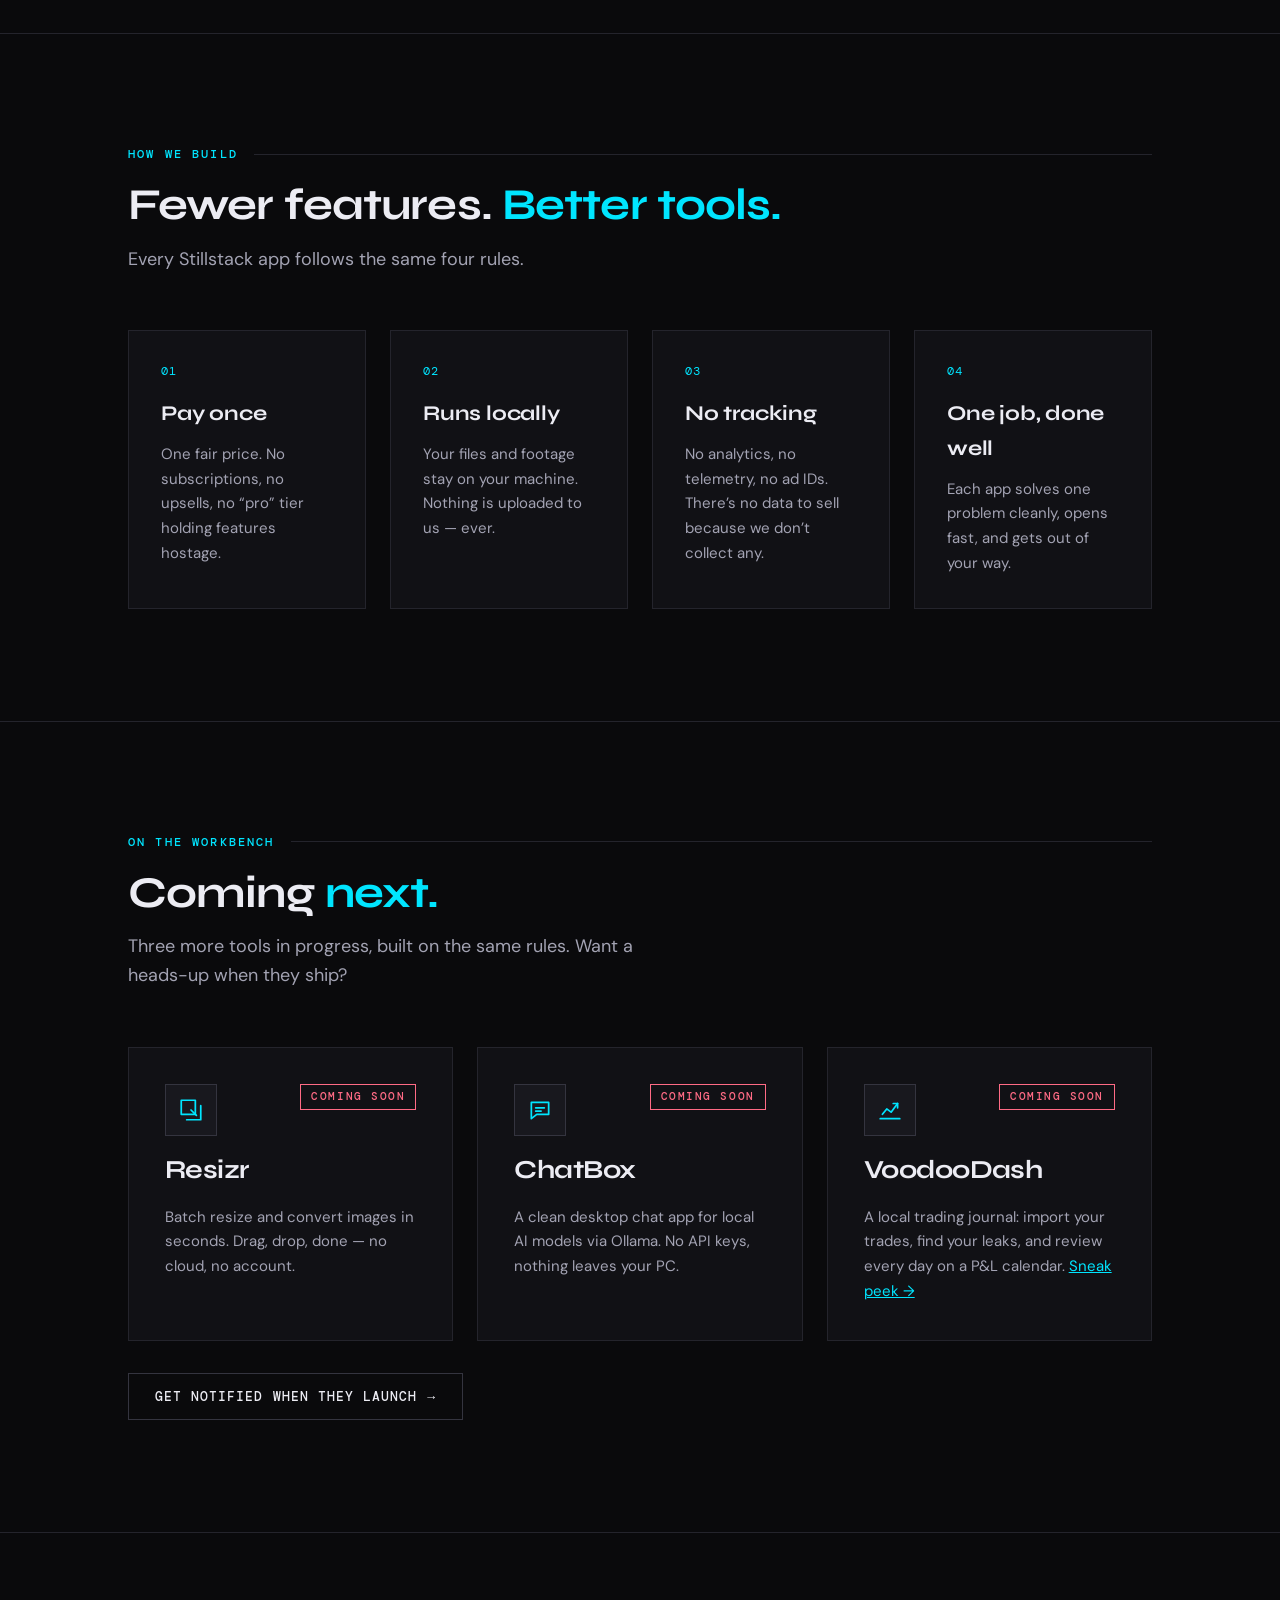
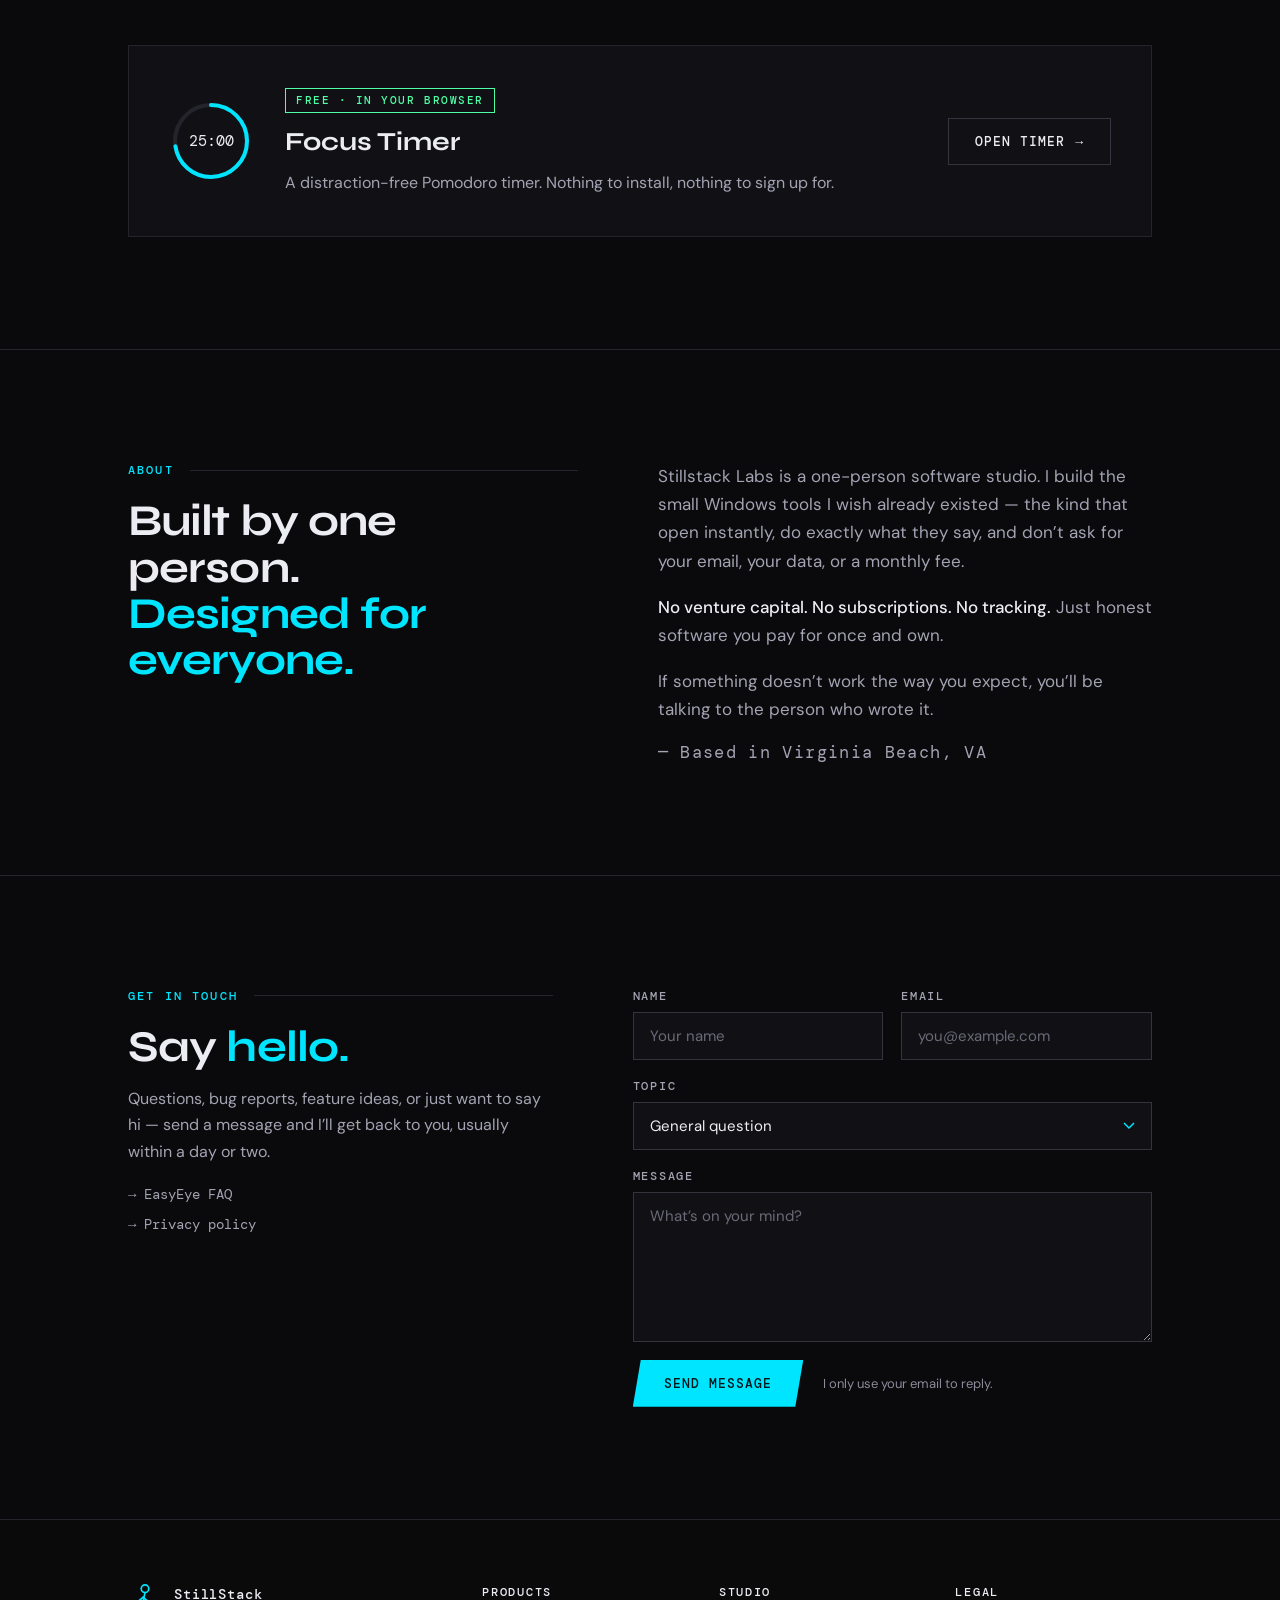
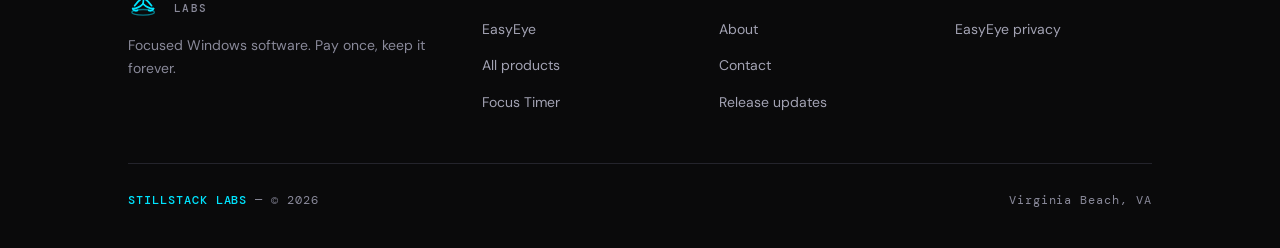
==== commit 2fb0f192: "Rename Trade Dashboard to VoodooDash, add screenshot preview Co-Authored-By: Claude Opus 5.5 <norepl" ====
--- a/index.html
+++ b/index.html
@@ -25,7 +25,7 @@
   <link rel="preconnect" href="https://fonts.googleapis.com" />
   <link rel="preconnect" href="https://fonts.gstatic.com" crossorigin />
   <link href="https://fonts.googleapis.com/css2?family=DM+Mono:wght@400;500&family=DM+Sans:opsz,wght@9..40,400;9..40,500;9..40,600&family=Syne:wght@600;700;800&display=swap" rel="stylesheet" />
-  <link rel="stylesheet" href="/assets/css/site.css?v=5" />
+  <link rel="stylesheet" href="/assets/css/site.css?v=6" />
   <script>document.documentElement.classList.add('js')</script>
 
   <script type="application/ld+json">
@@ -165,8 +165,8 @@
               <div class="app-icon"><svg viewBox="0 0 24 24" fill="none" stroke="currentColor" stroke-width="1.6" stroke-linecap="round" stroke-linejoin="round"><path d="M3 20h18"/><path d="M5 16l4-5 4 3 6-8"/><path d="M15 6h4v4"/></svg></div>
               <span class="badge">Coming soon</span>
             </div>
-            <h3>Trade Dashboard</h3>
-            <p>Import your brokerage history and see performance, P&amp;L and positions — all locally.</p>
+            <h3>VoodooDash</h3>
+            <p>A local trading journal: import your trades, find your leaks, and review every day on a P&amp;L calendar. <a href="/products.html#voodoodash" style="color:var(--accent)">Sneak peek →</a></p>
           </article>
         </div>
         <p class="reveal" style="margin-top:32px"><a class="btn btn-outline" href="/products.html#notify">Get notified when they launch <span class="arrow">→</span></a></p>
@@ -297,6 +297,6 @@
     </div>
   </footer>
 
-  <script src="/assets/js/site.js?v=5" defer></script>
+  <script src="/assets/js/site.js?v=6" defer></script>
 </body>
 </html>
--- a/assets/css/site.css
+++ b/assets/css/site.css
@@ -483,6 +483,17 @@
   0%, 100% { transform: translate(-62%, -50%); }
   50%      { transform: translate(-38%, -50%); }
 }
+
+/* ── screenshot preview ─────────────────────────────────────── */
+
+.peek { margin-top: 96px; }
+.peek-head { display: flex; justify-content: space-between; align-items: flex-end; gap: 32px; flex-wrap: wrap; margin-bottom: 32px; }
+.peek-head > div { max-width: 640px; }
+.shot { border: 1px solid var(--border-2); background: var(--bg2); padding: 10px; }
+.shot a { display: block; }
+.shot img { width: 100%; height: auto; transition: opacity 0.2s; }
+.shot a:hover img { opacity: 0.9; }
+.shot figcaption { font: 400 12px var(--mono); letter-spacing: 0.08em; color: var(--dim); padding: 12px 4px 2px; }
 
 /* ── principles ─────────────────────────────────────────────── */
 
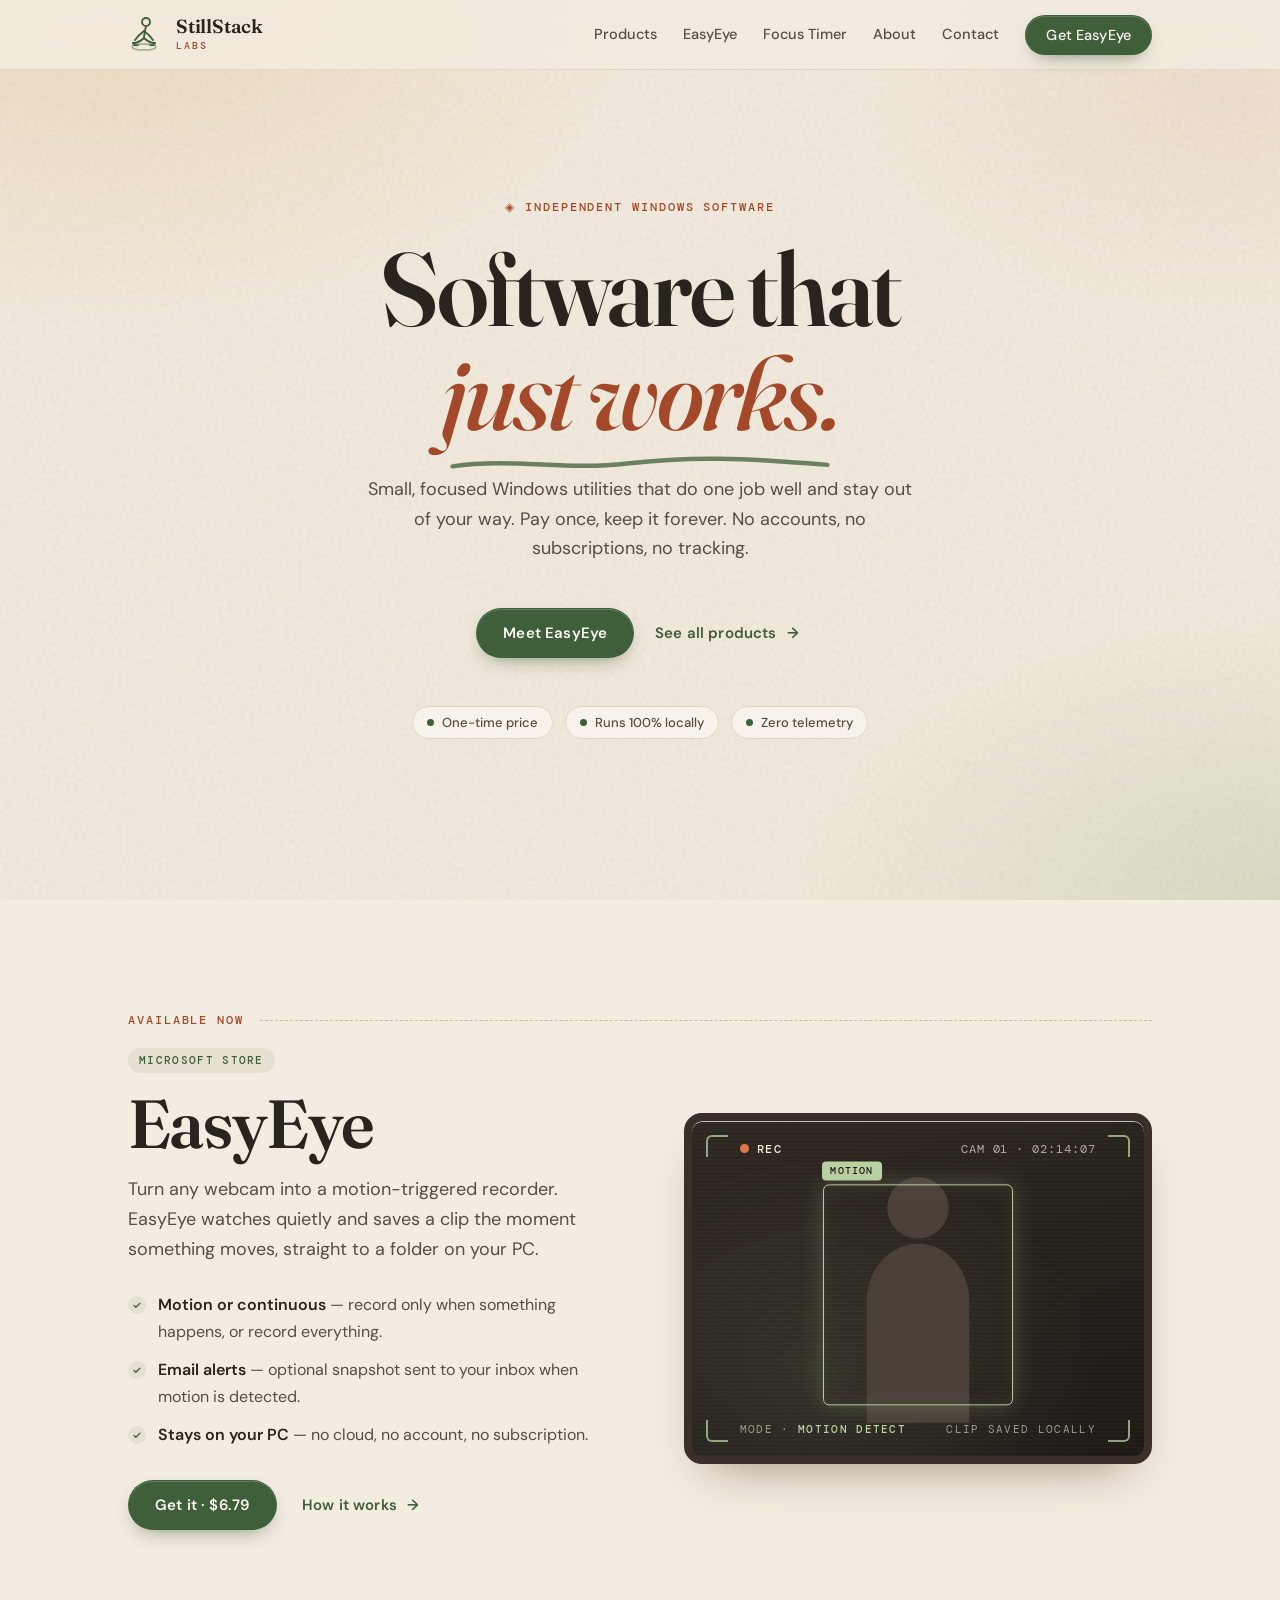
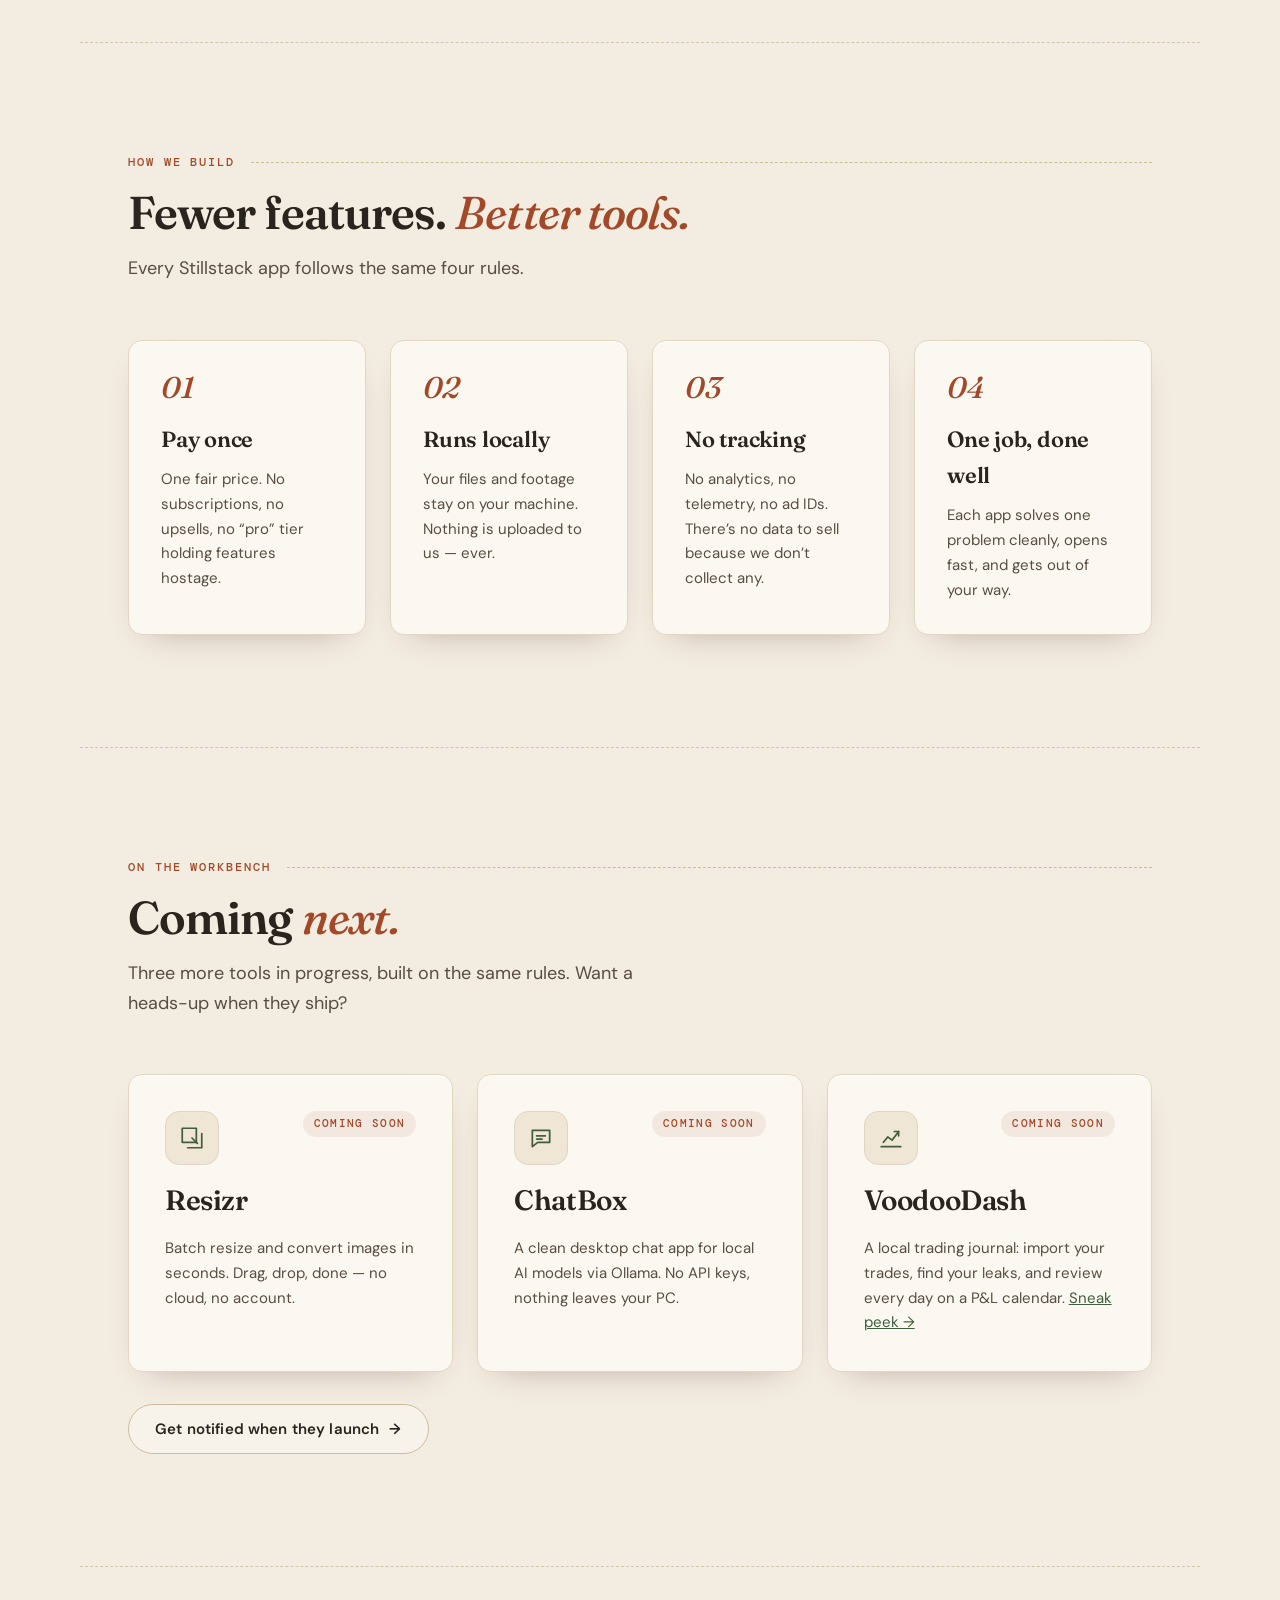
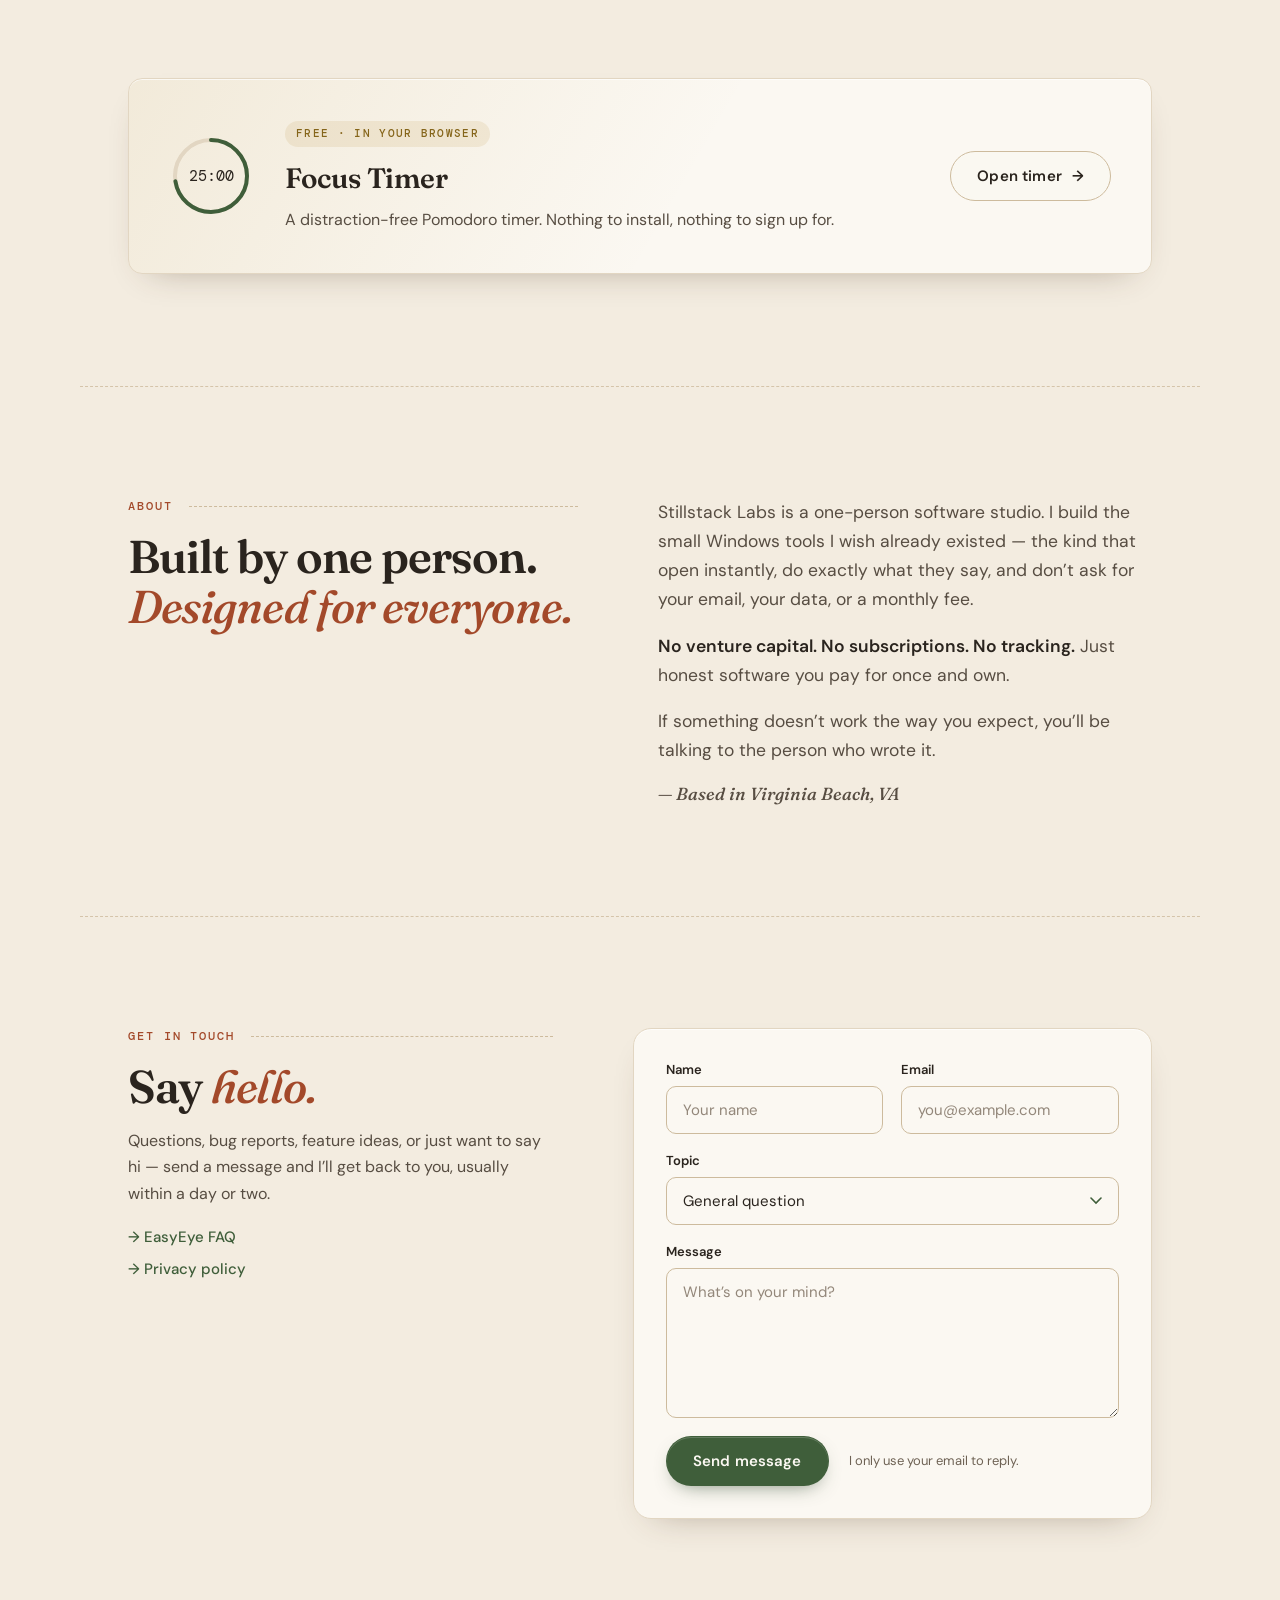
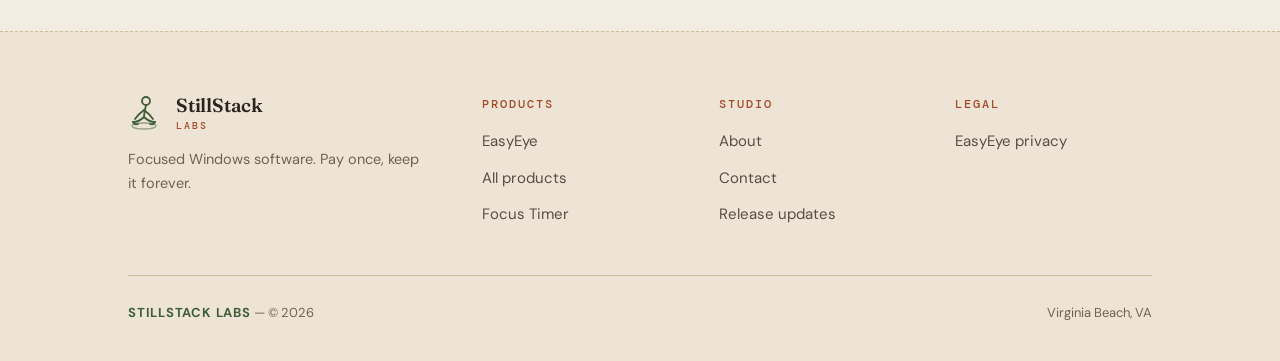
==== commit ab605def: "Retheme site: warm, earthy "homegrown" look Linen background with paper grain, forest green + terrac" ====
--- a/index.html
+++ b/index.html
@@ -7,7 +7,7 @@
   <title>Stillstack Labs · Simple Windows software that just works</title>
   <meta name="description" content="Stillstack Labs is an independent studio building focused, no-nonsense Windows utilities. One-time price, no subscriptions, no tracking. Makers of EasyEye." />
   <link rel="canonical" href="https://stillstacklabs.com/" />
-  <meta name="theme-color" content="#0a0a0c" />
+  <meta name="theme-color" content="#f3ece0" />
 
   <meta property="og:type" content="website" />
   <meta property="og:site_name" content="Stillstack Labs" />
@@ -24,8 +24,8 @@
 
   <link rel="preconnect" href="https://fonts.googleapis.com" />
   <link rel="preconnect" href="https://fonts.gstatic.com" crossorigin />
-  <link href="https://fonts.googleapis.com/css2?family=DM+Mono:wght@400;500&family=DM+Sans:opsz,wght@9..40,400;9..40,500;9..40,600&family=Syne:wght@600;700;800&display=swap" rel="stylesheet" />
-  <link rel="stylesheet" href="/assets/css/site.css?v=6" />
+  <link href="https://fonts.googleapis.com/css2?family=DM+Mono:wght@400;500&family=DM+Sans:opsz,wght@9..40,400;9..40,500;9..40,600&family=Fraunces:ital,opsz,wght@0,9..144,500;0,9..144,600;0,9..144,700;1,9..144,500;1,9..144,600&display=swap" rel="stylesheet" />
+  <link rel="stylesheet" href="/assets/css/site.css?v=7" />
   <script>document.documentElement.classList.add('js')</script>
 
   <script type="application/ld+json">
@@ -45,7 +45,7 @@
   <header class="site-nav">
     <div class="wrap">
       <a href="/" class="brand" aria-label="Stillstack Labs home">
-        <svg viewBox="0 0 36 36" fill="none" aria-hidden="true"><g stroke="#00e5ff" stroke-width="1.8" stroke-linecap="round"><circle cx="18" cy="5" r="4"/><path d="M18 9C17 14 16 18 16 21"/><path d="M16 14C12 17 9 20 7 23"/><path d="M16 14C20 17 23 20 25 23"/><path d="M16 21C13 24 9 26 5 26"/><path d="M16 21C19 24 23 26 27 26"/><path d="M5 26C6 28 8 29 10 28"/><path d="M27 26C26 28 24 29 22 28"/><ellipse cx="16" cy="30" rx="12" ry="3" stroke-width="1.4" opacity=".5"/></g></svg>
+        <svg viewBox="0 0 36 36" fill="none" aria-hidden="true"><g stroke="currentColor" stroke-width="1.8" stroke-linecap="round"><circle cx="18" cy="5" r="4"/><path d="M18 9C17 14 16 18 16 21"/><path d="M16 14C12 17 9 20 7 23"/><path d="M16 14C20 17 23 20 25 23"/><path d="M16 21C13 24 9 26 5 26"/><path d="M16 21C19 24 23 26 27 26"/><path d="M5 26C6 28 8 29 10 28"/><path d="M27 26C26 28 24 29 22 28"/><ellipse cx="16" cy="30" rx="12" ry="3" stroke-width="1.4" opacity=".5"/></g></svg>
         <span class="brand-name">StillStack<small>LABS</small></span>
       </a>
       <button class="nav-toggle" aria-label="Menu" aria-expanded="false" aria-controls="nav-links">
@@ -177,7 +177,7 @@
     <section class="section">
       <div class="wrap">
         <div class="card band reveal">
-          <svg class="mini-ring" viewBox="0 0 84 84" aria-hidden="true"><circle cx="42" cy="42" r="36" fill="none" stroke="#24242c" stroke-width="4"/><circle cx="42" cy="42" r="36" fill="none" stroke="#00e5ff" stroke-width="4" stroke-linecap="round" stroke-dasharray="226" stroke-dashoffset="62" transform="rotate(-90 42 42)"/><text x="42" y="47" text-anchor="middle" fill="#ececf3" font-family="DM Mono, monospace" font-size="15">25:00</text></svg>
+          <svg class="mini-ring" viewBox="0 0 84 84" aria-hidden="true"><circle cx="42" cy="42" r="36" fill="none" stroke="#e2d6c2" stroke-width="4"/><circle cx="42" cy="42" r="36" fill="none" stroke="#3f5e3a" stroke-width="4" stroke-linecap="round" stroke-dasharray="226" stroke-dashoffset="62" transform="rotate(-90 42 42)"/><text x="42" y="47" text-anchor="middle" fill="#2a241e" font-family="DM Mono, monospace" font-size="15">25:00</text></svg>
           <div>
             <span class="badge free">Free · in your browser</span>
             <h3>Focus Timer</h3>
@@ -262,7 +262,7 @@
       <div class="footer-grid">
         <div>
           <a href="/" class="brand" aria-label="Stillstack Labs home">
-            <svg viewBox="0 0 36 36" fill="none" aria-hidden="true"><g stroke="#00e5ff" stroke-width="1.8" stroke-linecap="round"><circle cx="18" cy="5" r="4"/><path d="M18 9C17 14 16 18 16 21"/><path d="M16 14C12 17 9 20 7 23"/><path d="M16 14C20 17 23 20 25 23"/><path d="M16 21C13 24 9 26 5 26"/><path d="M16 21C19 24 23 26 27 26"/><path d="M5 26C6 28 8 29 10 28"/><path d="M27 26C26 28 24 29 22 28"/><ellipse cx="16" cy="30" rx="12" ry="3" stroke-width="1.4" opacity=".5"/></g></svg>
+            <svg viewBox="0 0 36 36" fill="none" aria-hidden="true"><g stroke="currentColor" stroke-width="1.8" stroke-linecap="round"><circle cx="18" cy="5" r="4"/><path d="M18 9C17 14 16 18 16 21"/><path d="M16 14C12 17 9 20 7 23"/><path d="M16 14C20 17 23 20 25 23"/><path d="M16 21C13 24 9 26 5 26"/><path d="M16 21C19 24 23 26 27 26"/><path d="M5 26C6 28 8 29 10 28"/><path d="M27 26C26 28 24 29 22 28"/><ellipse cx="16" cy="30" rx="12" ry="3" stroke-width="1.4" opacity=".5"/></g></svg>
             <span class="brand-name">StillStack<small>LABS</small></span>
           </a>
           <p>Focused Windows software. Pay once, keep it forever.</p>
@@ -297,6 +297,6 @@
     </div>
   </footer>
 
-  <script src="/assets/js/site.js?v=6" defer></script>
+  <script src="/assets/js/site.js?v=7" defer></script>
 </body>
 </html>
--- a/assets/css/site.css
+++ b/assets/css/site.css
@@ -1,31 +1,42 @@
 /* ==========================================================================
    Stillstack Labs — shared styles
+   Theme: "homegrown" — warm linen, forest green, terracotta, soft serif.
    ========================================================================== */
 
 *, *::before, *::after { box-sizing: border-box; margin: 0; padding: 0; }
 
 :root {
-  --bg:        #0a0a0c;
-  --bg2:       #111115;
-  --bg3:       #18181e;
-  --border:    #24242c;
-  --border-2:  #34343f;
-  --fg:        #ececf3;
-  --muted:     #a3a3b3;   /* body copy — ~8:1 on --bg */
-  --dim:       #8a8a9a;   /* secondary labels — ~5.8:1 on --bg */
-  --accent:    #00e5ff;
-  --accent-ink:#00161a;
-  --accent-soft: rgba(0, 229, 255, 0.08);
-  --soon:      #ff6b85;
-  --ok:        #4dffa6;
-
-  --display: 'Syne', system-ui, sans-serif;
+  --bg:        #f3ece0;   /* linen */
+  --bg2:       #fbf8f2;   /* warm paper (cards) */
+  --bg3:       #efe6d6;   /* oat (insets, tags) */
+  --border:    #e2d6c2;
+  --border-2:  #cdbb9d;
+  --fg:        #2a241e;   /* espresso */
+  --muted:     #574d42;   /* body copy — ~7.6:1 on --bg */
+  --dim:       #6e6254;   /* secondary labels — ~5.2:1 on --bg */
+  --accent:    #3f5e3a;   /* forest green — ~6.6:1 on --bg */
+  --accent-dk: #31492d;
+  --accent-ink:#fbf8f2;
+  --accent-soft: rgba(63, 94, 58, 0.08);
+  --clay:      #a3492a;   /* terracotta — ~5:1 on --bg */
+  --clay-soft: rgba(163, 73, 42, 0.09);
+  --honey:     #85651a;   /* ~4.8:1 on --bg */
+  --honey-soft: rgba(176, 134, 40, 0.12);
+  --soon:      var(--clay);
+  --ok:        var(--honey);
+
+  --display: 'Fraunces', Georgia, 'Times New Roman', serif;
   --mono:    'DM Mono', ui-monospace, 'Cascadia Mono', Consolas, monospace;
   --sans:    'DM Sans', system-ui, 'Segoe UI', sans-serif;
 
+  --radius:    14px;
+  --radius-sm: 10px;
+  --shadow:    0 1px 0 rgba(255,255,255,0.7) inset, 0 14px 34px -22px rgba(74, 52, 30, 0.45);
+  --shadow-lg: 0 1px 0 rgba(255,255,255,0.7) inset, 0 24px 48px -26px rgba(74, 52, 30, 0.55);
+
   --wrap: 1120px;
   --gutter: 48px;
-  --nav-h: 68px;
+  --nav-h: 70px;
 }
 
 html { scroll-behavior: smooth; scroll-padding-top: calc(var(--nav-h) + 16px); }
@@ -45,19 +56,26 @@
 
 main { flex: 1; position: relative; z-index: 2; }
 
-/* background texture: faint grid */
+/* background: paper grain + soft sun & sage glows */
+body::before {
+  content: '';
+  position: fixed;
+  inset: 0;
+  background:
+    radial-gradient(ellipse 60% 50% at 8% 0%, rgba(222, 176, 110, 0.28), transparent 70%),
+    radial-gradient(ellipse 55% 45% at 100% 100%, rgba(122, 150, 104, 0.20), transparent 70%),
+    radial-gradient(ellipse 40% 35% at 95% 10%, rgba(196, 120, 80, 0.10), transparent 70%);
+  pointer-events: none;
+  z-index: 0;
+}
 body::after {
   content: '';
   position: fixed;
   inset: 0;
-  background-image:
-    linear-gradient(rgba(0,229,255,0.03) 1px, transparent 1px),
-    linear-gradient(90deg, rgba(0,229,255,0.03) 1px, transparent 1px);
-  background-size: 80px 80px;
-  mask-image: radial-gradient(ellipse at 50% 0%, #000 30%, transparent 80%);
-  -webkit-mask-image: radial-gradient(ellipse at 50% 0%, #000 30%, transparent 80%);
+  background-image: url("data:image/svg+xml,%3Csvg viewBox='0 0 240 240' xmlns='http://www.w3.org/2000/svg'%3E%3Cfilter id='n'%3E%3CfeTurbulence type='fractalNoise' baseFrequency='0.85' numOctaves='3' stitchTiles='stitch'/%3E%3CfeColorMatrix values='0 0 0 0 0.35 0 0 0 0 0.25 0 0 0 0 0.15 0 0 0 0.55 0'/%3E%3C/filter%3E%3Crect width='100%25' height='100%25' filter='url(%23n)'/%3E%3C/svg%3E");
+  opacity: 0.18;
   pointer-events: none;
-  z-index: 0;
+  z-index: 1;
 }
 
 img, svg { display: block; max-width: 100%; }
@@ -67,6 +85,7 @@
 :focus-visible {
   outline: 2px solid var(--accent);
   outline-offset: 3px;
+  border-radius: 4px;
 }
 
 .skip-link {
@@ -75,7 +94,8 @@
   background: var(--accent);
   color: var(--accent-ink);
   padding: 8px 14px;
-  font: 500 13px var(--mono);
+  border-radius: var(--radius-sm);
+  font: 500 13px var(--sans);
   z-index: 1000;
   text-decoration: none;
 }
@@ -92,44 +112,45 @@
 
 .eyebrow {
   font: 500 12px var(--mono);
-  letter-spacing: 0.18em;
+  letter-spacing: 0.16em;
   text-transform: uppercase;
-  color: var(--accent);
+  color: var(--clay);
 }
 
 .section-label {
   font: 500 12px var(--mono);
-  letter-spacing: 0.18em;
+  letter-spacing: 0.16em;
   text-transform: uppercase;
-  color: var(--accent);
+  color: var(--clay);
   display: flex;
   align-items: center;
   gap: 16px;
-  margin-bottom: 20px;
+  margin-bottom: 18px;
 }
 .section-label::after {
   content: '';
   flex: 1;
-  height: 1px;
-  background: var(--border);
+  height: 0;
+  border-top: 1px dashed var(--border-2);
 }
 
 .h-display {
   font-family: var(--display);
-  font-weight: 800;
-  letter-spacing: -0.03em;
-  line-height: 0.95;
+  font-weight: 600;
+  letter-spacing: -0.025em;
+  line-height: 1;
+  font-variation-settings: 'opsz' 144;
 }
 
 .h2 {
   font-family: var(--display);
-  font-weight: 700;
-  font-size: clamp(30px, 4vw, 44px);
+  font-weight: 600;
+  font-size: clamp(30px, 4vw, 46px);
   letter-spacing: -0.02em;
-  line-height: 1.05;
+  line-height: 1.08;
   margin-bottom: 16px;
 }
-.h2 em { font-style: normal; color: var(--accent); }
+.h2 em, .h-display em { font-style: italic; font-weight: 500; color: var(--clay); }
 
 .lead {
   font-size: 18px;
@@ -146,12 +167,12 @@
   align-items: center;
   justify-content: center;
   gap: 10px;
-  font: 500 13px var(--mono);
-  letter-spacing: 0.08em;
-  text-transform: uppercase;
+  font: 600 15px var(--sans);
+  letter-spacing: 0.01em;
   text-decoration: none;
   padding: 14px 26px;
-  border: 1px solid transparent;
+  border: 1.5px solid transparent;
+  border-radius: 999px;
   cursor: pointer;
   transition: transform 0.2s, box-shadow 0.2s, background 0.2s, color 0.2s, border-color 0.2s;
   white-space: nowrap;
@@ -160,35 +181,30 @@
 .btn-primary {
   background: var(--accent);
   color: var(--accent-ink);
-  clip-path: polygon(8px 0, 100% 0, calc(100% - 8px) 100%, 0 100%);
-  padding-left: 30px;
-  padding-right: 30px;
-}
-.btn-primary:hover { transform: translateY(-2px); box-shadow: 0 8px 32px rgba(0,229,255,0.3); }
-.btn-primary:focus-visible { clip-path: none; }
+  box-shadow: 0 1px 0 rgba(255,255,255,0.18) inset, 0 8px 20px -10px rgba(49, 73, 45, 0.7);
+}
+.btn-primary:hover { background: var(--accent-dk); transform: translateY(-2px); box-shadow: 0 1px 0 rgba(255,255,255,0.18) inset, 0 14px 28px -12px rgba(49, 73, 45, 0.75); }
 
 .btn-outline {
   border-color: var(--border-2);
   color: var(--fg);
-  background: transparent;
-}
-.btn-outline:hover { border-color: var(--accent); color: var(--accent); }
+  background: rgba(251, 248, 242, 0.6);
+}
+.btn-outline:hover { border-color: var(--accent); color: var(--accent); background: var(--bg2); }
 
 .btn-ghost {
-  color: var(--muted);
+  color: var(--accent);
   padding-left: 4px;
   padding-right: 4px;
 }
-.btn-ghost:hover { color: var(--fg); }
-
-.btn-sm { padding: 10px 18px; font-size: 12px; }
-.btn-primary.btn-sm { padding-left: 22px; padding-right: 22px; }
+.btn-ghost:hover { color: var(--accent-dk); }
+
+.btn-sm { padding: 9px 18px; font-size: 14px; }
 
 .btn[disabled], .btn.is-disabled {
   background: var(--bg3);
   color: var(--dim);
   border-color: var(--border);
-  clip-path: none;
   cursor: default;
   transform: none;
   box-shadow: none;
@@ -205,9 +221,9 @@
   z-index: 100;
   height: var(--nav-h);
   border-bottom: 1px solid var(--border);
-  background: rgba(10,10,12,0.85);
-  backdrop-filter: blur(14px);
-  -webkit-backdrop-filter: blur(14px);
+  background: rgba(243, 236, 224, 0.86);
+  backdrop-filter: blur(14px) saturate(1.1);
+  -webkit-backdrop-filter: blur(14px) saturate(1.1);
 }
 
 .site-nav .wrap {
@@ -224,40 +240,40 @@
   gap: 12px;
   text-decoration: none;
   color: var(--fg);
-  font-family: var(--mono);
   flex-shrink: 0;
 }
-.brand svg { width: 34px; height: 34px; }
-.brand-name { font-size: 14px; font-weight: 500; letter-spacing: 0.06em; line-height: 1.1; }
-.brand-name small { display: block; font-size: 11px; color: var(--dim); letter-spacing: 0.12em; }
+.brand svg { width: 36px; height: 36px; color: var(--accent); }
+.brand-name { font: 600 19px/1.05 var(--display); letter-spacing: -0.01em; }
+.brand-name small { display: block; font: 500 10px var(--mono); color: var(--clay); letter-spacing: 0.2em; margin-top: 3px; }
 
 .nav-links {
   display: flex;
   align-items: center;
-  gap: 4px;
+  gap: 2px;
   list-style: none;
 }
 
 .nav-links a {
-  font: 400 13px var(--mono);
-  letter-spacing: 0.06em;
+  font: 500 14.5px var(--sans);
   color: var(--muted);
   text-decoration: none;
   padding: 8px 12px;
-  transition: color 0.2s;
-}
-.nav-links a:hover,
-.nav-links a[aria-current="page"] { color: var(--fg); }
-.nav-links a[aria-current="page"] { box-shadow: inset 0 -1px 0 var(--accent); }
+  border-radius: 999px;
+  transition: color 0.2s, background 0.2s;
+}
+.nav-links a:hover { color: var(--fg); background: rgba(205, 187, 157, 0.25); }
+.nav-links a[aria-current="page"] { color: var(--accent); background: var(--accent-soft); }
 .nav-links .nav-cta { margin-left: 12px; }
-.nav-links .nav-cta a.btn { color: var(--accent-ink); padding: 10px 20px; }
+.nav-links .nav-cta a.btn { color: var(--accent-ink); background: var(--accent); padding: 10px 20px; }
+.nav-links .nav-cta a.btn:hover { background: var(--accent-dk); }
 
 .nav-toggle {
   display: none;
-  background: none;
+  background: var(--bg2);
   border: 1px solid var(--border-2);
+  border-radius: 12px;
   color: var(--fg);
-  width: 42px; height: 42px;
+  width: 44px; height: 44px;
   cursor: pointer;
   align-items: center;
   justify-content: center;
@@ -270,14 +286,23 @@
 /* ── sections ───────────────────────────────────────────────── */
 
 .section { padding: 112px 0; position: relative; }
-.section + .section { border-top: 1px solid var(--border); }
+.section + .section::before {          /* stitched divider */
+  content: '';
+  position: absolute;
+  top: 0;
+  left: 50%;
+  width: min(var(--wrap), 100%);
+  transform: translateX(-50%);
+  border-top: 1.5px dashed var(--border-2);
+  opacity: 0.8;
+}
 .section-head { margin-bottom: 56px; }
 .section-head .lead { margin-top: 4px; }
 
 .page-head {
   padding: calc(var(--nav-h) + 88px) 0 64px;
 }
-.page-head .h-display { font-size: clamp(36px, 10vw, 80px); margin: 16px 0 20px; }
+.page-head .h-display { font-size: clamp(40px, 10vw, 84px); margin: 16px 0 20px; }
 
 /* ── hero (home) ────────────────────────────────────────────── */
 
@@ -290,15 +315,22 @@
   text-align: center;
 }
 .hero .wrap { display: flex; flex-direction: column; align-items: center; }
-.hero-title { font-size: clamp(38px, 10.5vw, 88px); margin: 24px 0 28px; }
-.hero-title span { color: var(--accent); position: relative; white-space: nowrap; }
-.hero-title span::after {
+.hero-title { font-size: clamp(44px, 11vw, 104px); margin: 22px 0 30px; }
+.hero-title span {
+  color: var(--clay);
+  font-style: italic;
+  font-weight: 500;
+  position: relative;
+  white-space: nowrap;
+  padding-bottom: 0.08em;
+}
+.hero-title span::after {             /* hand-drawn underline */
   content: '';
   position: absolute;
-  left: 0; right: 0; bottom: 4px;
-  height: 3px;
-  background: var(--accent);
-  opacity: 0.35;
+  left: 2%; right: 2%; bottom: -0.06em;
+  height: 0.16em;
+  background: url("data:image/svg+xml,%3Csvg xmlns='http://www.w3.org/2000/svg' viewBox='0 0 300 12' preserveAspectRatio='none'%3E%3Cpath d='M2 8 C 50 2, 90 11, 140 6 S 230 2, 298 7' fill='none' stroke='%233f5e3a' stroke-width='3' stroke-linecap='round'/%3E%3C/svg%3E") no-repeat center / 100% 100%;
+  opacity: 0.75;
 }
 .hero .lead { margin: 0 auto 44px; text-align: center; }
 .hero-cta { display: flex; gap: 16px; align-items: center; flex-wrap: wrap; justify-content: center; }
@@ -306,39 +338,35 @@
 .trust {
   margin-top: 48px;
   display: flex;
-  gap: 28px;
+  gap: 12px;
   flex-wrap: wrap;
   justify-content: center;
   list-style: none;
-  font: 400 12px var(--mono);
-  letter-spacing: 0.1em;
-  text-transform: uppercase;
-  color: var(--dim);
-}
-.trust li { display: flex; align-items: center; gap: 8px; }
-.trust li::before { content: '◆'; color: var(--accent); font-size: 8px; }
+  font: 500 13px var(--sans);
+  color: var(--muted);
+}
+.trust li {
+  display: flex; align-items: center; gap: 8px;
+  padding: 7px 14px;
+  border: 1px solid var(--border);
+  border-radius: 999px;
+  background: rgba(251, 248, 242, 0.7);
+}
+.trust li::before { content: ''; width: 7px; height: 7px; border-radius: 50%; background: var(--accent); }
 
 /* ── cards ──────────────────────────────────────────────────── */
 
 .card {
   border: 1px solid var(--border);
   background: var(--bg2);
+  border-radius: var(--radius);
+  box-shadow: var(--shadow);
   padding: 36px;
   position: relative;
   overflow: hidden;
-  transition: border-color 0.3s, transform 0.3s;
-}
-.card::before {
-  content: '';
-  position: absolute;
-  top: 0; left: 0; right: 0;
-  height: 1px;
-  background: linear-gradient(90deg, transparent, var(--accent), transparent);
-  opacity: 0;
-  transition: opacity 0.3s;
-}
-.card.is-link:hover { border-color: rgba(0,229,255,0.25); transform: translateY(-4px); }
-.card.is-link:hover::before { opacity: 1; }
+  transition: border-color 0.3s, transform 0.3s, box-shadow 0.3s;
+}
+.card.is-link:hover { border-color: var(--border-2); transform: translateY(-4px); box-shadow: var(--shadow-lg); }
 
 .grid { display: grid; gap: 24px; }
 .grid-2 { grid-template-columns: repeat(2, 1fr); }
@@ -348,19 +376,22 @@
 .badge {
   display: inline-block;
   font: 500 11px var(--mono);
-  letter-spacing: 0.14em;
+  letter-spacing: 0.12em;
   text-transform: uppercase;
-  padding: 4px 10px;
-  border: 1px solid currentColor;
-  color: var(--soon);
+  padding: 5px 11px;
+  border-radius: 999px;
+  color: var(--clay);
+  background: var(--clay-soft);
   line-height: 1.4;
-}
-.badge.available { color: var(--accent); }
-.badge.free { color: var(--ok); }
+  white-space: nowrap;
+}
+.badge.available { color: var(--accent); background: var(--accent-soft); }
+.badge.free { color: var(--honey); background: var(--honey-soft); }
 
 .app-icon {
-  width: 52px; height: 52px;
-  border: 1px solid var(--border-2);
+  width: 54px; height: 54px;
+  border-radius: 14px;
+  border: 1px solid var(--border);
   background: var(--bg3);
   display: grid;
   place-items: center;
@@ -371,39 +402,39 @@
 
 .tags { display: flex; flex-wrap: wrap; gap: 8px; list-style: none; }
 .tags li {
-  font: 400 12px var(--mono);
-  letter-spacing: 0.04em;
+  font: 500 12.5px var(--sans);
   color: var(--muted);
   border: 1px solid var(--border);
   background: var(--bg3);
-  padding: 4px 10px;
+  border-radius: 999px;
+  padding: 4px 12px;
 }
 
 .price {
   font-family: var(--display);
-  font-weight: 700;
-  font-size: 28px;
+  font-weight: 600;
+  font-size: 30px;
   color: var(--accent);
   line-height: 1;
 }
 .price small {
-  font: 400 12px var(--mono);
+  font: 400 13px var(--sans);
   color: var(--dim);
   margin-left: 6px;
-  letter-spacing: 0.06em;
 }
 
 /* product card (products page + home bench) */
 .product-card { display: flex; flex-direction: column; gap: 20px; }
 .product-card .top { display: flex; justify-content: space-between; align-items: flex-start; gap: 16px; }
-.product-card h3 { font-family: var(--display); font-size: 26px; font-weight: 700; letter-spacing: -0.02em; line-height: 1.1; }
+.product-card h3 { font-family: var(--display); font-size: 28px; font-weight: 600; letter-spacing: -0.015em; line-height: 1.1; }
 .product-card h3 a { text-decoration: none; }
 .product-card h3 a::after { content: ''; position: absolute; inset: 0; }   /* whole-card link */
 .product-card p { color: var(--muted); font-size: 15px; }
+.product-card p a { position: relative; z-index: 1; }
 .product-card .foot {
   margin-top: auto;
-  padding-top: 24px;
-  border-top: 1px solid var(--border);
+  padding-top: 22px;
+  border-top: 1px dashed var(--border-2);
   display: flex;
   justify-content: space-between;
   align-items: center;
@@ -420,61 +451,74 @@
   gap: 64px;
   align-items: center;
 }
-.spotlight h2 { font-family: var(--display); font-size: clamp(40px, 5vw, 60px); font-weight: 800; letter-spacing: -0.03em; line-height: 1; margin: 16px 0 18px; }
+.spotlight h2 { font-family: var(--display); font-size: clamp(44px, 5.5vw, 68px); font-weight: 600; letter-spacing: -0.025em; line-height: 1; margin: 16px 0 18px; }
 .spotlight .lead { margin-bottom: 28px; }
 .spotlight .tags { margin-bottom: 32px; }
 .spotlight .actions { display: flex; gap: 20px; align-items: center; flex-wrap: wrap; }
 
 .checklist { list-style: none; display: grid; gap: 12px; margin-bottom: 32px; }
 .checklist li { display: flex; gap: 12px; color: var(--muted); }
-.checklist li::before { content: '→'; color: var(--accent); font-family: var(--mono); flex-shrink: 0; }
-.checklist strong { color: var(--fg); font-weight: 500; }
-
-/* motion-detect illustration (not a screenshot) */
+.checklist li::before {
+  content: '';
+  flex-shrink: 0;
+  width: 18px; height: 18px; margin-top: 4px;
+  border-radius: 50%;
+  background: var(--accent-soft) url("data:image/svg+xml,%3Csvg xmlns='http://www.w3.org/2000/svg' viewBox='0 0 16 16'%3E%3Cpath d='M4 8.5l2.5 2.5L12 5.5' fill='none' stroke='%233f5e3a' stroke-width='1.8' stroke-linecap='round' stroke-linejoin='round'/%3E%3C/svg%3E") no-repeat center / 12px;
+}
+.checklist li:has(> a)::before { display: none; }
+.checklist strong { color: var(--fg); font-weight: 600; }
+
+/* motion-detect illustration (not a screenshot) — a warm, dark "screen" */
 .viewfinder {
+  --vf-ink: #f1e8d8;
+  --vf-hi:  #b9d0a3;
   aspect-ratio: 4 / 3;
-  border: 1px solid var(--border-2);
+  border-radius: 18px;
+  border: 8px solid #3a3029;
   background:
-    radial-gradient(ellipse at 30% 70%, rgba(0,229,255,0.07), transparent 60%),
-    linear-gradient(160deg, #15151b, #0c0c10);
+    radial-gradient(ellipse at 30% 75%, rgba(185, 208, 163, 0.10), transparent 60%),
+    linear-gradient(160deg, #2f2822, #1f1a16);
+  box-shadow: var(--shadow-lg);
   position: relative;
   overflow: hidden;
 }
 .viewfinder::before {      /* scanlines */
   content: '';
   position: absolute; inset: 0;
-  background: repeating-linear-gradient(0deg, rgba(255,255,255,0.018) 0 1px, transparent 1px 4px);
-}
-.vf-corner { position: absolute; width: 22px; height: 22px; border: 2px solid var(--accent); opacity: 0.7; }
-.vf-corner.tl { top: 16px; left: 16px; border-right: 0; border-bottom: 0; }
-.vf-corner.tr { top: 16px; right: 16px; border-left: 0; border-bottom: 0; }
-.vf-corner.bl { bottom: 16px; left: 16px; border-right: 0; border-top: 0; }
-.vf-corner.br { bottom: 16px; right: 16px; border-left: 0; border-top: 0; }
+  background: repeating-linear-gradient(0deg, rgba(255,240,220,0.025) 0 1px, transparent 1px 4px);
+}
+.vf-corner { position: absolute; width: 22px; height: 22px; border: 2px solid var(--vf-hi); opacity: 0.75; }
+.vf-corner.tl { top: 14px; left: 14px; border-right: 0; border-bottom: 0; border-top-left-radius: 6px; }
+.vf-corner.tr { top: 14px; right: 14px; border-left: 0; border-bottom: 0; border-top-right-radius: 6px; }
+.vf-corner.bl { bottom: 14px; left: 14px; border-right: 0; border-top: 0; border-bottom-left-radius: 6px; }
+.vf-corner.br { bottom: 14px; right: 14px; border-left: 0; border-top: 0; border-bottom-right-radius: 6px; }
 .vf-rec {
-  position: absolute; top: 22px; left: 50px;
-  font: 500 12px var(--mono); letter-spacing: 0.14em; color: var(--fg);
+  position: absolute; top: 20px; left: 48px;
+  font: 500 12px var(--mono); letter-spacing: 0.14em; color: var(--vf-ink);
   display: flex; align-items: center; gap: 8px;
 }
-.vf-rec::before { content: ''; width: 9px; height: 9px; border-radius: 50%; background: var(--soon); animation: blink 1.4s steps(1) infinite; }
-.vf-time { position: absolute; top: 22px; right: 50px; font: 400 12px var(--mono); color: var(--muted); letter-spacing: 0.08em; }
+.vf-rec::before { content: ''; width: 9px; height: 9px; border-radius: 50%; background: #e0754a; animation: blink 1.4s steps(1) infinite; }
+.vf-time { position: absolute; top: 20px; right: 48px; font: 400 12px var(--mono); color: rgba(241,232,216,0.7); letter-spacing: 0.08em; }
 .vf-status {
-  position: absolute; left: 50px; right: 50px; bottom: 22px;
+  position: absolute; left: 48px; right: 48px; bottom: 20px;
   display: flex; justify-content: space-between;
-  font: 400 11px var(--mono); letter-spacing: 0.12em; text-transform: uppercase; color: var(--dim);
-}
-.vf-status b { color: var(--accent); font-weight: 500; }
-.vf-figure { position: absolute; left: 50%; top: 52%; width: 34%; transform: translate(-50%, -50%); color: #3a3a48; animation: drift 7s ease-in-out infinite; }
+  font: 400 11px var(--mono); letter-spacing: 0.12em; text-transform: uppercase; color: rgba(241,232,216,0.6);
+}
+.vf-status b { color: var(--vf-hi); font-weight: 500; }
+.vf-figure { position: absolute; left: 50%; top: 52%; width: 34%; transform: translate(-50%, -50%); color: #4a4038; animation: drift 7s ease-in-out infinite; }
 .vf-box {
   position: absolute; left: 50%; top: 52%;
   width: 42%; height: 66%;
   transform: translate(-50%, -50%);
-  border: 1.5px solid var(--accent);
-  box-shadow: 0 0 24px rgba(0,229,255,0.25), inset 0 0 24px rgba(0,229,255,0.08);
+  border: 1.5px solid var(--vf-hi);
+  border-radius: 6px;
+  box-shadow: 0 0 22px rgba(185,208,163,0.25), inset 0 0 22px rgba(185,208,163,0.08);
   animation: drift 7s ease-in-out infinite;
 }
 .vf-box span {
   position: absolute; top: -24px; left: -1.5px;
-  background: var(--accent); color: var(--accent-ink);
+  background: var(--vf-hi); color: #1f1a16;
+  border-radius: 4px;
   font: 500 10px var(--mono); letter-spacing: 0.12em; padding: 3px 8px;
 }
 
@@ -489,26 +533,26 @@
 .peek { margin-top: 96px; }
 .peek-head { display: flex; justify-content: space-between; align-items: flex-end; gap: 32px; flex-wrap: wrap; margin-bottom: 32px; }
 .peek-head > div { max-width: 640px; }
-.shot { border: 1px solid var(--border-2); background: var(--bg2); padding: 10px; }
+.shot { border: 1px solid var(--border); background: var(--bg2); border-radius: var(--radius); box-shadow: var(--shadow); padding: 10px; }
 .shot a { display: block; }
-.shot img { width: 100%; height: auto; transition: opacity 0.2s; }
-.shot a:hover img { opacity: 0.9; }
-.shot figcaption { font: 400 12px var(--mono); letter-spacing: 0.08em; color: var(--dim); padding: 12px 4px 2px; }
+.shot img { width: 100%; height: auto; border-radius: 8px; transition: opacity 0.2s; }
+.shot a:hover img { opacity: 0.92; }
+.shot figcaption { font: 500 13px var(--sans); color: var(--dim); padding: 12px 6px 4px; }
 
 /* ── principles ─────────────────────────────────────────────── */
 
 .principle { padding: 32px; }
-.principle .num { font: 400 12px var(--mono); color: var(--accent); letter-spacing: 0.12em; margin-bottom: 18px; display: block; }
-.principle h3 { font-family: var(--display); font-size: 21px; font-weight: 700; margin-bottom: 10px; letter-spacing: -0.01em; }
+.principle .num { font: italic 500 30px/1 var(--display); color: var(--clay); margin-bottom: 18px; display: block; }
+.principle h3 { font-family: var(--display); font-size: 22px; font-weight: 600; margin-bottom: 10px; letter-spacing: -0.01em; }
 .principle p { color: var(--muted); font-size: 15px; }
 
 /* ── about ──────────────────────────────────────────────────── */
 
 .about { display: grid; grid-template-columns: 1fr 1.1fr; gap: 80px; align-items: start; }
-.about-body p { color: var(--muted); font-size: 17px; }
+.about-body p { color: var(--muted); font-size: 17.5px; }
 .about-body p + p { margin-top: 18px; }
-.about-body strong { color: var(--fg); font-weight: 500; }
-.sig { margin-top: 28px; font: 400 13px var(--mono); color: var(--dim); letter-spacing: 0.08em; }
+.about-body strong { color: var(--fg); font-weight: 600; }
+.sig { margin-top: 28px; font: italic 500 18px var(--display); color: var(--clay); }
 
 /* ── free-tool band ─────────────────────────────────────────── */
 
@@ -518,8 +562,9 @@
   gap: 32px;
   align-items: center;
   padding: 40px;
-}
-.band h3 { font-family: var(--display); font-size: 26px; font-weight: 700; margin: 8px 0 6px; }
+  background: linear-gradient(120deg, var(--honey-soft), transparent 55%), var(--bg2);
+}
+.band h3 { font-family: var(--display); font-size: 28px; font-weight: 600; margin: 8px 0 6px; }
 .band p { color: var(--muted); }
 .mini-ring { width: 84px; height: 84px; }
 
@@ -529,10 +574,8 @@
 .form-row { display: grid; grid-template-columns: 1fr 1fr; gap: 18px; }
 .field { display: grid; gap: 8px; }
 .field label, .field .label {
-  font: 500 12px var(--mono);
-  letter-spacing: 0.14em;
-  text-transform: uppercase;
-  color: var(--muted);
+  font: 600 13px var(--sans);
+  color: var(--fg);
 }
 .field input,
 .field textarea,
@@ -540,21 +583,21 @@
   width: 100%;
   background: var(--bg2);
   border: 1px solid var(--border-2);
+  border-radius: var(--radius-sm);
   color: var(--fg);
   font: 400 15px var(--sans);
   padding: 13px 16px;
-  border-radius: 0;
   -webkit-appearance: none;
   appearance: none;
-  transition: border-color 0.2s, background 0.2s;
-}
-.field input::placeholder, .field textarea::placeholder { color: #6a6a78; }
-.field input:focus, .field textarea:focus { outline: none; border-color: var(--accent); background: var(--bg3); }
+  transition: border-color 0.2s, box-shadow 0.2s;
+}
+.field input::placeholder, .field textarea::placeholder { color: #93877a; }
+.field input:focus, .field textarea:focus, .field select:focus { outline: none; border-color: var(--accent); box-shadow: 0 0 0 4px var(--accent-soft); }
 .field textarea { min-height: 150px; resize: vertical; }
 .field select {
   cursor: pointer;
   padding-right: 44px;
-  background-image: url("data:image/svg+xml,%3Csvg xmlns='http://www.w3.org/2000/svg' viewBox='0 0 12 8'%3E%3Cpath d='M1 1l5 5 5-5' fill='none' stroke='%2300e5ff' stroke-width='1.5'/%3E%3C/svg%3E");
+  background-image: url("data:image/svg+xml,%3Csvg xmlns='http://www.w3.org/2000/svg' viewBox='0 0 12 8'%3E%3Cpath d='M1 1l5 5 5-5' fill='none' stroke='%233f5e3a' stroke-width='1.6' stroke-linecap='round'/%3E%3C/svg%3E");
   background-repeat: no-repeat;
   background-position: right 16px center;
   background-size: 12px 8px;
@@ -567,36 +610,45 @@
 .check {
   display: inline-flex; align-items: center; gap: 10px;
   border: 1px solid var(--border-2);
+  border-radius: 999px;
   background: var(--bg2);
-  padding: 10px 14px;
+  padding: 9px 16px 9px 12px;
   cursor: pointer;
-  font: 400 14px var(--mono);
+  font: 500 14px var(--sans);
   color: var(--muted);
-  transition: border-color 0.2s, color 0.2s;
-}
-.field .check input { accent-color: var(--accent); width: 16px; height: 16px; padding: 0; -webkit-appearance: auto; appearance: auto; background: none; border: 0; }
-.check:has(input:checked) { border-color: var(--accent); color: var(--fg); }
+  transition: border-color 0.2s, color 0.2s, background 0.2s;
+}
+.field .check input { accent-color: var(--accent); width: 16px; height: 16px; padding: 0; -webkit-appearance: auto; appearance: auto; background: none; border: 0; box-shadow: none; }
+.check:has(input:checked) { border-color: var(--accent); color: var(--accent); background: var(--accent-soft); }
 
 .form-actions { display: flex; align-items: center; gap: 20px; flex-wrap: wrap; }
 .form-note { font-size: 13px; color: var(--dim); }
 
 .form-status {
-  font: 400 14px var(--mono);
+  font: 500 14px var(--sans);
   padding: 14px 16px;
   border: 1px solid;
+  border-radius: var(--radius-sm);
   display: none;
 }
 .form-status.is-ok { display: block; color: var(--accent); border-color: var(--accent); background: var(--accent-soft); }
-.form-status.is-err { display: block; color: var(--soon); border-color: var(--soon); background: rgba(255,107,133,0.06); }
+.form-status.is-err { display: block; color: var(--clay); border-color: var(--clay); background: var(--clay-soft); }
 .form-status a { color: inherit; }
 
 .is-sending .btn[type="submit"] { opacity: 0.7; pointer-events: none; }
 
 .contact { display: grid; grid-template-columns: 0.9fr 1.1fr; gap: 80px; }
+.contact > form {
+  background: var(--bg2);
+  border: 1px solid var(--border);
+  border-radius: 18px;
+  box-shadow: var(--shadow);
+  padding: 32px;
+}
 .contact-aside p { color: var(--muted); margin-bottom: 20px; }
-.contact-aside ul { list-style: none; display: grid; gap: 12px; font: 400 14px var(--mono); }
-.contact-aside li a { color: var(--muted); text-decoration: none; }
-.contact-aside li a:hover { color: var(--accent); }
+.contact-aside ul { list-style: none; display: grid; gap: 12px; font: 500 15px var(--sans); }
+.contact-aside li a { color: var(--accent); text-decoration: none; }
+.contact-aside li a:hover { color: var(--accent-dk); text-decoration: underline; }
 
 /* ── product page ───────────────────────────────────────────── */
 
@@ -607,34 +659,43 @@
   gap: 64px;
   align-items: center;
 }
-.product-hero h1 { font-size: clamp(36px, 4.6vw, 62px); margin: 18px 0 20px; }
+.product-hero h1 { font-size: clamp(40px, 5.2vw, 70px); margin: 18px 0 20px; }
+.product-hero h1 span { font-style: italic; font-weight: 500; }
 .product-hero .lead { margin-bottom: 32px; }
 .buy-box { display: flex; align-items: center; gap: 24px; flex-wrap: wrap; margin-bottom: 20px; }
-.req { font: 400 12px var(--mono); color: var(--dim); letter-spacing: 0.08em; }
+.req { font: 400 13px var(--sans); color: var(--dim); }
 
 .steps { counter-reset: step; }
 .step { padding: 32px; }
 .step::after {
   counter-increment: step;
-  content: '0' counter(step);
-  position: absolute; top: 20px; right: 24px;
-  font: 500 13px var(--mono);
-  letter-spacing: 0.12em;
-  color: var(--accent);
+  content: counter(step);
+  position: absolute; top: 22px; right: 26px;
+  font: italic 500 34px/1 var(--display);
+  color: var(--clay);
+  opacity: 0.85;
 }
 .step h3 { padding-right: 40px; }
-.step h3 { font-family: var(--display); font-size: 20px; font-weight: 700; margin: 0 0 10px; }
+.step h3 { font-family: var(--display); font-size: 21px; font-weight: 600; margin: 0 0 10px; }
 .step p { color: var(--muted); font-size: 15px; }
 .step code, .prose code {
-  font: 400 0.88em var(--mono);
+  font: 400 0.86em var(--mono);
   background: var(--bg3);
   border: 1px solid var(--border);
+  border-radius: 6px;
   padding: 1px 6px;
   color: var(--fg);
 }
 
 .feature { padding: 28px; }
-.feature .ico { color: var(--accent); width: 24px; height: 24px; margin-bottom: 18px; }
+.feature .ico {
+  color: var(--accent);
+  width: 46px; height: 46px;
+  padding: 11px;
+  border-radius: 12px;
+  background: var(--accent-soft);
+  margin-bottom: 18px;
+}
 .feature h3 { font-size: 17px; font-weight: 600; margin-bottom: 6px; }
 .feature p { color: var(--muted); font-size: 15px; }
 
@@ -645,24 +706,26 @@
   align-items: center;
   padding: 48px;
   border: 1px solid var(--border);
-  background: linear-gradient(135deg, var(--accent-soft), transparent 60%), var(--bg2);
+  border-radius: 22px;
+  box-shadow: var(--shadow);
+  background: linear-gradient(135deg, rgba(122, 150, 104, 0.16), transparent 60%), var(--bg2);
 }
 
 .faq { display: grid; gap: 12px; max-width: 820px; }
-.faq details { border: 1px solid var(--border); background: var(--bg2); }
+.faq details { border: 1px solid var(--border); background: var(--bg2); border-radius: var(--radius-sm); transition: box-shadow 0.2s; }
 .faq summary {
   cursor: pointer;
   list-style: none;
   padding: 20px 24px;
-  font-weight: 500;
+  font-weight: 600;
   display: flex;
   justify-content: space-between;
   gap: 16px;
 }
 .faq summary::-webkit-details-marker { display: none; }
-.faq summary::after { content: '+'; font-family: var(--mono); color: var(--accent); font-size: 18px; line-height: 1; transition: transform 0.2s; }
+.faq summary::after { content: '+'; font: 400 22px/1 var(--sans); color: var(--clay); transition: transform 0.2s; }
 .faq details[open] summary::after { transform: rotate(45deg); }
-.faq details[open] { border-color: var(--border-2); }
+.faq details[open] { border-color: var(--border-2); box-shadow: var(--shadow); }
 .faq .answer { padding: 0 24px 22px; color: var(--muted); }
 .faq .answer a { color: var(--accent); }
 
@@ -674,18 +737,18 @@
 
 .prose { max-width: 760px; }
 .prose h2 {
-  font: 500 13px var(--mono);
-  letter-spacing: 0.14em;
-  text-transform: uppercase;
-  color: var(--accent);
+  font: 600 24px var(--display);
+  letter-spacing: -0.01em;
+  color: var(--fg);
   margin: 48px 0 16px;
   padding-bottom: 10px;
-  border-bottom: 1px solid var(--border);
+  border-bottom: 1px dashed var(--border-2);
 }
 .prose p, .prose li { color: var(--muted); }
 .prose p + p { margin-top: 14px; }
 .prose ul { padding-left: 1.2em; display: grid; gap: 10px; }
 .prose ul ul { margin-top: 10px; }
+.prose li::marker { color: var(--clay); }
 .prose strong { color: var(--fg); font-weight: 600; }
 .prose code { overflow-wrap: anywhere; }
 .product-hero > *, .spotlight > *, .about > *, .contact > *, .privacy-strip > * { min-width: 0; }
@@ -693,25 +756,27 @@
 .prose .note {
   margin-top: 48px;
   background: var(--bg2);
-  border-left: 3px solid var(--accent);
+  border: 1px solid var(--border);
+  border-left: 4px solid var(--accent);
+  border-radius: var(--radius-sm);
   padding: 16px 20px;
   font-size: 14px;
   color: var(--dim);
 }
-.meta-line { font: 400 13px var(--mono); color: var(--dim); letter-spacing: 0.06em; }
-
-.toc { list-style: none; display: flex; flex-wrap: wrap; gap: 8px 20px; margin-top: 28px; font: 400 13px var(--mono); }
-.toc a { color: var(--muted); text-decoration: none; }
-.toc a:hover { color: var(--accent); }
+.meta-line { font: 400 14px var(--sans); color: var(--dim); }
+
+.toc { list-style: none; display: flex; flex-wrap: wrap; gap: 8px; margin-top: 28px; font: 500 14px var(--sans); }
+.toc a { color: var(--muted); text-decoration: none; display: inline-block; padding: 5px 12px; border: 1px solid var(--border); border-radius: 999px; background: var(--bg2); }
+.toc a:hover { color: var(--accent); border-color: var(--accent); }
 
 /* ── footer ─────────────────────────────────────────────────── */
 
 .site-footer {
   position: relative;
   z-index: 2;
-  border-top: 1px solid var(--border);
+  border-top: 1.5px dashed var(--border-2);
   padding: 64px 0 40px;
-  background: rgba(10,10,12,0.6);
+  background: rgba(233, 222, 204, 0.55);
 }
 .footer-grid {
   display: grid;
@@ -719,29 +784,28 @@
   gap: 40px;
   margin-bottom: 48px;
 }
-.footer-grid p { color: var(--dim); font-size: 14px; margin-top: 16px; max-width: 300px; }
+.footer-grid p { color: var(--dim); font-size: 14.5px; margin-top: 16px; max-width: 300px; }
 .footer-grid h4 {
   font: 500 12px var(--mono);
-  letter-spacing: 0.14em;
+  letter-spacing: 0.16em;
   text-transform: uppercase;
-  color: var(--fg);
+  color: var(--clay);
   margin-bottom: 16px;
 }
 .footer-grid ul { list-style: none; display: grid; gap: 10px; }
-.footer-grid ul a { color: var(--muted); text-decoration: none; font-size: 14px; }
+.footer-grid ul a { color: var(--muted); text-decoration: none; font-size: 15px; }
 .footer-grid ul a:hover { color: var(--accent); }
 .footer-bottom {
-  border-top: 1px solid var(--border);
+  border-top: 1px solid var(--border-2);
   padding-top: 28px;
   display: flex;
   justify-content: space-between;
   gap: 16px;
   flex-wrap: wrap;
-  font: 400 12px var(--mono);
-  letter-spacing: 0.08em;
+  font: 400 13px var(--sans);
   color: var(--dim);
 }
-.footer-bottom strong { color: var(--accent); font-weight: 500; }
+.footer-bottom strong { color: var(--accent); font-weight: 700; letter-spacing: 0.06em; }
 
 /* ── reveal on scroll (only when JS is running) ─────────────── */
 
@@ -781,8 +845,9 @@
     flex-direction: column;
     align-items: stretch;
     gap: 0;
-    background: rgba(10,10,12,0.98);
+    background: rgba(243, 236, 224, 0.98);
     border-bottom: 1px solid var(--border);
+    box-shadow: 0 20px 30px -20px rgba(74, 52, 30, 0.4);
     padding: 8px var(--gutter) 24px;
     transform: translateY(-8px);
     opacity: 0;
@@ -790,19 +855,20 @@
     transition: opacity 0.2s, transform 0.2s, visibility 0.2s;
   }
   .nav-open .nav-links { opacity: 1; transform: none; visibility: visible; }
-  .nav-links a { display: block; padding: 14px 0; font-size: 15px; border-bottom: 1px solid var(--border); }
-  .nav-links a[aria-current="page"] { box-shadow: none; color: var(--accent); }
+  .nav-links a { display: block; padding: 14px 4px; font-size: 16px; border-radius: 0; border-bottom: 1px dashed var(--border-2); }
+  .nav-links a:hover, .nav-links a[aria-current="page"] { background: none; }
   .nav-links .nav-cta { margin: 20px 0 0; }
-  .nav-links .nav-cta a.btn { width: 100%; border: 0; }
+  .nav-links .nav-cta a.btn { width: 100%; border: 0; border-radius: 999px; }
 
   .section { padding: 80px 0; }
   .spotlight, .about, .contact, .product-hero, .privacy-strip { grid-template-columns: 1fr; gap: 40px; }
   .product-hero { padding-top: calc(var(--nav-h) + 48px); padding-bottom: 64px; }
-  .product-hero h1 { font-size: clamp(36px, 11vw, 64px); }
+  .product-hero h1 { font-size: clamp(40px, 12vw, 68px); }
   .grid-2, .grid-3 { grid-template-columns: 1fr; }
   .band { grid-template-columns: 1fr; text-align: left; padding: 32px 24px; }
   .privacy-strip { padding: 32px 24px; }
   .card { padding: 28px 24px; }
+  .contact > form { padding: 24px 20px; }
 }
 
 @media (max-width: 560px) {
@@ -813,8 +879,8 @@
   .hero-cta .btn { width: 100%; }
   .btn { white-space: normal; text-align: center; }
   .buy-box .btn-primary { width: 100%; }
-  .trust { gap: 12px 20px; }
-  .vf-rec, .vf-status { left: 44px; }
-  .vf-time, .vf-status { right: 44px; }
+  .trust { gap: 8px; }
+  .vf-rec, .vf-status { left: 42px; }
+  .vf-time, .vf-status { right: 42px; }
   .vf-status span:last-child { display: none; }
 }
